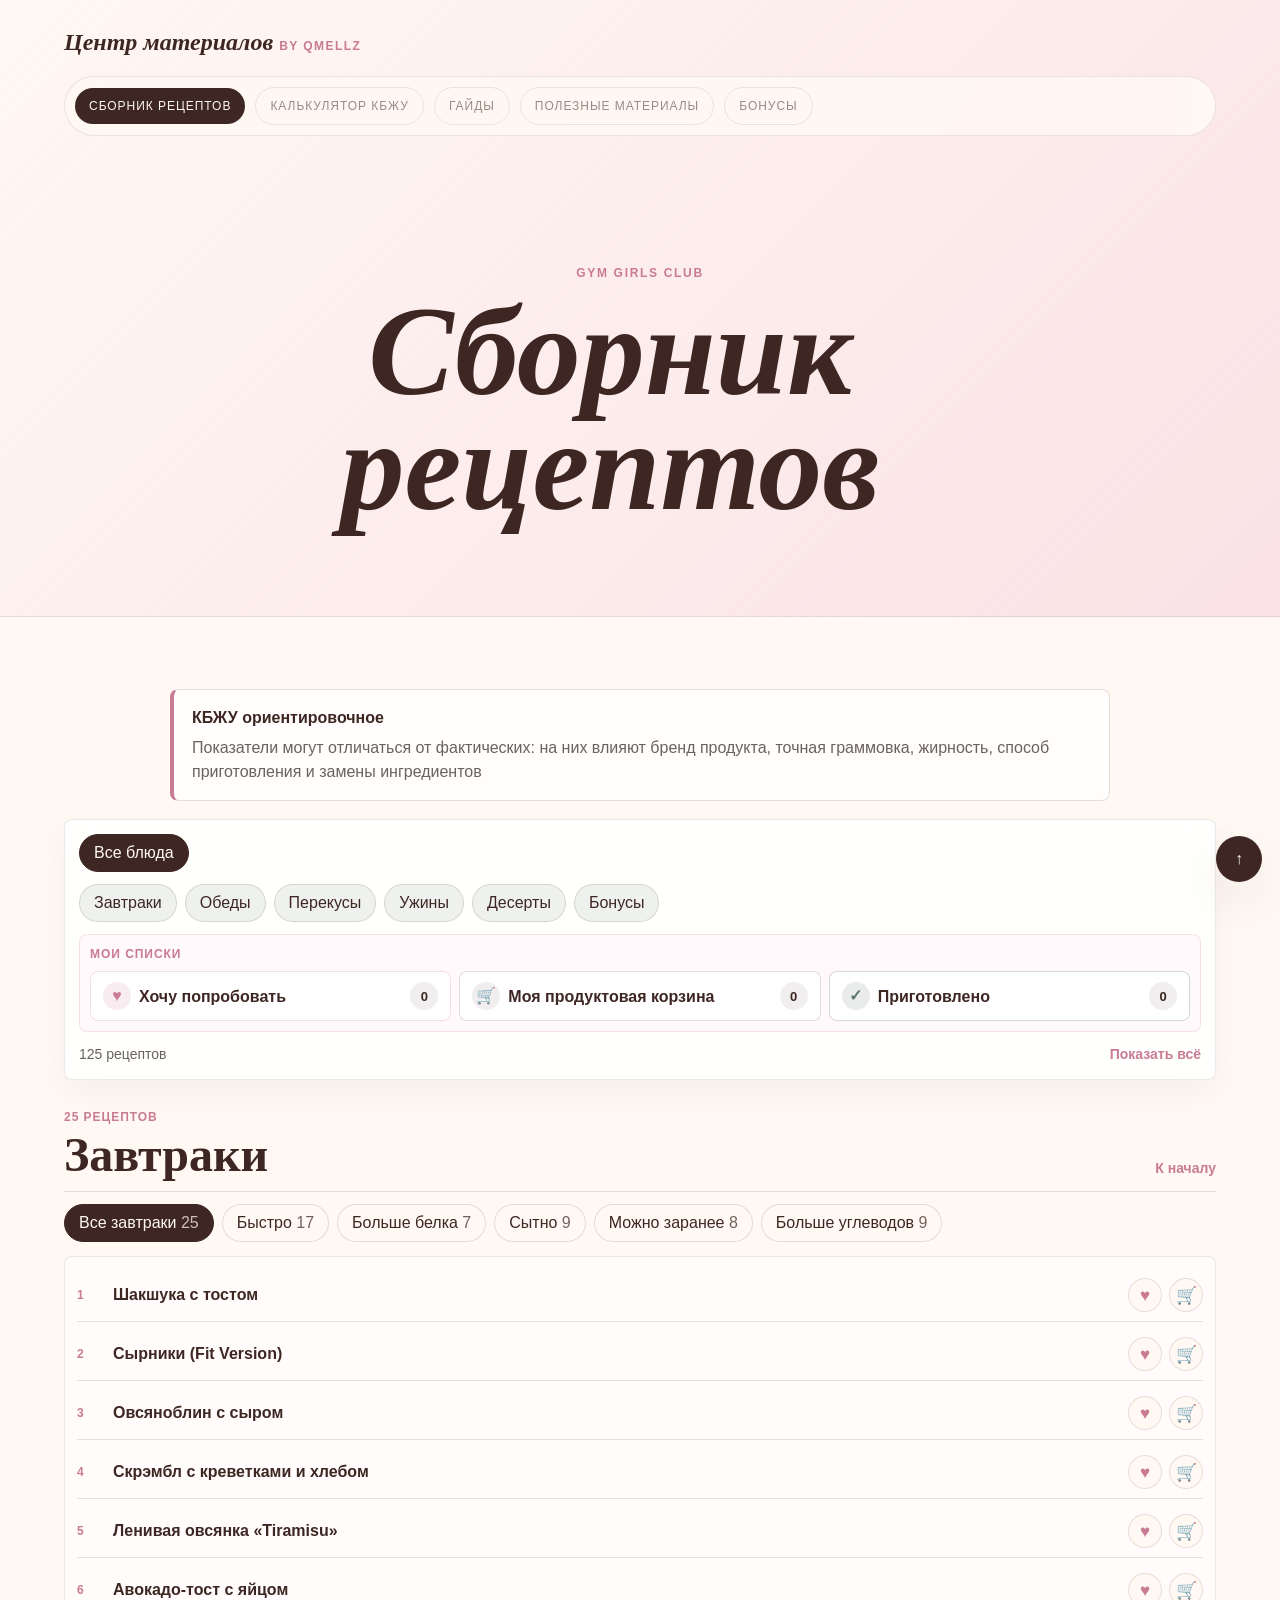
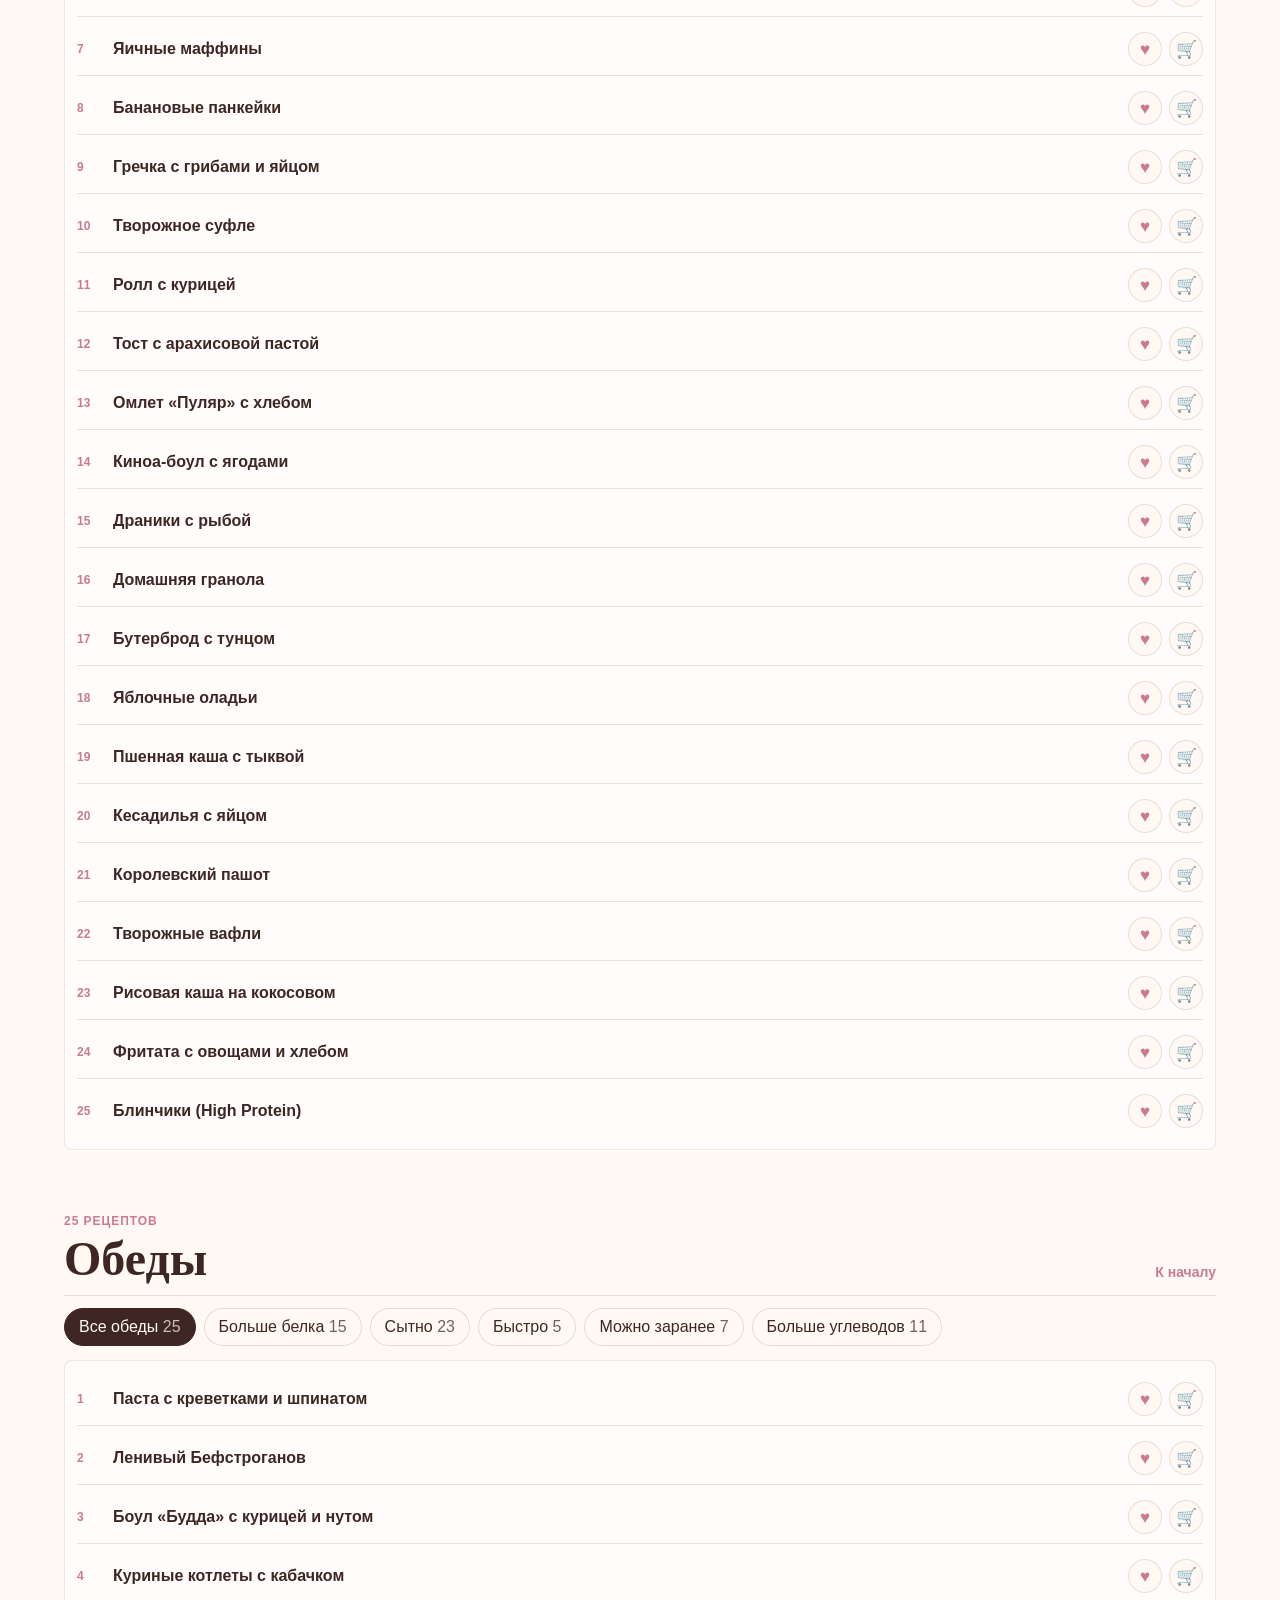
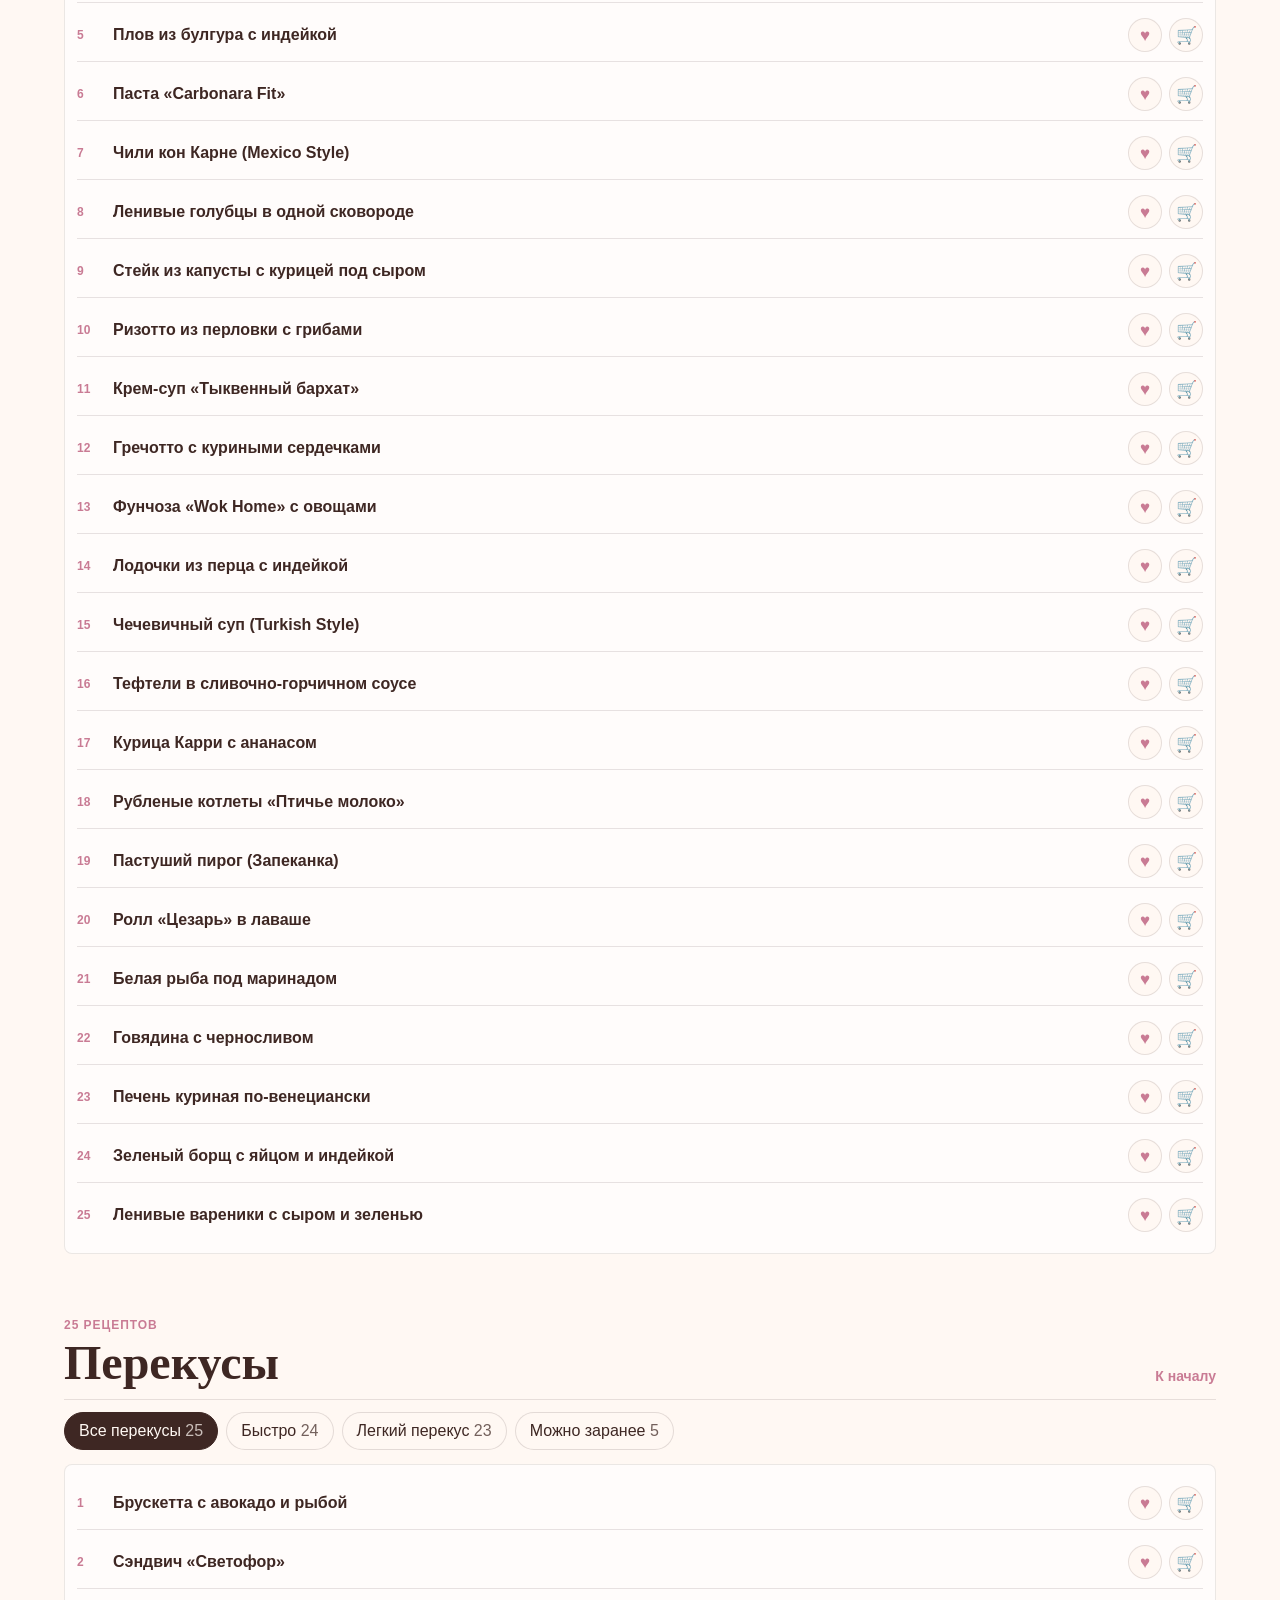
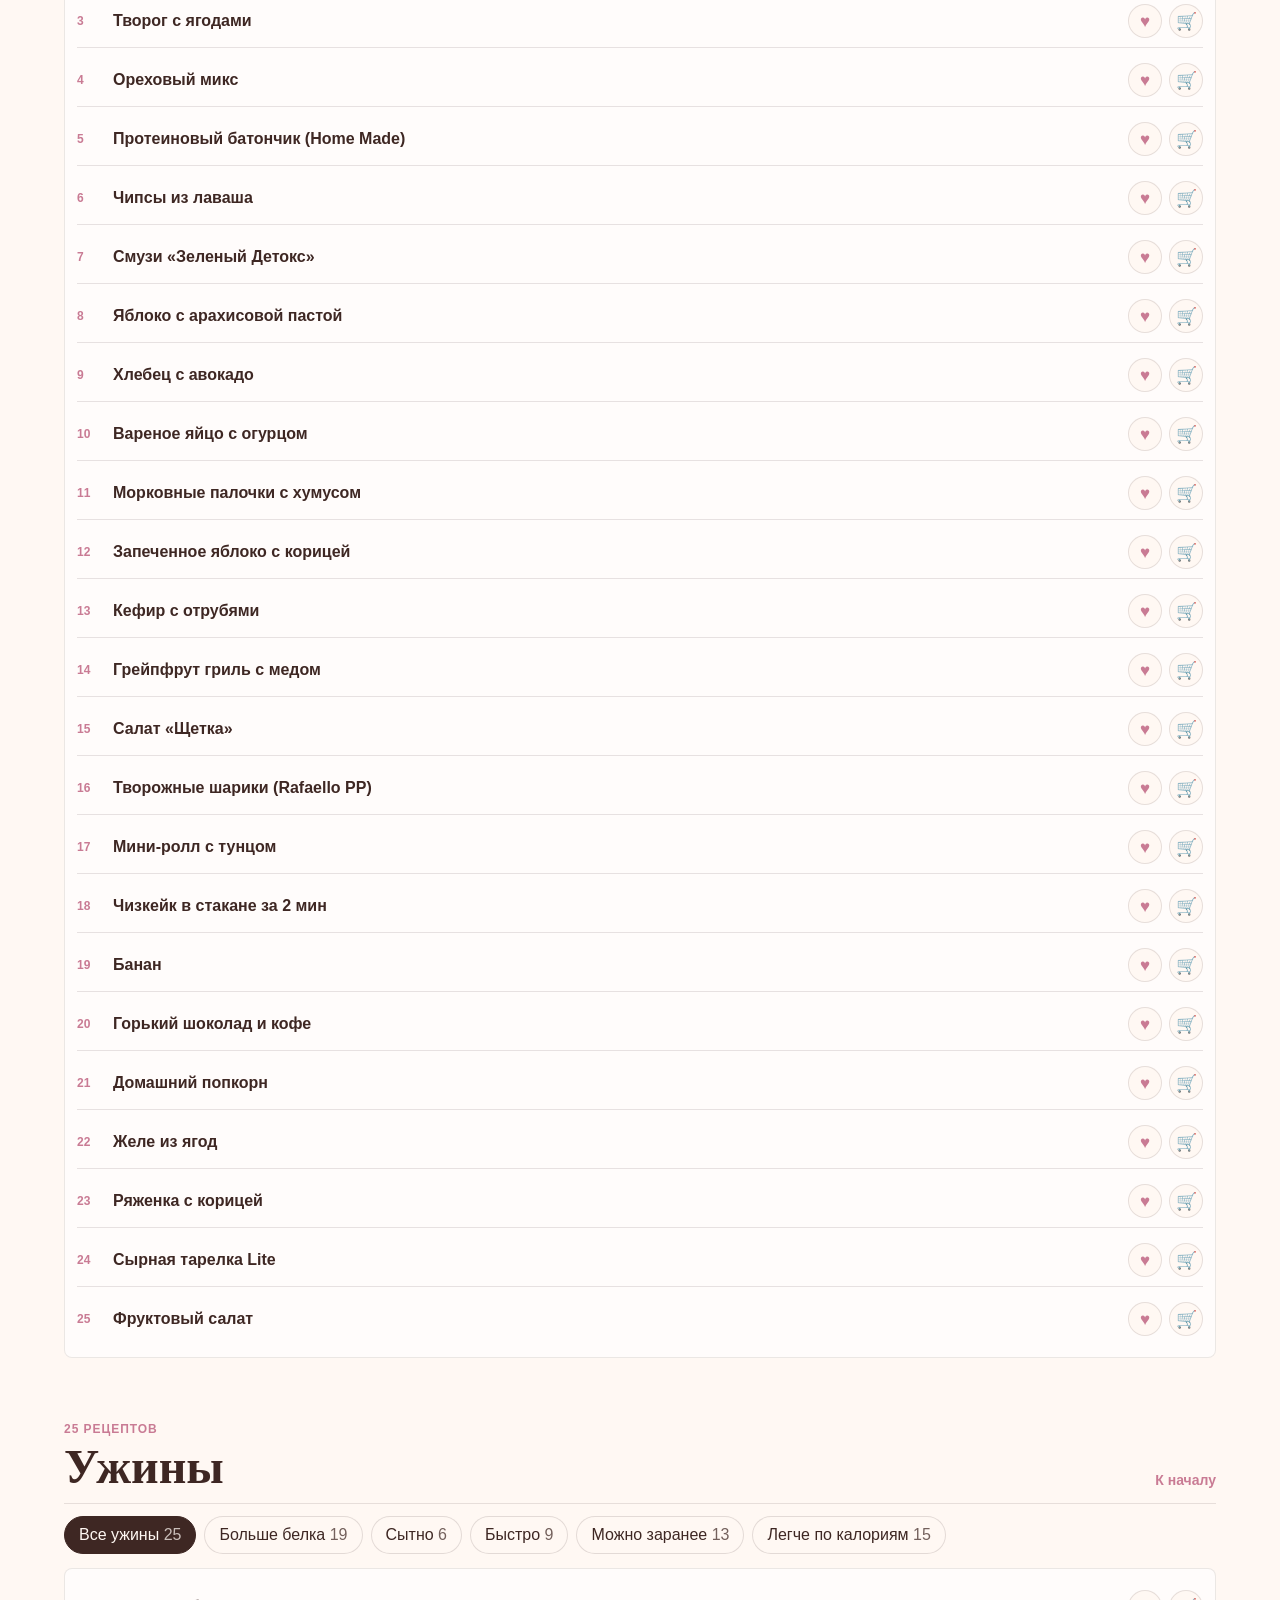
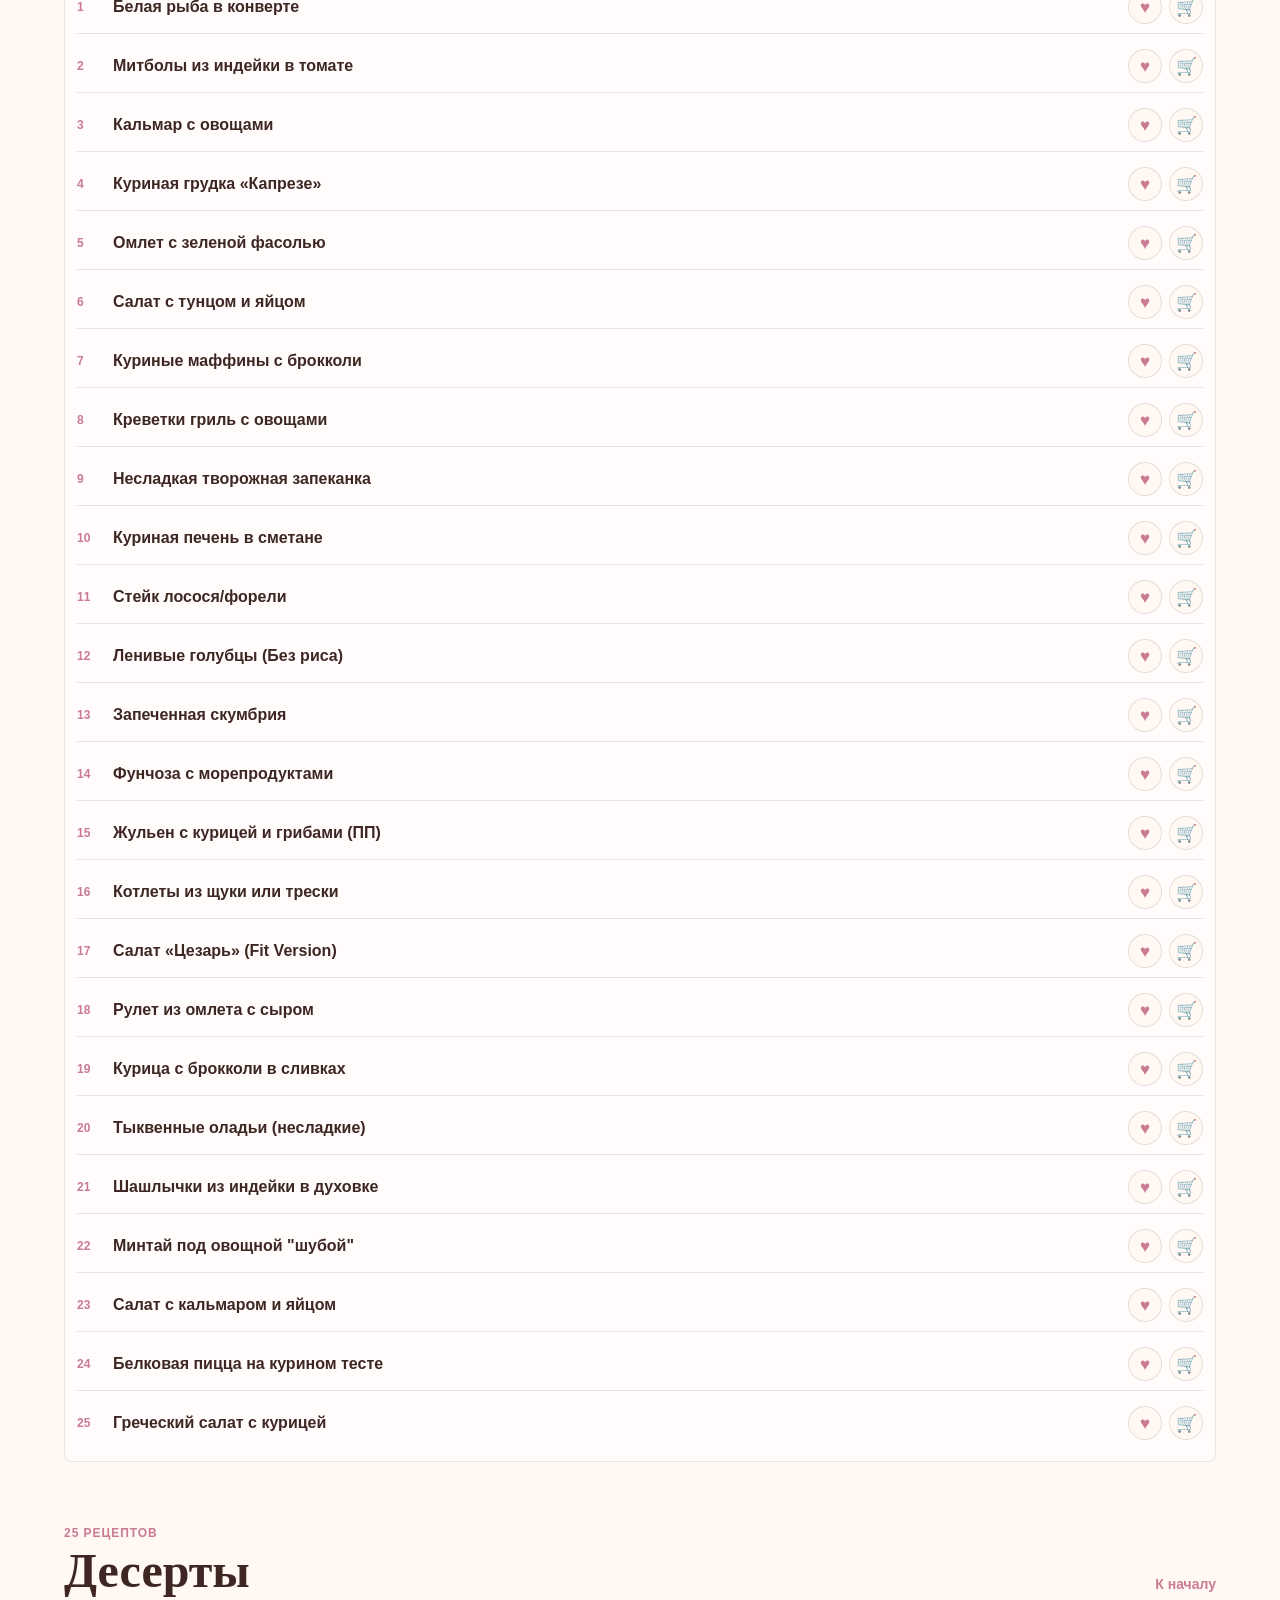
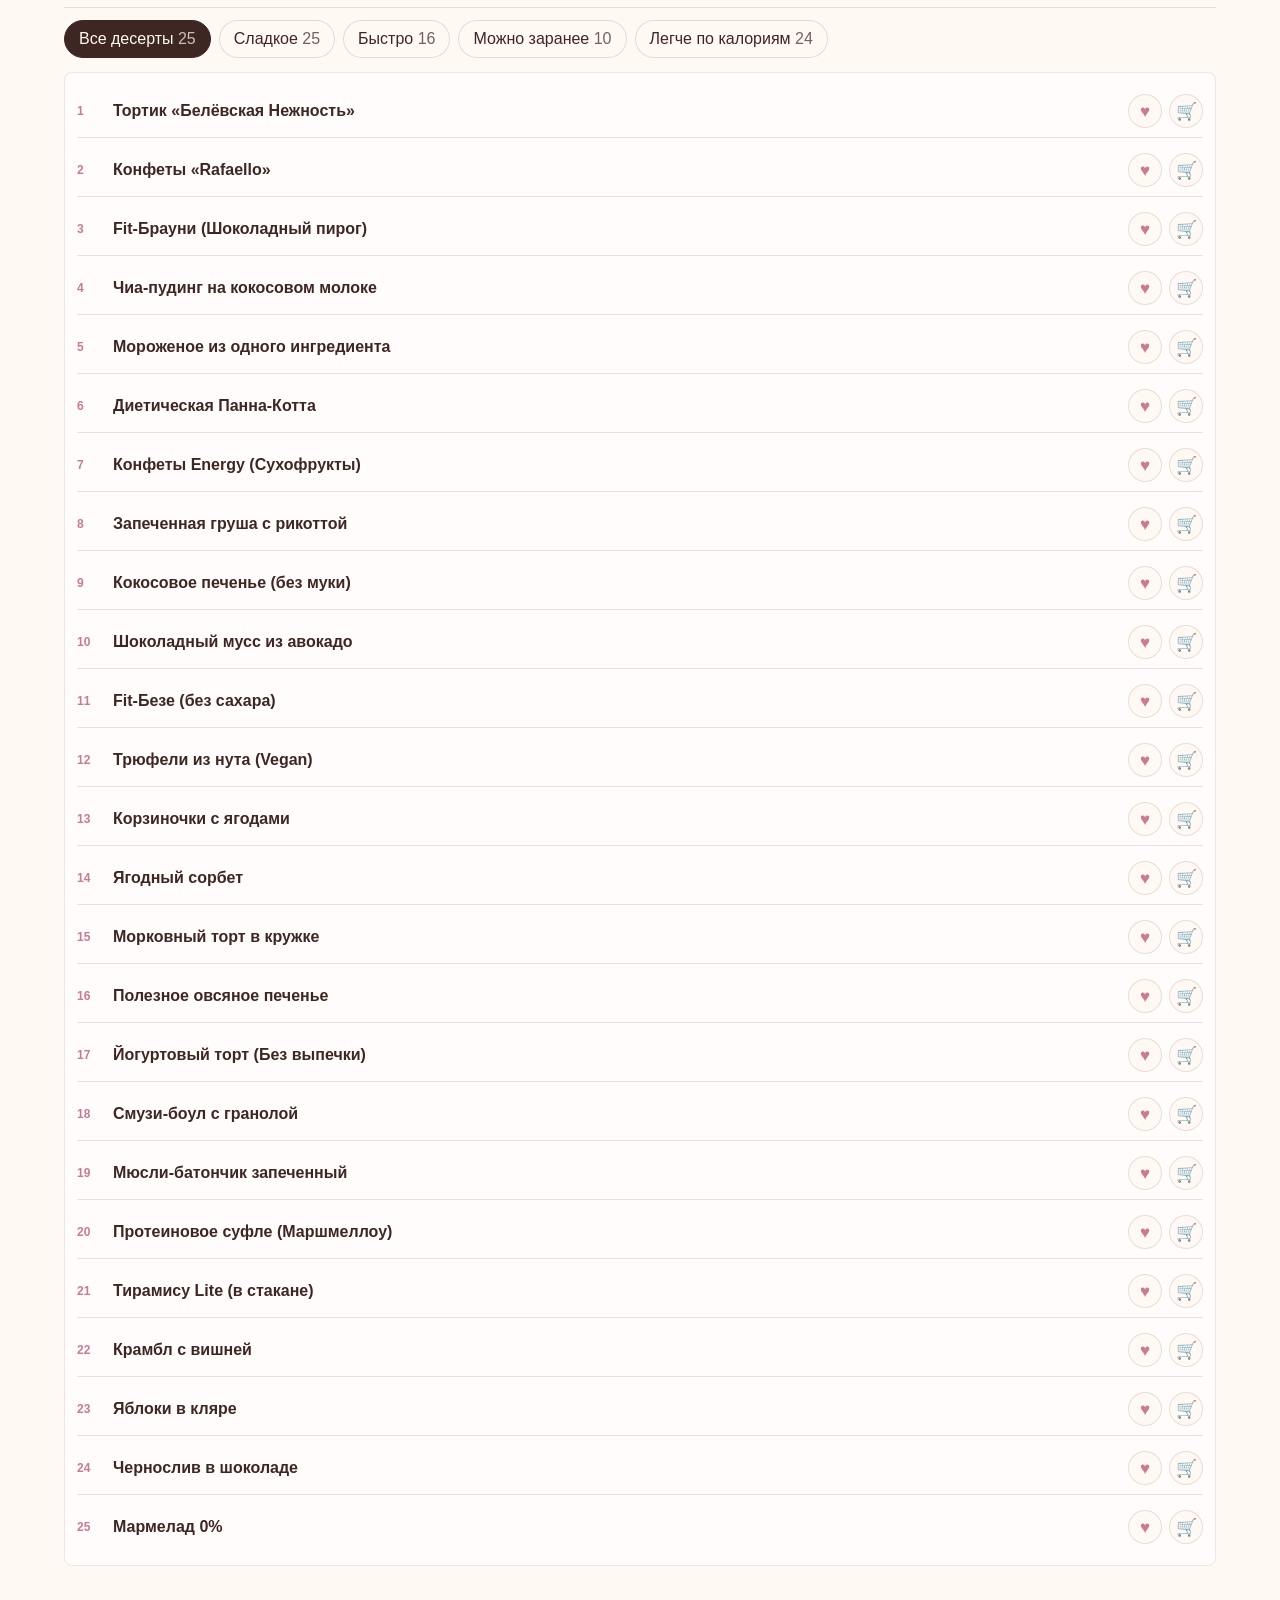
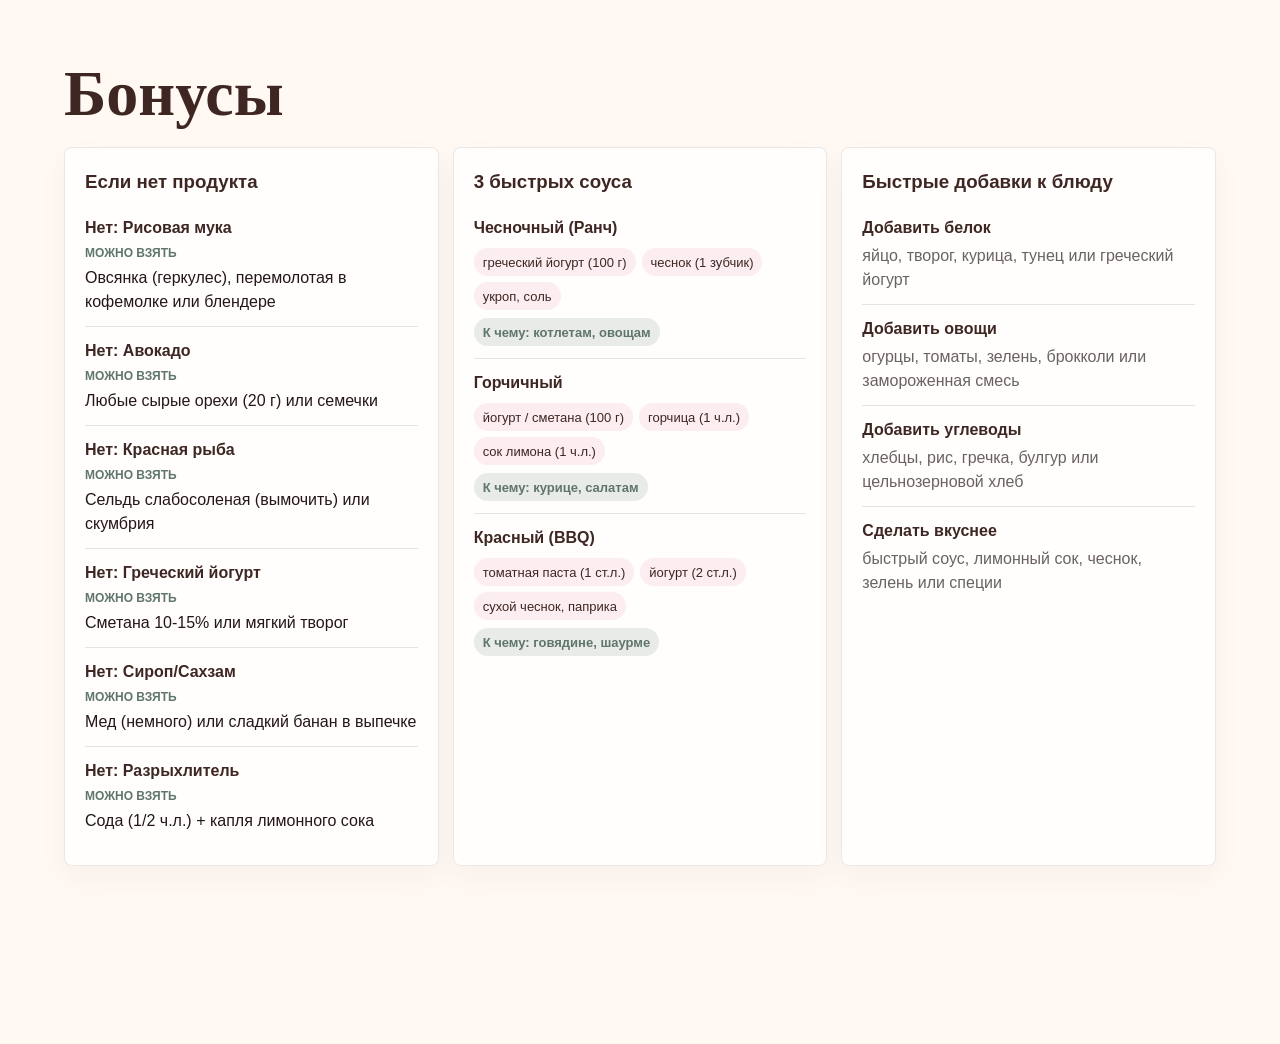
==== materials-hub/index.html @ 3ca55c47 "Refine materials hub lists and shopping UX" ====
<!doctype html>
<html lang="ru">
<head>
  <meta charset="UTF-8">
  <meta name="viewport" content="width=device-width, initial-scale=1.0">
  <meta name="description" content="Центр материалов Gym Girls Club: сборник рецептов, КБЖУ, отметки, бонусы и продуктовая корзина.">
  <title>Gym Girls Club — центр материалов</title>
  <link rel="stylesheet" href="assets/css/materials.css">
</head>
<body>
  <div class="materials-hub">
    <header class="hub-hero" id="top">
      <div class="hub-brand">Центр материалов <span>by QMELLZ</span></div>

      <div class="hub-nav-wrap" aria-label="Навигация по материалам">
        <nav class="hub-nav">
          <a class="hub-nav__item is-active" href="#recipes">Сборник рецептов</a>
          <span class="hub-nav__item is-muted">Калькулятор КБЖУ</span>
          <span class="hub-nav__item is-muted">Гайды</span>
          <span class="hub-nav__item is-muted">Полезные материалы</span>
          <span class="hub-nav__item is-muted">Бонусы</span>
        </nav>
      </div>

      <div class="hub-hero__content">
        <p class="hub-eyebrow">Gym Girls Club</p>
        <h1>Сборник рецептов</h1>
      </div>
    </header>

    <main>
      <section class="section" id="recipes" aria-label="Сборник рецептов">
        <aside class="kbju-disclaimer" aria-label="Пояснение по КБЖУ">
          <strong>КБЖУ ориентировочное</strong>
          <p>Показатели могут отличаться от фактических: на них влияют бренд продукта, точная граммовка, жирность, способ приготовления и замены ингредиентов</p>
        </aside>

        <div class="recipes-toolbar" aria-label="Навигация по рецептам">
          <div class="status-tabs" data-status-tabs aria-label="Все рецепты">
            <button class="chip is-active" type="button" data-status-filter="">Все блюда</button>
          </div>

          <div class="meal-jump" data-category-filters aria-label="Быстрый переход по разделам"></div>

          <div class="my-lists" aria-label="Мои списки">
            <span class="my-lists__title">Мои списки</span>
            <div class="my-lists__actions">
              <button class="my-list-button" type="button" data-status-filter="want">
                <span class="my-list-button__icon" aria-hidden="true">♥</span>
                <span>Хочу попробовать</span>
                <strong data-status-count="want">0</strong>
              </button>
              <button class="my-list-button my-list-button--shopping" type="button" data-open-shopping>
                <span class="my-list-button__icon" aria-hidden="true">🛒</span>
                <span>Моя продуктовая корзина</span>
                <strong data-shopping-count>0</strong>
              </button>
              <button class="my-list-button my-list-button--cooked" type="button" data-status-filter="cooked">
                <span class="my-list-button__icon" aria-hidden="true">✓</span>
                <span>Приготовлено</span>
                <strong data-status-count="cooked">0</strong>
              </button>
            </div>
          </div>

          <div class="toolbar-meta">
            <span data-result-count>0 рецептов</span>
            <span class="status-message" data-status-message aria-live="polite"></span>
            <button class="text-button" type="button" data-reset-filters>Показать всё</button>
          </div>
        </div>

        <div class="recipe-sections" data-recipes-list></div>
      </section>

      <section class="section" id="bonus" aria-labelledby="bonus-title">
        <div class="section-heading">
          <h2 id="bonus-title">Бонусы</h2>
        </div>
        <div class="bonus-grid">
          <article class="bonus-card">
            <h3>Если нет продукта</h3>
            <div data-replacements></div>
          </article>
          <article class="bonus-card">
            <h3>3 быстрых соуса</h3>
            <div data-sauces></div>
          </article>
          <article class="bonus-card">
            <h3>Быстрые добавки к блюду</h3>
            <div data-boosters></div>
          </article>
        </div>
      </section>
    </main>

    <div class="recipe-modal" data-recipe-modal hidden>
      <button class="recipe-modal__backdrop" type="button" data-close-recipe aria-label="Закрыть окно"></button>
      <article class="recipe-modal__panel" role="dialog" aria-modal="true" aria-labelledby="recipe-modal-title">
        <div data-recipe-modal-content></div>
      </article>
    </div>

    <a class="back-top" href="#top" aria-label="Наверх">↑</a>
  </div>

  <script src="assets/data/recipes-data.js"></script>
  <script src="assets/js/materials.js"></script>
</body>
</html>
---- materials-hub/assets/css/materials.css ----
:root {
  --espresso: #3e2723;
  --deep-text: #241716;
  --cream: #fff8f3;
  --peony: #f4c9d6;
  --dusty-rose: #c97b94;
  --sage: #60766a;
  --sage-soft: rgba(96, 118, 106, 0.14);
  --surface: #ffffff;
  --soft-line: rgba(62, 39, 35, 0.12);
  --muted: rgba(36, 23, 22, 0.68);
  --shadow: 0 18px 46px rgba(62, 39, 35, 0.08);
}

*,
*::before,
*::after {
  box-sizing: border-box;
}

html {
  scroll-behavior: smooth;
}

body {
  margin: 0;
  background: var(--cream);
  color: var(--deep-text);
  font-family: Arial, sans-serif;
  line-height: 1.5;
}

button,
input {
  font: inherit;
}

button {
  cursor: pointer;
}

a {
  color: inherit;
}

.materials-hub {
  min-height: 100vh;
  overflow-x: hidden;
}

.hub-hero {
  min-height: 480px;
  padding: 24px clamp(18px, 5vw, 72px) clamp(50px, 8vw, 92px);
  background:
    linear-gradient(135deg, rgba(255, 248, 243, 0.96), rgba(244, 201, 214, 0.48)),
    var(--cream);
  border-bottom: 1px solid var(--soft-line);
}

.hub-brand {
  color: var(--espresso);
  font-family: Georgia, "Times New Roman", serif;
  font-size: clamp(18px, 2vw, 24px);
  font-style: italic;
  font-weight: 700;
}

.hub-brand span {
  color: var(--dusty-rose);
  font-family: Arial, sans-serif;
  font-size: 12px;
  font-style: normal;
  letter-spacing: 0.12em;
  text-transform: uppercase;
}

.hub-nav-wrap {
  position: sticky;
  top: 0;
  z-index: 10;
  margin-top: 16px;
  overflow: hidden;
  border: 1px solid rgba(62, 39, 35, 0.1);
  border-radius: 999px;
  background: rgba(255, 248, 243, 0.86);
  backdrop-filter: blur(16px);
}

.hub-nav-wrap::after {
  content: "";
  position: absolute;
  top: 0;
  right: 0;
  bottom: 0;
  width: 44px;
  pointer-events: none;
  background: linear-gradient(90deg, rgba(255, 248, 243, 0), rgba(255, 248, 243, 0.92));
}

.hub-nav {
  display: flex;
  gap: 10px;
  align-items: center;
  overflow-x: auto;
  padding: 10px;
  scrollbar-width: none;
}

.hub-nav::-webkit-scrollbar {
  display: none;
}

.hub-nav__item {
  display: inline-flex;
  flex: 0 0 auto;
  min-height: 36px;
  align-items: center;
  justify-content: center;
  padding: 9px 14px;
  border-radius: 999px;
  color: var(--espresso);
  font-size: 12px;
  letter-spacing: 0.08em;
  text-decoration: none;
  text-transform: uppercase;
  white-space: nowrap;
}

.hub-nav__item.is-active {
  background: var(--espresso);
  color: var(--cream);
}

.hub-nav__item.is-muted {
  border: 1px solid rgba(62, 39, 35, 0.1);
  color: rgba(62, 39, 35, 0.52);
}

.hub-hero__content {
  max-width: 780px;
  margin: 0 auto;
  padding-top: clamp(70px, 10vw, 132px);
  text-align: center;
}

.hub-eyebrow {
  margin: 0 0 12px;
  color: var(--dusty-rose);
  font-size: 12px;
  font-weight: 700;
  letter-spacing: 0.14em;
  text-transform: uppercase;
}

.hub-hero h1,
.section-heading h2 {
  margin: 0;
  color: var(--espresso);
  font-family: Georgia, "Times New Roman", serif;
  font-weight: 700;
  letter-spacing: 0;
}

.hub-hero h1 {
  max-width: 720px;
  font-size: clamp(70px, 10vw, 132px);
  font-style: italic;
  line-height: 0.9;
}

.hub-lead {
  max-width: 640px;
  margin: 24px auto 0;
  color: var(--muted);
  font-size: clamp(17px, 2vw, 22px);
}

.hero-count {
  display: inline-flex;
  min-height: 38px;
  align-items: center;
  margin-top: 26px;
  padding: 0 14px;
  border-radius: 999px;
  background: rgba(255, 255, 255, 0.7);
  color: var(--espresso);
  font-weight: 700;
}

main {
  padding: clamp(34px, 6vw, 72px) clamp(16px, 5vw, 72px) 96px;
}

.section {
  max-width: 1180px;
  margin: 0 auto 82px;
  scroll-margin-top: 90px;
}

.section-heading {
  max-width: 760px;
  margin-bottom: 22px;
}

.section-heading h2 {
  font-size: clamp(34px, 5vw, 64px);
  line-height: 0.95;
}

.section-heading p,
.recipe-meta,
.recipe-note,
.shopping-panel p {
  color: var(--muted);
}

.section-heading p {
  margin: 14px 0 0;
  font-size: 16px;
}

.kbju-disclaimer {
  max-width: 940px;
  margin: 0 auto 18px;
  padding: 16px 18px;
  border: 1px solid rgba(62, 39, 35, 0.14);
  border-left: 4px solid var(--dusty-rose);
  border-radius: 8px;
  background: rgba(255, 255, 255, 0.78);
  color: var(--muted);
}

.kbju-disclaimer strong {
  display: block;
  margin-bottom: 6px;
  color: var(--espresso);
}

.kbju-disclaimer p {
  margin: 0;
}

.recipes-toolbar {
  position: sticky;
  top: 62px;
  z-index: 5;
  display: grid;
  gap: 12px;
  margin-bottom: 24px;
  padding: 14px;
  border: 1px solid rgba(62, 39, 35, 0.1);
  border-radius: 8px;
  background: rgba(255, 255, 255, 0.88);
  box-shadow: 0 12px 30px rgba(62, 39, 35, 0.045);
  backdrop-filter: blur(16px);
}

.status-tabs,
.meal-jump,
.toolbar-meta,
.section-chips,
.recipe-meta,
.recipe-tags {
  width: 100%;
  min-width: 0;
  display: flex;
  flex-wrap: wrap;
  gap: 8px;
  align-items: center;
}

.toolbar-meta {
  justify-content: space-between;
  color: var(--muted);
  font-size: 14px;
}

.my-lists {
  display: grid;
  gap: 8px;
  padding: 10px;
  border: 1px solid rgba(207, 119, 147, 0.2);
  border-radius: 8px;
  background: rgba(255, 248, 250, 0.82);
}

.my-lists__title {
  color: var(--dusty-rose);
  font-size: 12px;
  font-weight: 800;
  letter-spacing: 0.08em;
  text-transform: uppercase;
}

.my-lists__actions {
  display: grid;
  grid-template-columns: repeat(3, minmax(0, 1fr));
  gap: 8px;
}

.my-list-button {
  min-width: 0;
  min-height: 48px;
  display: grid;
  grid-template-columns: 28px minmax(0, 1fr) 28px;
  align-items: center;
  gap: 8px;
  padding: 10px 12px;
  border: 1px solid rgba(207, 119, 147, 0.24);
  border-radius: 8px;
  background: #fff;
  color: var(--espresso);
  font-weight: 800;
  text-align: left;
  transition: transform 180ms ease, background-color 180ms ease, border-color 180ms ease;
}

.my-list-button:hover {
  transform: translateY(-1px);
}

.my-list-button.is-active {
  border-color: var(--dusty-rose);
  background: rgba(207, 119, 147, 0.13);
}

.my-list-button--cooked {
  border-color: rgba(96, 118, 106, 0.28);
}

.my-list-button--cooked.is-active {
  border-color: var(--sage);
  background: rgba(96, 118, 106, 0.14);
}

.my-list-button__icon,
.my-list-button strong {
  flex: 0 0 auto;
}

.my-list-button span:not(.my-list-button__icon) {
  min-width: 0;
  line-height: 1.2;
  overflow-wrap: anywhere;
}

.my-list-button__icon {
  width: 28px;
  height: 28px;
  display: inline-flex;
  align-items: center;
  justify-content: center;
  border-radius: 999px;
  background: rgba(207, 119, 147, 0.14);
  color: var(--dusty-rose);
}

.my-list-button--cooked .my-list-button__icon {
  background: rgba(96, 118, 106, 0.14);
  color: var(--sage);
}

.my-list-button--shopping {
  border-color: rgba(62, 39, 35, 0.16);
}

.my-list-button--shopping .my-list-button__icon {
  background: rgba(62, 39, 35, 0.08);
  color: var(--espresso);
}

.my-list-button strong {
  min-width: 28px;
  height: 28px;
  display: inline-flex;
  align-items: center;
  justify-content: center;
  border-radius: 999px;
  background: rgba(62, 39, 35, 0.08);
  color: var(--espresso);
  font-size: 13px;
}

.status-message {
  min-height: 21px;
  color: var(--sage);
  font-weight: 700;
}

.button,
.chip,
.text-button {
  border: 0;
  text-decoration: none;
  transition: transform 180ms ease, background-color 180ms ease, border-color 180ms ease;
}

.button:hover,
.chip:hover,
.text-button:hover {
  transform: translateY(-1px);
}

.button {
  display: inline-flex;
  min-height: 46px;
  align-items: center;
  justify-content: center;
  padding: 0 22px;
  border-radius: 999px;
  font-weight: 700;
}

.button--primary {
  background: var(--espresso);
  color: var(--cream);
}

.button--ghost {
  border: 1px solid rgba(62, 39, 35, 0.18);
  background: rgba(255, 255, 255, 0.58);
  color: var(--espresso);
}

.chip {
  min-height: 38px;
  padding: 0 14px;
  border: 1px solid rgba(62, 39, 35, 0.14);
  border-radius: 999px;
  background: rgba(255, 248, 243, 0.84);
  color: var(--espresso);
  white-space: nowrap;
}

a.chip {
  display: inline-flex;
  align-items: center;
}

.chip.is-active {
  border-color: var(--espresso);
  background: var(--espresso);
  color: var(--cream);
}

.chip span {
  opacity: 0.72;
}

.chip--jump {
  background: rgba(96, 118, 106, 0.1);
}

.text-button {
  padding: 0;
  background: transparent;
  color: var(--dusty-rose);
  font-weight: 700;
}

.recipe-sections {
  display: grid;
  gap: 42px;
}

.recipe-section {
  scroll-margin-top: 250px;
}

.recipe-section__head {
  display: flex;
  gap: 16px;
  align-items: flex-end;
  justify-content: space-between;
  margin-bottom: 12px;
  padding-bottom: 12px;
  border-bottom: 1px solid var(--soft-line);
}

.recipe-section__head h3 {
  margin: 3px 0 0;
  color: var(--espresso);
  font-family: Georgia, "Times New Roman", serif;
  font-size: clamp(30px, 4vw, 48px);
  line-height: 1;
}

.recipe-section__count {
  color: var(--dusty-rose);
  font-size: 12px;
  font-weight: 700;
  letter-spacing: 0.08em;
  text-transform: uppercase;
}

.recipe-section__top {
  color: var(--dusty-rose);
  font-size: 14px;
  font-weight: 700;
  text-decoration: none;
}

.section-chips {
  margin-bottom: 14px;
}

.recipe-index {
  display: grid;
  gap: 6px;
  margin: 0 0 16px;
  padding: 12px;
  border: 1px solid rgba(62, 39, 35, 0.1);
  border-radius: 8px;
  background: rgba(255, 255, 255, 0.62);
}

.recipe-index__item {
  width: 100%;
  display: grid;
  grid-template-columns: minmax(0, 1fr) auto;
  gap: 10px;
  align-items: center;
  padding: 9px 0;
  border-bottom: 1px solid var(--soft-line);
  color: var(--espresso);
}

.recipe-index__item.is-want {
  color: var(--dusty-rose);
}

.recipe-index__item.is-cooked {
  color: var(--sage);
}

.recipe-index__item:last-child {
  border-bottom: 0;
}

.recipe-index__open {
  min-width: 0;
  display: grid;
  grid-template-columns: 28px minmax(0, 1fr);
  gap: 8px;
  align-items: center;
  padding: 0;
  border: 0;
  background: transparent;
  color: inherit;
  font-weight: 700;
  text-align: left;
}

.recipe-index__open span {
  color: var(--dusty-rose);
  font-size: 12px;
}

.recipe-index__open strong {
  min-width: 0;
  overflow-wrap: anywhere;
}

.recipe-grid,
.bonus-grid,
.shopping-layout {
  display: grid;
  gap: 14px;
}

.recipe-grid {
  grid-template-columns: repeat(3, minmax(0, 1fr));
  width: 100%;
}

.recipe-card,
.bonus-card,
.shopping-list,
.shopping-panel {
  border: 1px solid rgba(62, 39, 35, 0.1);
  border-radius: 8px;
  background: rgba(255, 255, 255, 0.82);
  box-shadow: 0 12px 30px rgba(62, 39, 35, 0.045);
}

.recipe-card {
  min-width: 0;
  width: 100%;
  max-width: 100%;
  overflow: hidden;
  scroll-margin-top: 250px;
}

.recipe-card:hover {
  transform: translateY(-2px);
}

.recipe-card.is-want {
  border-color: rgba(201, 123, 148, 0.42);
}

.recipe-card.is-cooked {
  border-color: rgba(96, 118, 106, 0.45);
  background: linear-gradient(135deg, rgba(96, 118, 106, 0.13), rgba(255, 255, 255, 0.9));
}

.recipe-summary {
  width: 100%;
  min-width: 0;
  display: grid;
  grid-template-columns: minmax(0, 1fr) auto;
  gap: 12px;
  align-items: start;
  padding: 18px;
}

.recipe-main-toggle {
  display: block;
  width: 100%;
  min-width: 0;
  padding: 0;
  border: 0;
  background: transparent;
  color: inherit;
  text-align: left;
}

.recipe-category {
  color: var(--dusty-rose);
  font-size: 12px;
  font-weight: 700;
  letter-spacing: 0.08em;
  text-transform: uppercase;
}

.recipe-title {
  margin: 6px 0 10px;
  color: var(--espresso);
  font-size: 19px;
  line-height: 1.2;
  overflow-wrap: anywhere;
}

.recipe-pill,
.tag {
  display: inline-flex;
  min-width: 0;
  max-width: 100%;
  align-items: center;
  min-height: 28px;
  padding: 0 9px;
  border-radius: 999px;
  background: rgba(244, 201, 214, 0.42);
  color: var(--espresso);
  font-size: 12px;
  font-weight: 700;
  overflow-wrap: anywhere;
  white-space: normal;
}

.recipe-pill--cooked {
  background: var(--sage-soft);
  color: var(--sage);
}

.recipe-pill--want {
  background: rgba(201, 123, 148, 0.18);
  color: var(--dusty-rose);
}

.recipe-card-actions {
  display: flex;
  gap: 7px;
  align-items: center;
  justify-content: flex-end;
  flex-wrap: wrap;
}

.recipe-open,
.status-icon {
  width: 34px;
  height: 34px;
  border: 0;
  border-radius: 999px;
  display: grid;
  flex: 0 0 34px;
  place-items: center;
  background: var(--peony);
  color: var(--espresso);
  font-weight: 700;
}

.status-icon {
  border: 1px solid rgba(62, 39, 35, 0.12);
  background: var(--cream);
  color: var(--dusty-rose);
  font-size: 17px;
}

.status-icon--shopping {
  color: var(--espresso);
}

.status-icon.is-active {
  border-color: transparent;
  background: var(--dusty-rose);
  color: #ffffff;
}

.status-icon--shopping.is-active {
  background: var(--espresso);
}

.mark-cooked-button {
  min-height: 34px;
  padding: 0 12px;
  border: 1px solid rgba(96, 118, 106, 0.24);
  border-radius: 999px;
  background: rgba(96, 118, 106, 0.1);
  color: var(--sage);
  font-size: 13px;
  font-weight: 800;
}

.recipe-block {
  margin-top: 16px;
}

.recipe-block h4 {
  margin: 0 0 8px;
  color: var(--espresso);
}

.recipe-block p,
.recipe-block ol {
  margin: 0;
}

.recipe-block ol {
  padding-left: 22px;
}

.recipe-block li + li {
  margin-top: 8px;
}

.recipe-note {
  margin-top: 14px;
  padding: 12px;
  border-left: 4px solid var(--sage);
  border-radius: 8px;
  background: var(--sage-soft);
}

.recipe-modal[hidden] {
  display: none;
}

.recipe-modal {
  position: fixed;
  inset: 0;
  z-index: 40;
  display: grid;
  place-items: center;
  padding: 24px;
}

.recipe-modal__backdrop {
  position: absolute;
  inset: 0;
  border: 0;
  background: rgba(36, 23, 22, 0.36);
}

.recipe-modal__panel {
  position: relative;
  z-index: 1;
  width: min(720px, 100%);
  height: min(760px, calc(100vh - 48px));
  max-height: min(760px, calc(100vh - 48px));
  overflow: hidden;
  display: flex;
  flex-direction: column;
  border: 1px solid rgba(62, 39, 35, 0.14);
  border-radius: 12px;
  background: var(--surface);
  box-shadow: 0 28px 80px rgba(62, 39, 35, 0.22);
}

[data-recipe-modal-content] {
  min-height: 0;
  height: 100%;
  display: flex;
  flex-direction: column;
}

.recipe-modal__head {
  display: grid;
  grid-template-columns: minmax(0, 1fr) auto;
  gap: 16px;
  align-items: start;
  padding: 22px 22px 14px;
  border-bottom: 1px solid var(--soft-line);
}

.recipe-modal__head h3 {
  margin: 6px 0 0;
  color: var(--espresso);
  font-family: Georgia, "Times New Roman", serif;
  font-size: clamp(28px, 4vw, 46px);
  line-height: 1;
  overflow-wrap: anywhere;
}

.recipe-modal__close {
  width: 38px;
  height: 38px;
  border: 0;
  border-radius: 999px;
  display: grid;
  place-items: center;
  background: var(--espresso);
  color: var(--cream);
  font-size: 25px;
  line-height: 1;
}

.recipe-modal__body {
  min-height: 0;
  flex: 1 1 auto;
  overflow-y: auto;
  overscroll-behavior: contain;
  -webkit-overflow-scrolling: touch;
  padding: 18px 22px;
}

.recipe-modal__meta {
  margin-top: 12px;
}

.recipe-modal__footer {
  flex: 0 0 auto;
  padding: 14px 22px 20px;
  border-top: 1px solid var(--soft-line);
  background: var(--surface);
}

.recipe-modal__footer .button {
  width: 100%;
}

body.is-modal-open {
  overflow: hidden;
}

.bonus-grid {
  grid-template-columns: repeat(3, minmax(0, 1fr));
}

.bonus-card,
.shopping-list,
.shopping-panel {
  padding: 20px;
}

.bonus-card h3,
.shopping-panel h3 {
  margin: 0 0 8px;
  color: var(--espresso);
}

.replace-row,
.sauce-row,
.booster-row,
.shopping-item {
  padding: 12px 0;
  border-bottom: 1px solid var(--soft-line);
}

.replace-row {
  display: block;
}

.replace-row:last-child,
.sauce-row:last-child,
.booster-row:last-child,
.shopping-item:last-child {
  border-bottom: 0;
}

.replace-row strong,
.sauce-row strong,
.booster-row strong {
  display: block;
  color: var(--espresso);
}

.replace-arrow {
  display: block;
  margin: 4px 0;
  color: var(--sage);
  font-size: 12px;
  font-weight: 700;
  text-transform: uppercase;
}

.booster-row span {
  display: block;
  margin-top: 4px;
  color: var(--muted);
}

.sauce-row ul {
  display: flex;
  flex-wrap: wrap;
  gap: 6px;
  margin: 8px 0;
  padding: 0;
  list-style: none;
}

.sauce-row li,
.sauce-pair {
  display: inline-flex;
  min-height: 28px;
  align-items: center;
  padding: 0 9px;
  border-radius: 999px;
  background: rgba(244, 201, 214, 0.34);
  color: var(--espresso);
  font-size: 13px;
}

.sauce-pair {
  background: var(--sage-soft);
  color: var(--sage);
  font-weight: 700;
}

.shopping-layout {
  grid-template-columns: minmax(0, 1fr) 280px;
  gap: 16px;
}

.shopping-list {
  display: grid;
  gap: 14px;
}

.shopping-recipe {
  padding: 14px;
  border: 1px solid rgba(62, 39, 35, 0.1);
  border-radius: 8px;
  background: rgba(255, 255, 255, 0.7);
}

.shopping-recipe h3 {
  margin: 0 0 8px;
  color: var(--espresso);
  font-size: 18px;
  line-height: 1.2;
}

.shopping-item label {
  display: flex;
  gap: 10px;
  align-items: flex-start;
}

.shopping-item input {
  margin-top: 4px;
  accent-color: var(--dusty-rose);
}

.shopping-item.is-checked span {
  color: var(--espresso);
  font-weight: 700;
}

.shopping-panel {
  position: sticky;
  top: 120px;
  align-self: start;
}

.shopping-panel .button {
  width: 100%;
  margin-top: 10px;
}

.shopping-hint {
  margin: 0 0 12px;
  color: var(--muted);
}

.back-top {
  position: fixed;
  right: 18px;
  bottom: 18px;
  z-index: 20;
  width: 46px;
  height: 46px;
  display: grid;
  place-items: center;
  border-radius: 50%;
  background: var(--espresso);
  color: var(--cream);
  text-decoration: none;
  box-shadow: var(--shadow);
}

.empty-state {
  grid-column: 1 / -1;
  padding: 24px;
  border: 1px dashed rgba(62, 39, 35, 0.24);
  border-radius: 8px;
  color: var(--muted);
  text-align: center;
}

@media (max-width: 980px) {
  .recipe-grid,
  .bonus-grid,
  .shopping-layout {
    grid-template-columns: 1fr;
  }

  .shopping-panel {
    position: static;
  }
}

@media (max-width: 640px) {
  .hub-hero {
    min-height: auto;
    padding: 14px 16px 54px;
  }

  .hub-nav-wrap {
    margin-left: -6px;
    margin-right: -16px;
    border-right: 0;
    border-radius: 999px 0 0 999px;
  }

  .hub-hero__content {
    padding-top: 48px;
    text-align: left;
  }

  .hub-hero h1 {
    font-size: clamp(44px, 14vw, 66px);
  }

  main {
    padding-left: 16px;
    padding-right: 16px;
  }

  .recipes-toolbar {
    top: 0;
    margin-left: -16px;
    margin-right: -16px;
    padding-left: 16px;
    padding-right: 16px;
    border-left: 0;
    border-right: 0;
    border-radius: 0;
  }

  .status-tabs,
  .meal-jump,
  .section-chips {
    flex-wrap: nowrap;
    overflow-x: auto;
    padding-bottom: 2px;
    scrollbar-width: none;
  }

  .status-tabs::-webkit-scrollbar,
  .meal-jump::-webkit-scrollbar,
  .section-chips::-webkit-scrollbar {
    display: none;
  }

  .toolbar-meta {
    align-items: flex-start;
    flex-direction: column;
  }

  .my-lists__actions {
    grid-template-columns: minmax(0, 1fr);
  }

  .my-list-button {
    min-height: 44px;
  }

  .recipe-section,
  .recipe-card {
    scroll-margin-top: 270px;
    overflow: hidden;
  }

  .recipe-grid {
    grid-template-columns: minmax(0, 1fr);
  }

  .recipe-index {
    margin-left: 0;
    margin-right: 0;
  }

  .recipe-index__item {
    grid-template-columns: minmax(0, 1fr) auto;
  }

  .recipe-index__item .recipe-card-actions {
    margin-top: 0;
  }

  .recipe-section__head {
    align-items: flex-start;
    flex-direction: column;
    gap: 8px;
  }

  .recipe-summary {
    display: block;
  }

  .recipe-main-toggle {
    width: 100%;
    max-width: 100%;
  }

  .recipe-meta {
    max-width: 100%;
    display: flex;
    flex-wrap: wrap;
    overflow: hidden;
  }

  .recipe-pill {
    width: auto;
    flex: 0 1 auto;
    justify-content: flex-start;
    text-align: left;
  }

  .recipe-card-actions {
    margin-top: 12px;
    justify-content: flex-start;
  }

  .recipe-open {
    display: none;
  }

  .recipe-modal {
    align-items: end;
    padding: 10px;
  }

  .recipe-modal__panel {
    width: 100%;
    max-height: 92vh;
    height: 92vh;
    border-radius: 14px 14px 8px 8px;
  }

  .recipe-modal__head {
    padding: 18px 16px 12px;
  }

  .recipe-modal__body {
    padding: 16px;
  }

  .recipe-modal__footer {
    padding: 12px 16px 16px;
  }

  .replace-row {
    grid-template-columns: 1fr;
  }
}
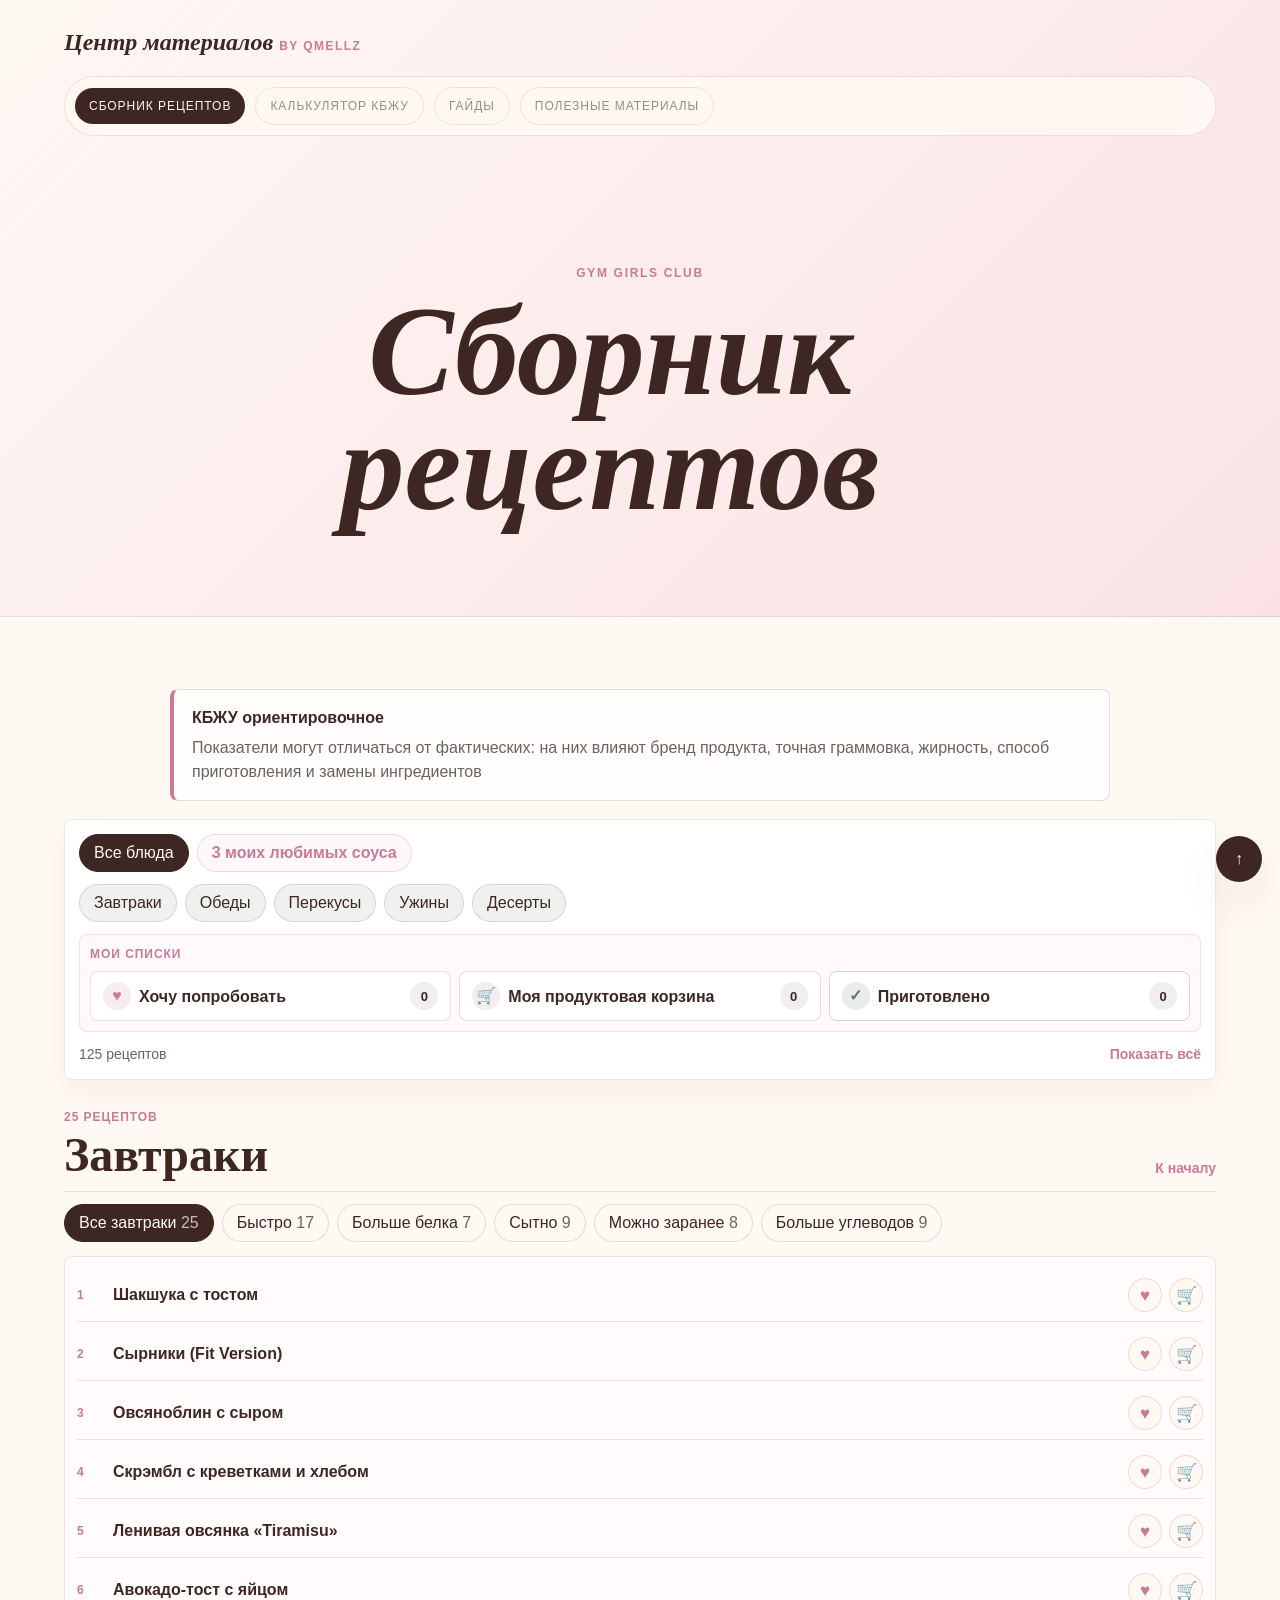
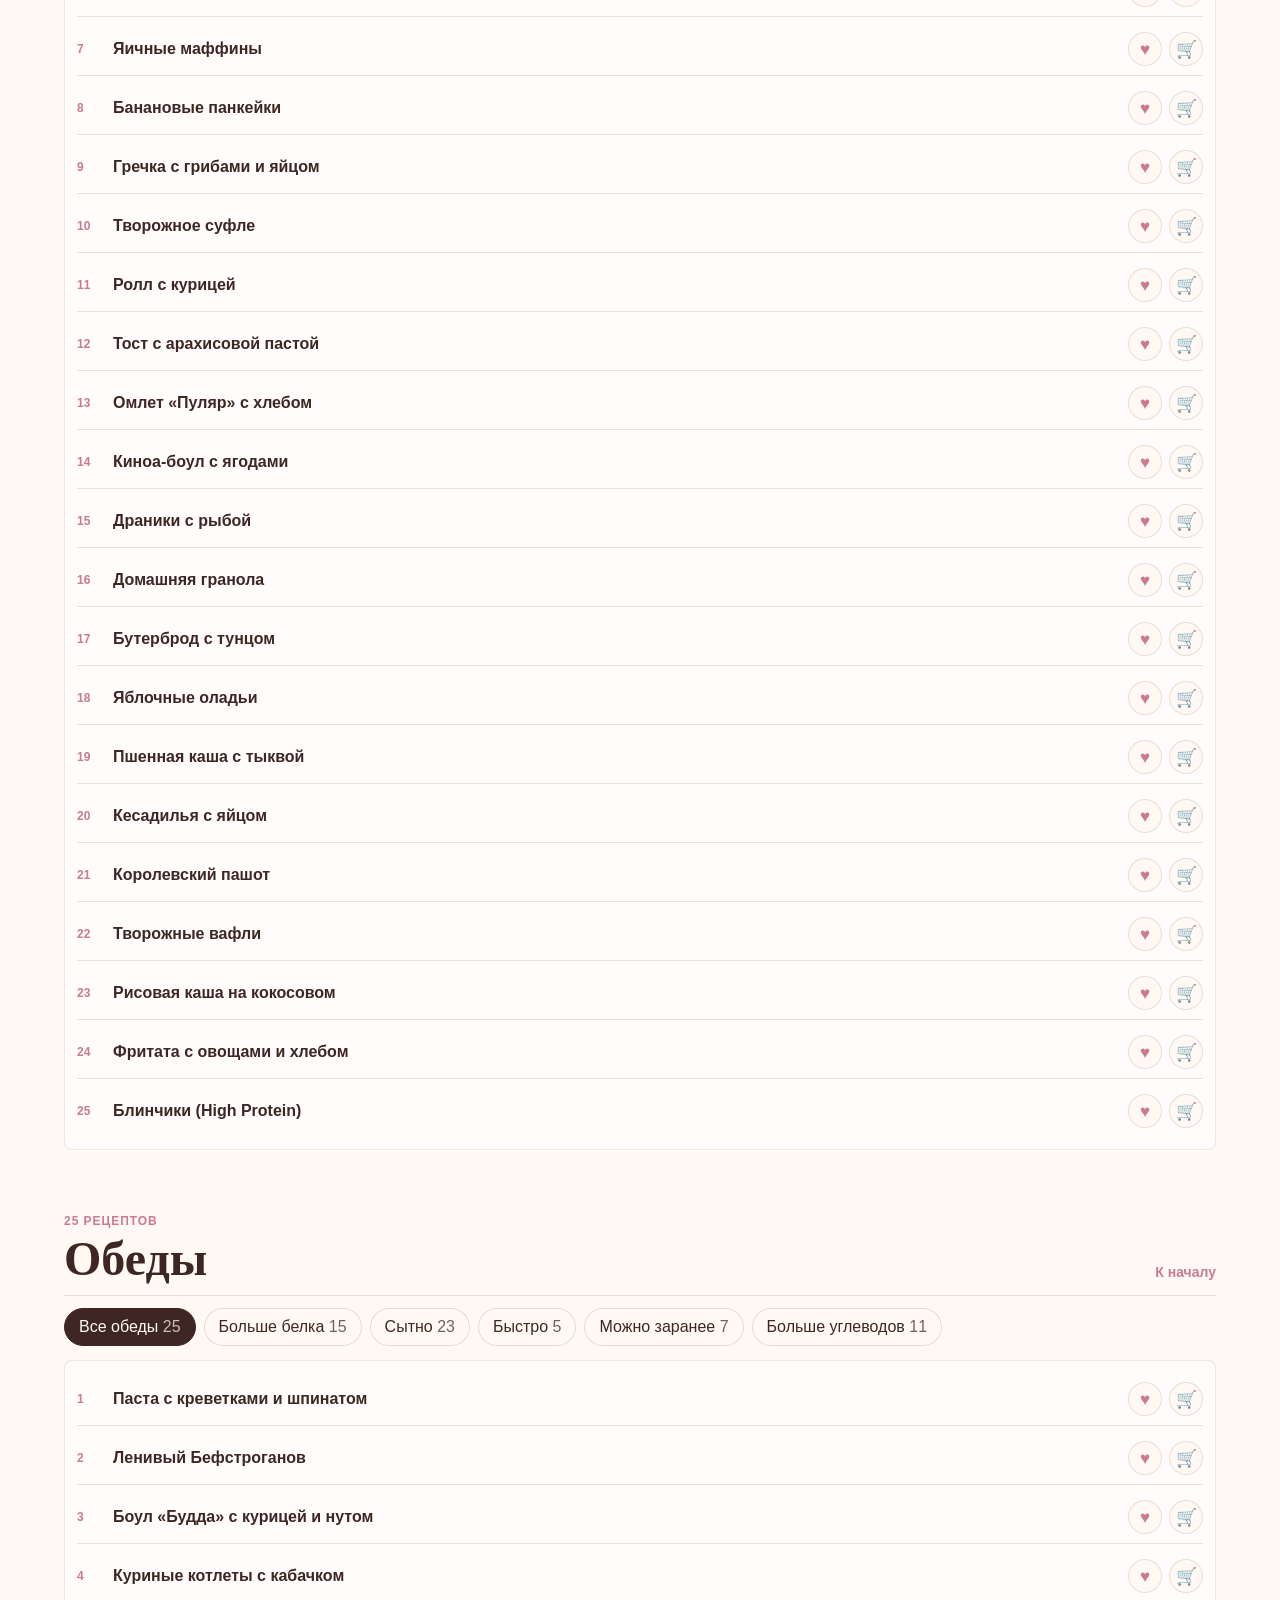
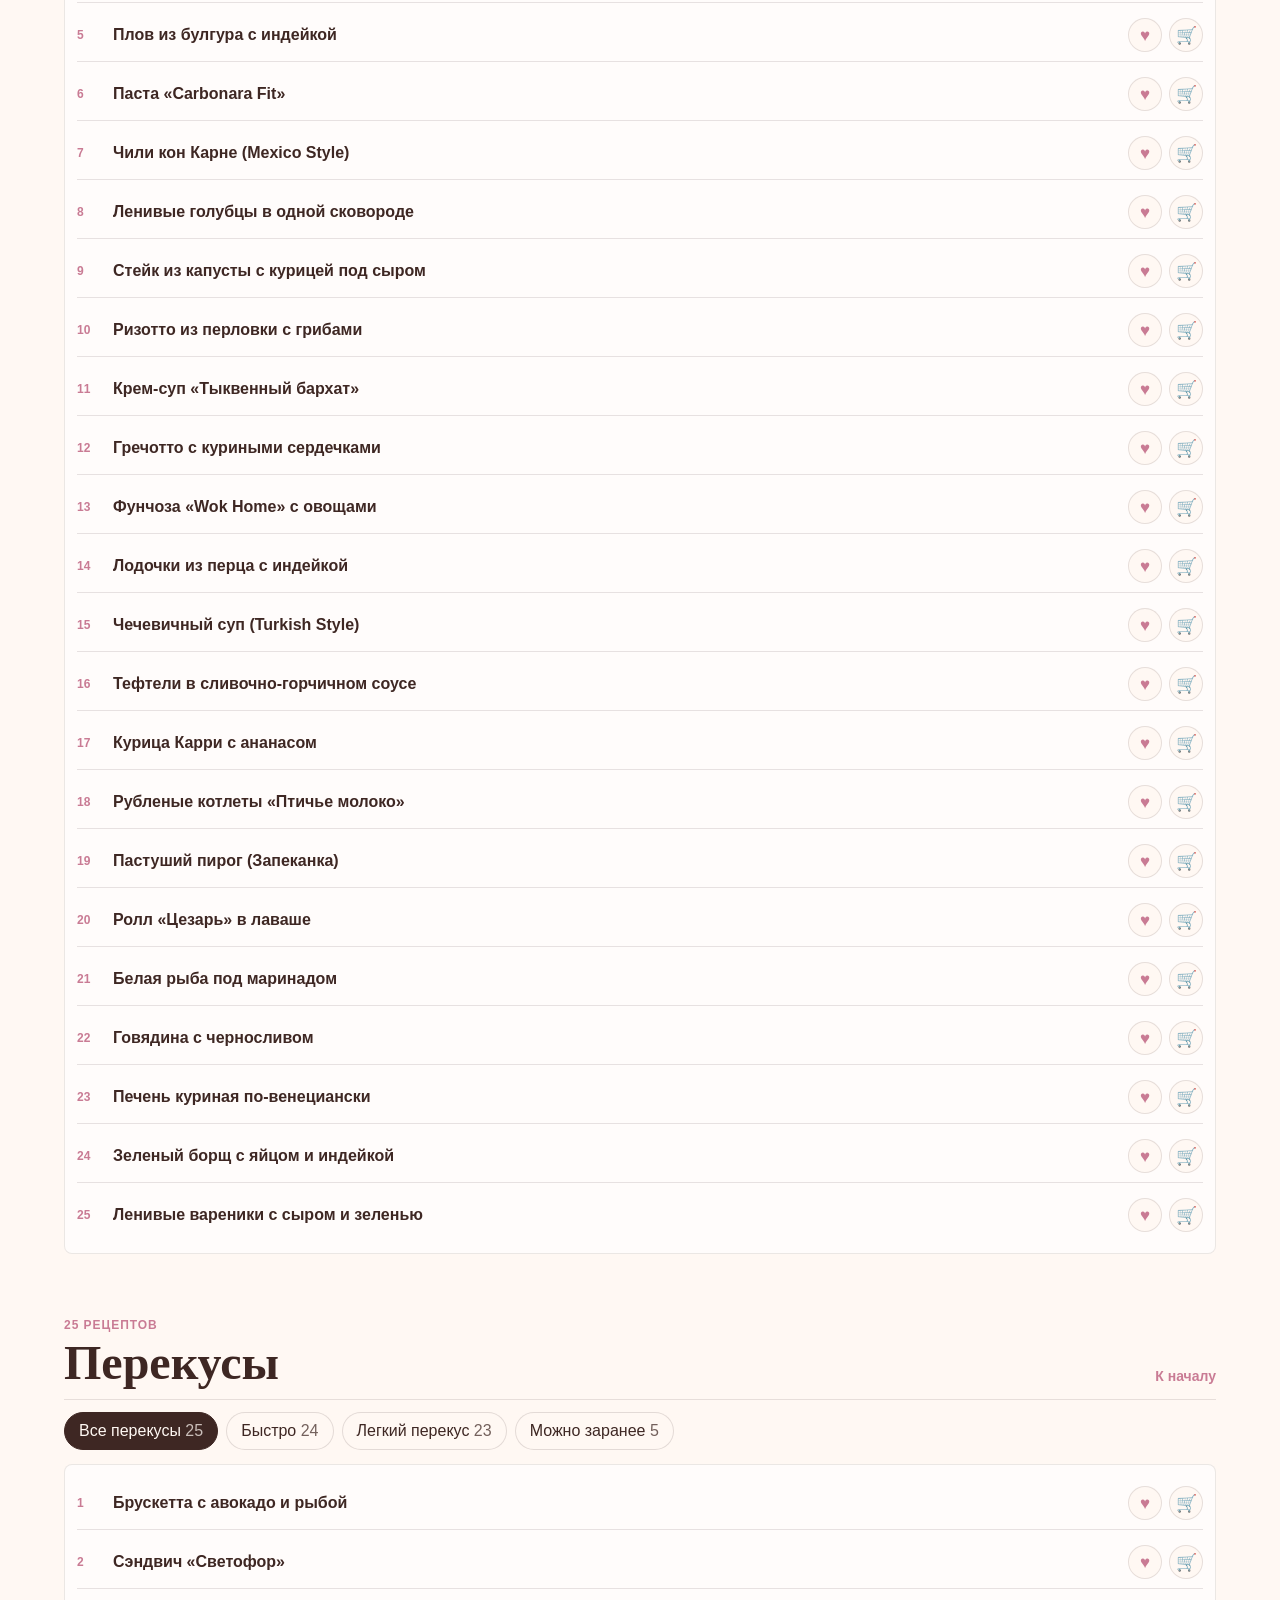
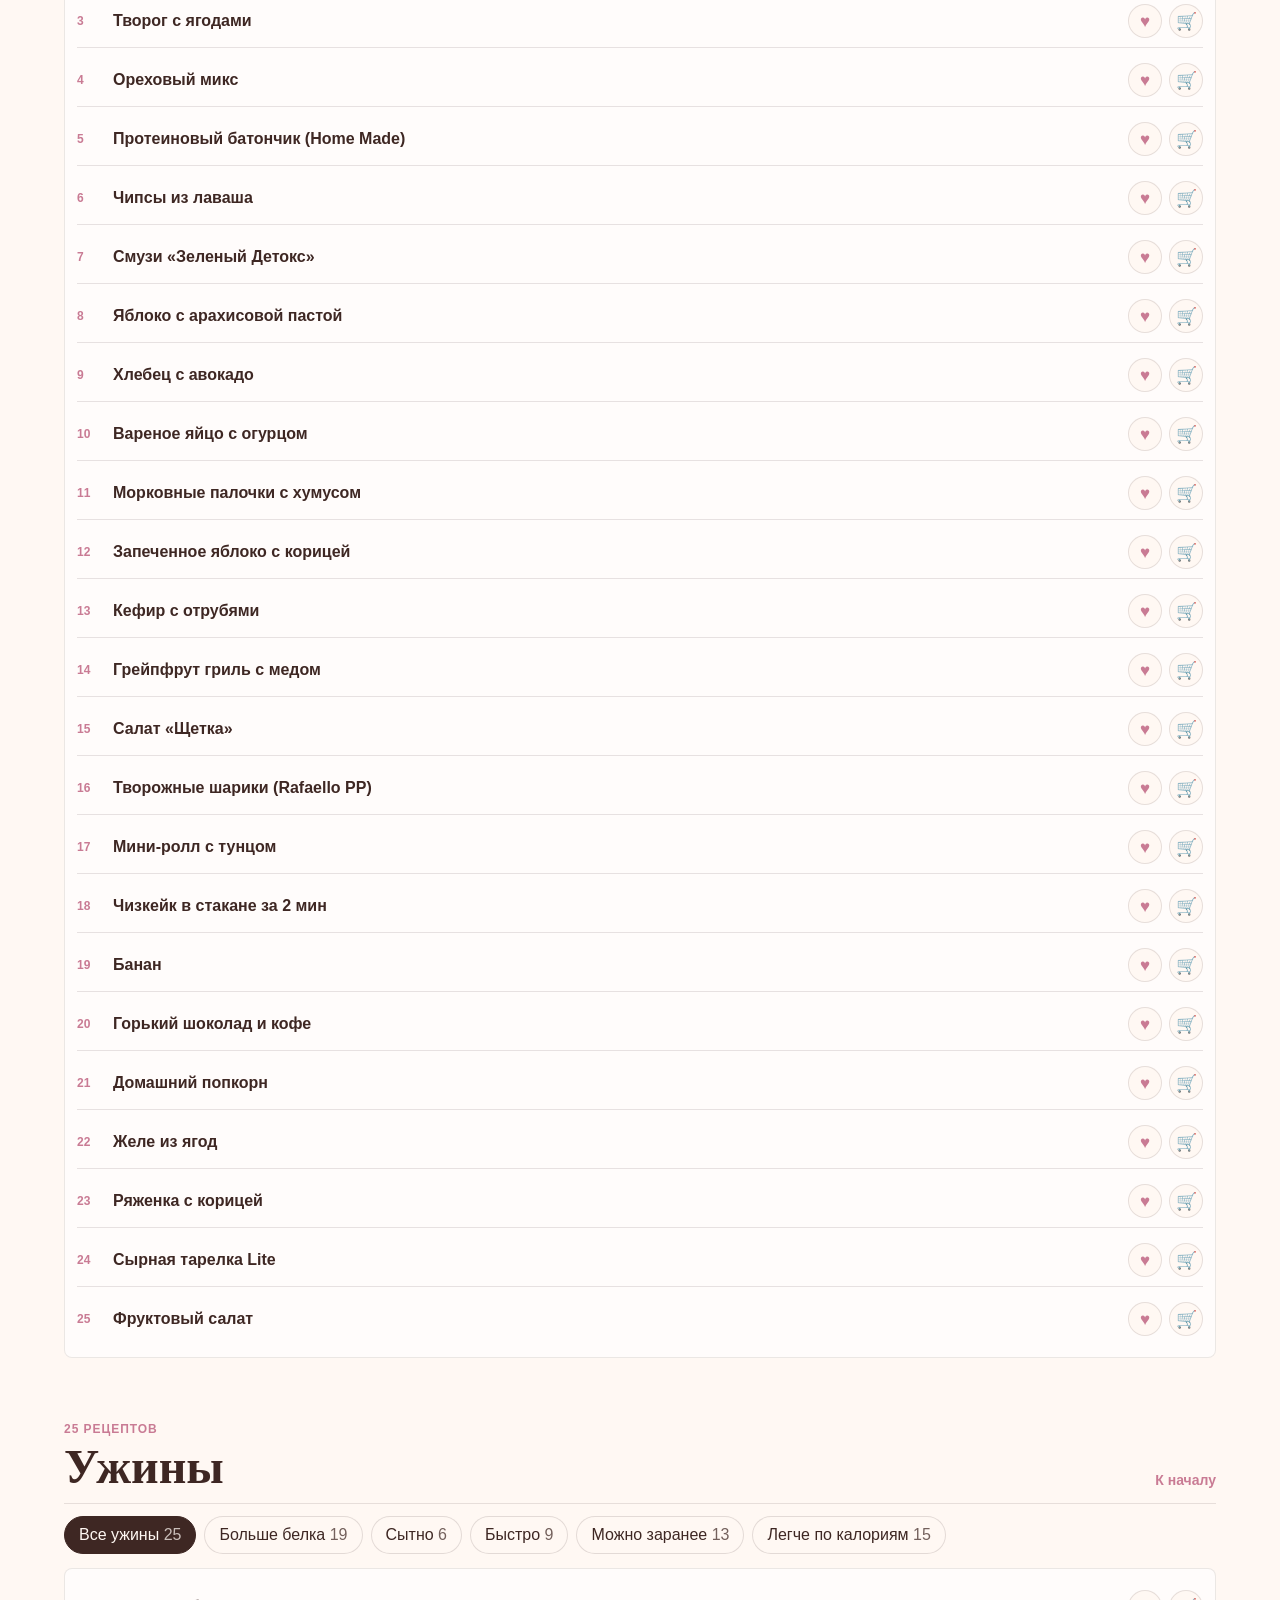
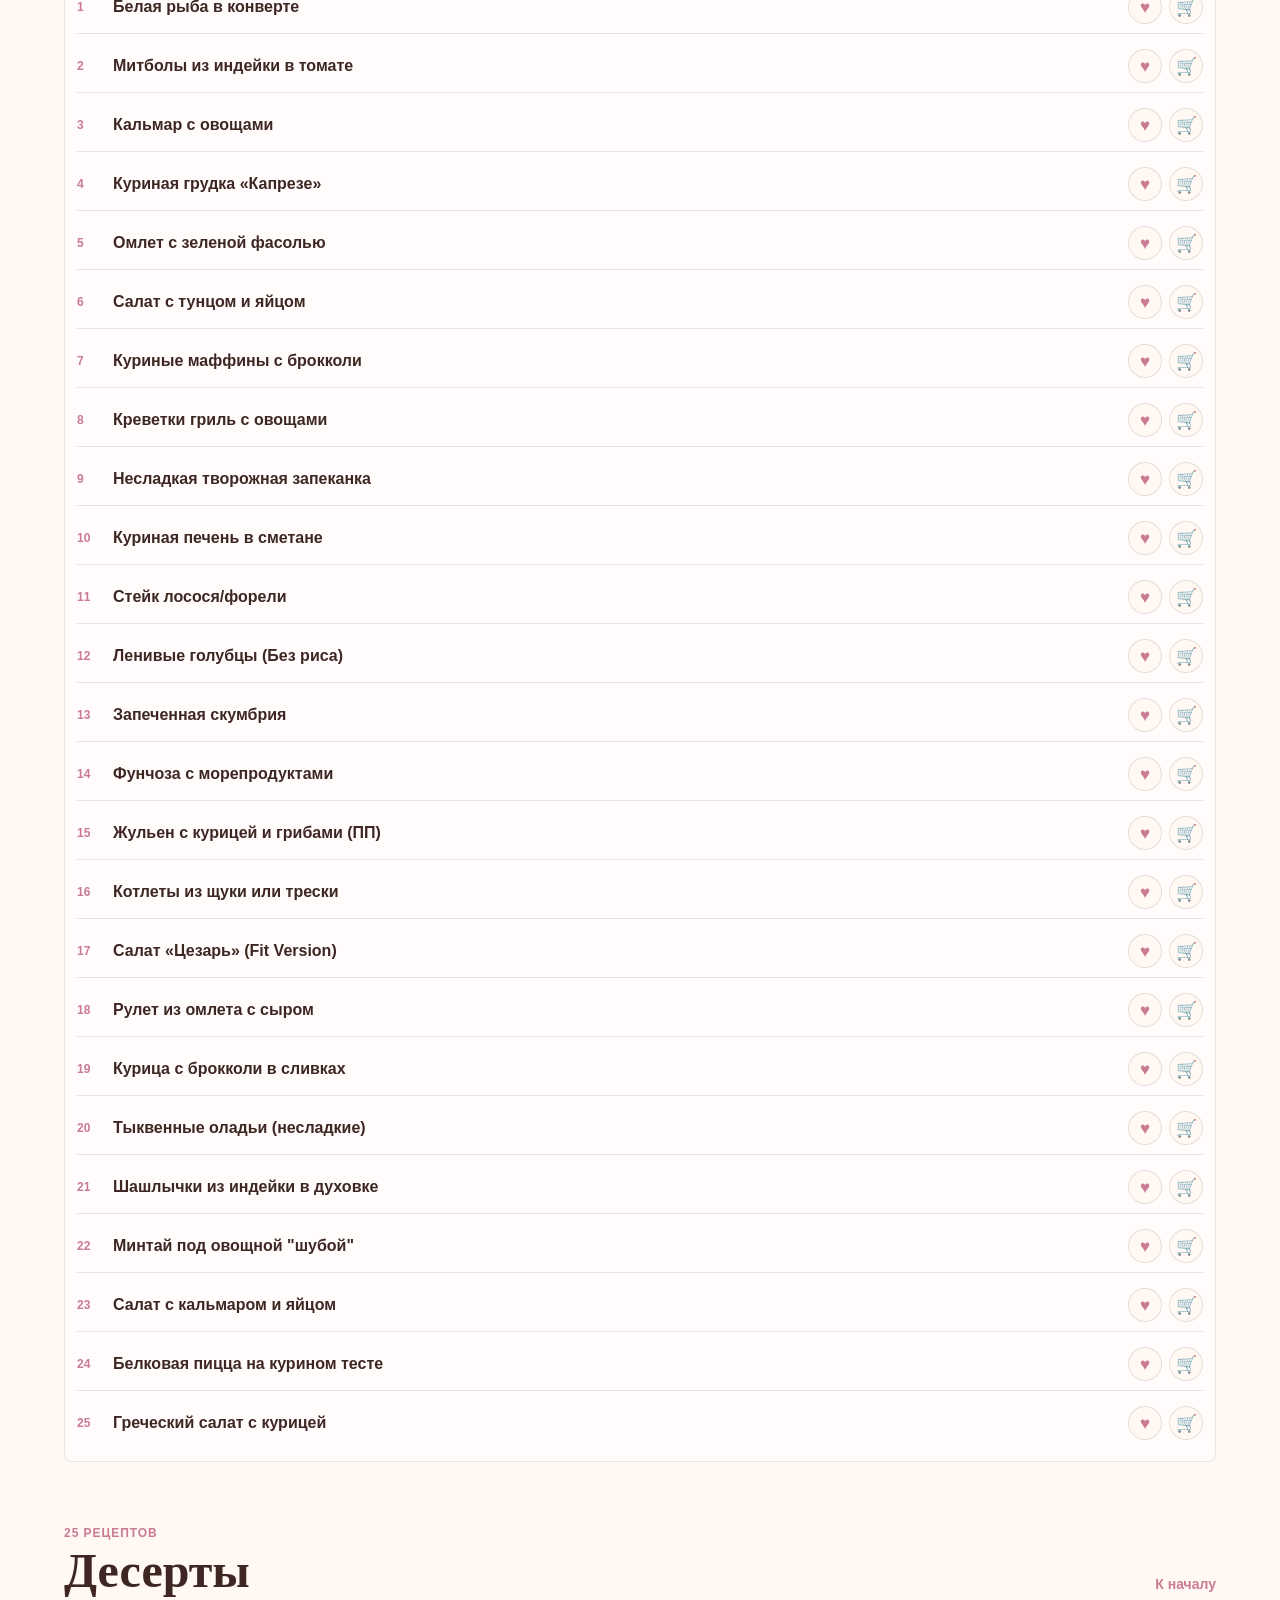
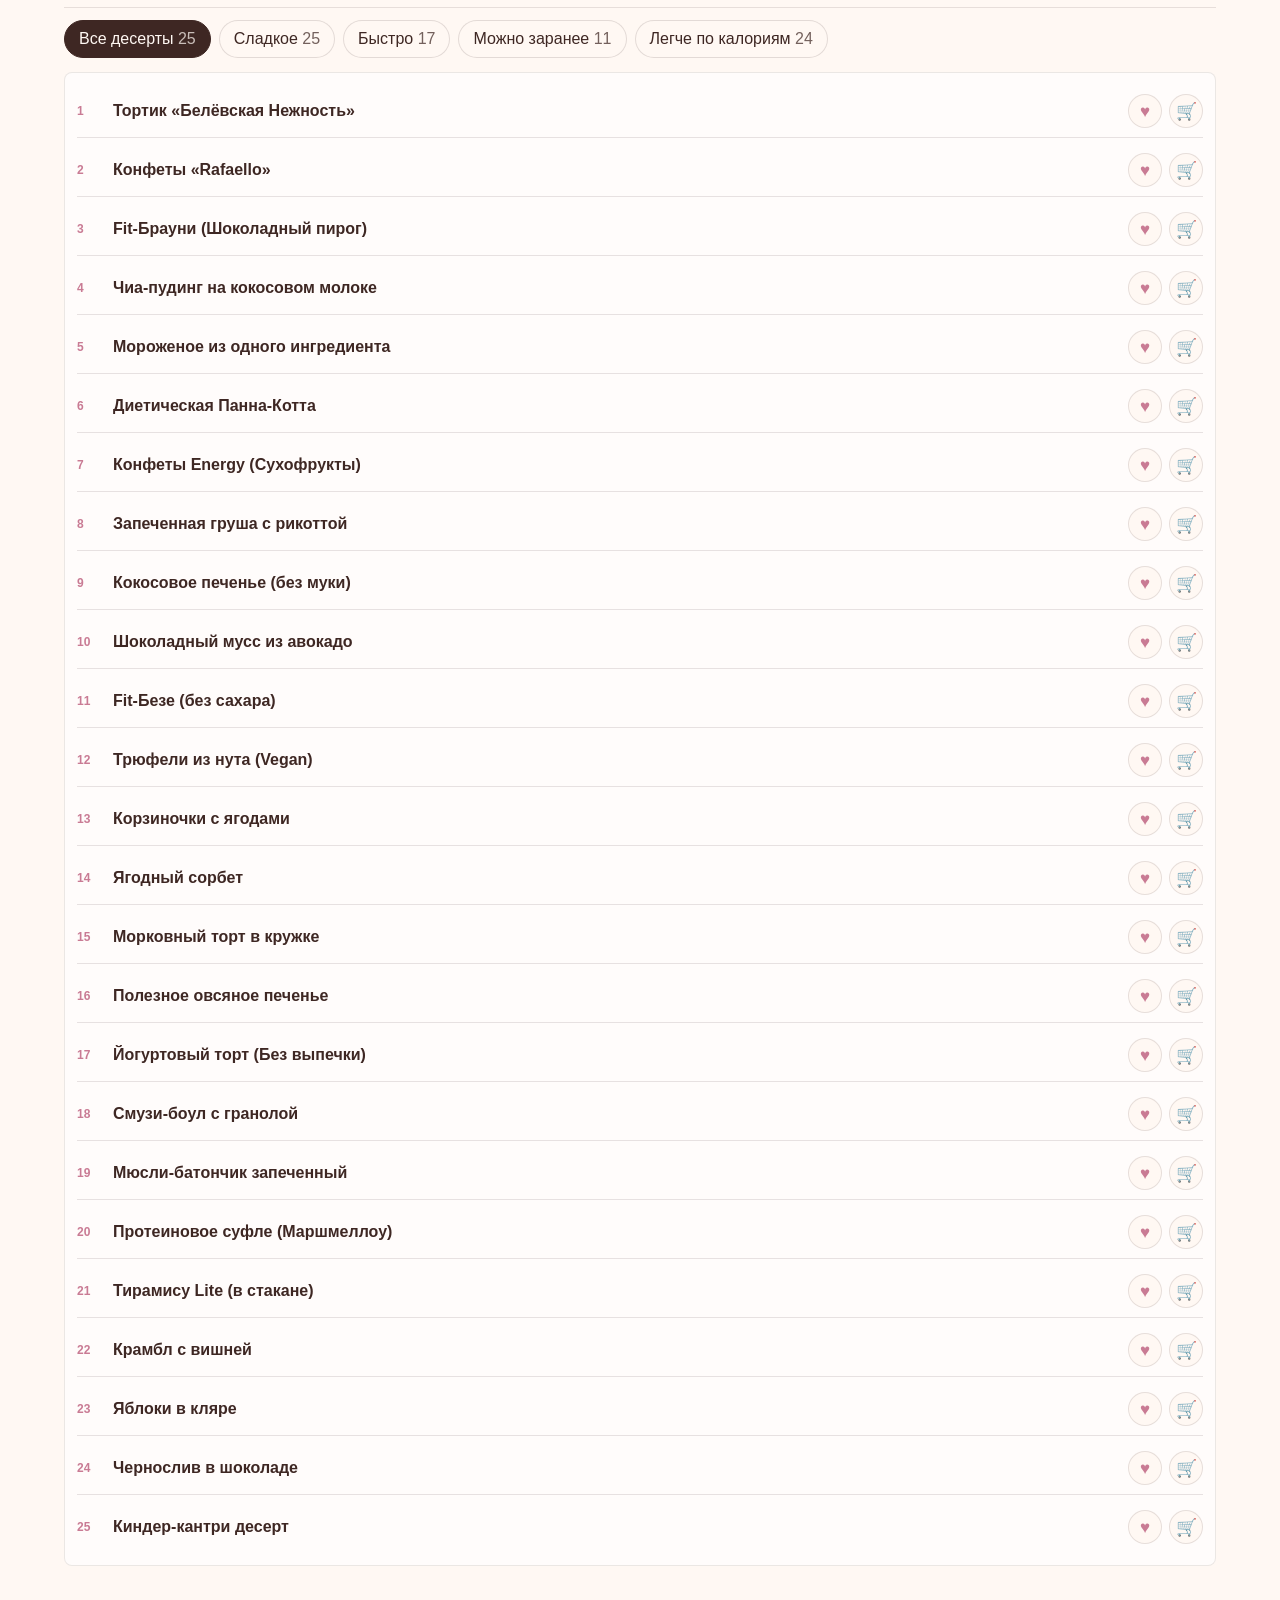
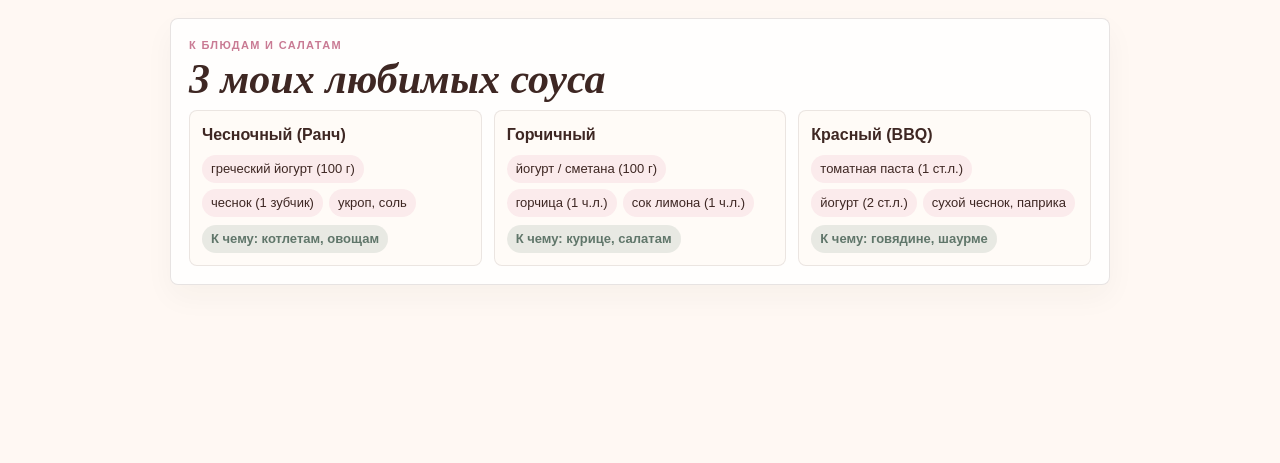
==== commit a4391a5a: "Update materials hub sauces and dessert" ====
--- a/materials-hub/index.html
+++ b/materials-hub/index.html
@@ -3,7 +3,7 @@
 <head>
   <meta charset="UTF-8">
   <meta name="viewport" content="width=device-width, initial-scale=1.0">
-  <meta name="description" content="Центр материалов Gym Girls Club: сборник рецептов, КБЖУ, отметки, бонусы и продуктовая корзина.">
+  <meta name="description" content="Центр материалов Gym Girls Club: сборник рецептов, КБЖУ, отметки и продуктовая корзина.">
   <title>Gym Girls Club — центр материалов</title>
   <link rel="stylesheet" href="assets/css/materials.css">
 </head>
@@ -18,7 +18,6 @@
           <span class="hub-nav__item is-muted">Калькулятор КБЖУ</span>
           <span class="hub-nav__item is-muted">Гайды</span>
           <span class="hub-nav__item is-muted">Полезные материалы</span>
-          <span class="hub-nav__item is-muted">Бонусы</span>
         </nav>
       </div>
 
@@ -38,6 +37,7 @@
         <div class="recipes-toolbar" aria-label="Навигация по рецептам">
           <div class="status-tabs" data-status-tabs aria-label="Все рецепты">
             <button class="chip is-active" type="button" data-status-filter="">Все блюда</button>
+            <a class="chip chip--sauces" href="#favorite-sauces">3 моих любимых соуса</a>
           </div>
 
           <div class="meal-jump" data-category-filters aria-label="Быстрый переход по разделам"></div>
@@ -71,26 +71,14 @@
         </div>
 
         <div class="recipe-sections" data-recipes-list></div>
-      </section>
 
-      <section class="section" id="bonus" aria-labelledby="bonus-title">
-        <div class="section-heading">
-          <h2 id="bonus-title">Бонусы</h2>
-        </div>
-        <div class="bonus-grid">
-          <article class="bonus-card">
-            <h3>Если нет продукта</h3>
-            <div data-replacements></div>
-          </article>
-          <article class="bonus-card">
-            <h3>3 быстрых соуса</h3>
-            <div data-sauces></div>
-          </article>
-          <article class="bonus-card">
-            <h3>Быстрые добавки к блюду</h3>
-            <div data-boosters></div>
-          </article>
-        </div>
+        <section class="favorite-sauces" id="favorite-sauces" aria-labelledby="favorite-sauces-title">
+          <div class="favorite-sauces__head">
+            <span>К блюдам и салатам</span>
+            <h2 id="favorite-sauces-title">3 моих любимых соуса</h2>
+          </div>
+          <div class="favorite-sauces__list" data-sauces></div>
+        </section>
       </section>
     </main>
 
--- a/materials-hub/assets/css/materials.css
+++ b/materials-hub/assets/css/materials.css
@@ -240,6 +240,46 @@
   margin: 0;
 }
 
+.favorite-sauces {
+  max-width: 940px;
+  margin: 36px auto 0;
+  padding: 18px;
+  border: 1px solid rgba(62, 39, 35, 0.12);
+  border-radius: 8px;
+  background: rgba(255, 255, 255, 0.82);
+  box-shadow: 0 12px 30px rgba(62, 39, 35, 0.04);
+  scroll-margin-top: 220px;
+}
+
+.favorite-sauces__head {
+  margin-bottom: 10px;
+}
+
+.favorite-sauces__head span {
+  display: block;
+  margin-bottom: 4px;
+  color: var(--dusty-rose);
+  font-size: 11px;
+  font-weight: 700;
+  letter-spacing: 0.12em;
+  text-transform: uppercase;
+}
+
+.favorite-sauces__head h2 {
+  margin: 0;
+  color: var(--espresso);
+  font-family: Georgia, "Times New Roman", serif;
+  font-size: clamp(28px, 4vw, 42px);
+  font-style: italic;
+  line-height: 1;
+}
+
+.favorite-sauces__list {
+  display: grid;
+  grid-template-columns: repeat(3, minmax(0, 1fr));
+  gap: 12px;
+}
+
 .recipes-toolbar {
   position: sticky;
   top: 62px;
@@ -449,6 +489,13 @@
 
 .chip--jump {
   background: rgba(96, 118, 106, 0.1);
+}
+
+.chip--sauces {
+  border-color: rgba(207, 119, 147, 0.24);
+  background: rgba(255, 248, 250, 0.9);
+  color: var(--dusty-rose);
+  font-weight: 800;
 }
 
 .text-button {
@@ -869,7 +916,6 @@
   color: var(--espresso);
 }
 
-.replace-row,
 .sauce-row,
 .booster-row,
 .shopping-item {
@@ -877,31 +923,27 @@
   border-bottom: 1px solid var(--soft-line);
 }
 
-.replace-row {
-  display: block;
-}
-
-.replace-row:last-child,
 .sauce-row:last-child,
 .booster-row:last-child,
 .shopping-item:last-child {
   border-bottom: 0;
 }
 
-.replace-row strong,
+.favorite-sauces .sauce-row {
+  padding: 12px;
+  border: 1px solid rgba(62, 39, 35, 0.1);
+  border-radius: 8px;
+  background: rgba(255, 248, 243, 0.54);
+}
+
+.favorite-sauces .sauce-row:last-child {
+  border-bottom: 1px solid rgba(62, 39, 35, 0.1);
+}
+
 .sauce-row strong,
 .booster-row strong {
   display: block;
   color: var(--espresso);
-}
-
-.replace-arrow {
-  display: block;
-  margin: 4px 0;
-  color: var(--sage);
-  font-size: 12px;
-  font-weight: 700;
-  text-transform: uppercase;
 }
 
 .booster-row span {
@@ -1020,6 +1062,7 @@
 
 @media (max-width: 980px) {
   .recipe-grid,
+  .favorite-sauces__list,
   .bonus-grid,
   .shopping-layout {
     grid-template-columns: 1fr;
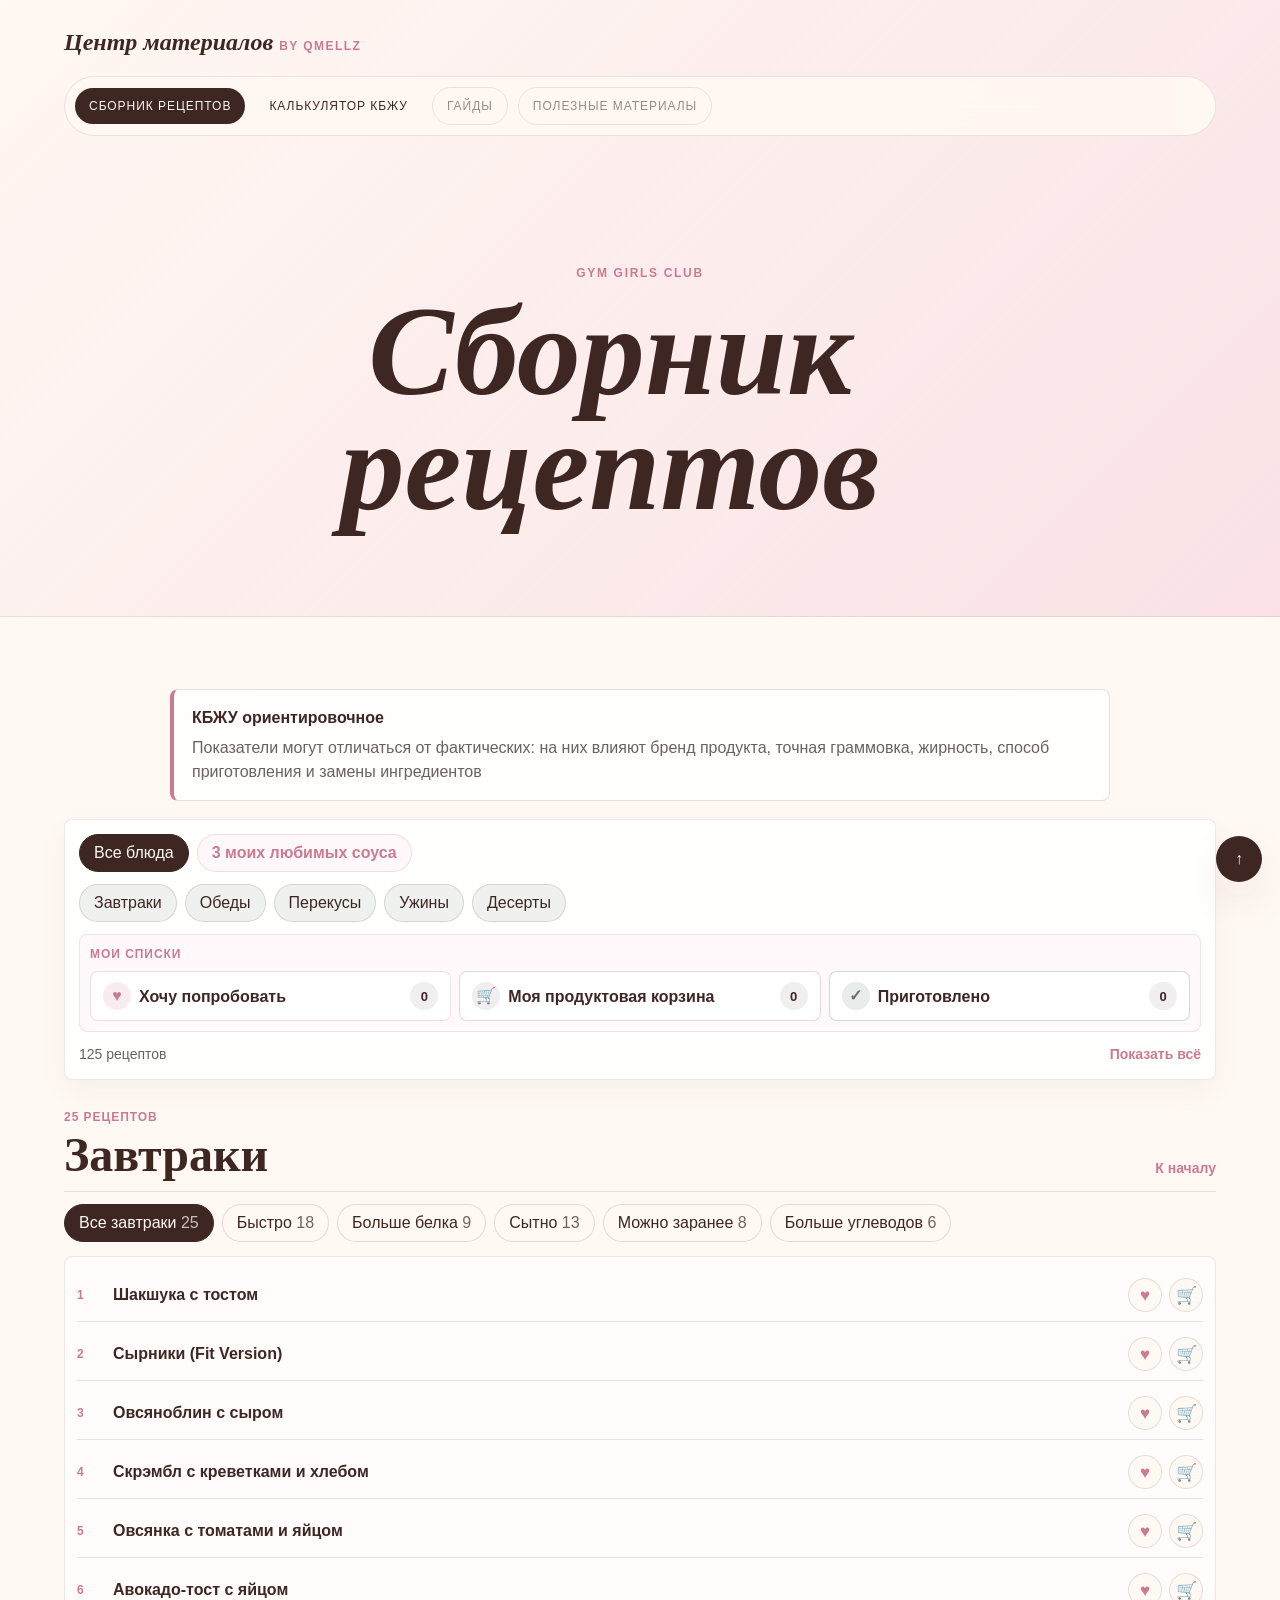
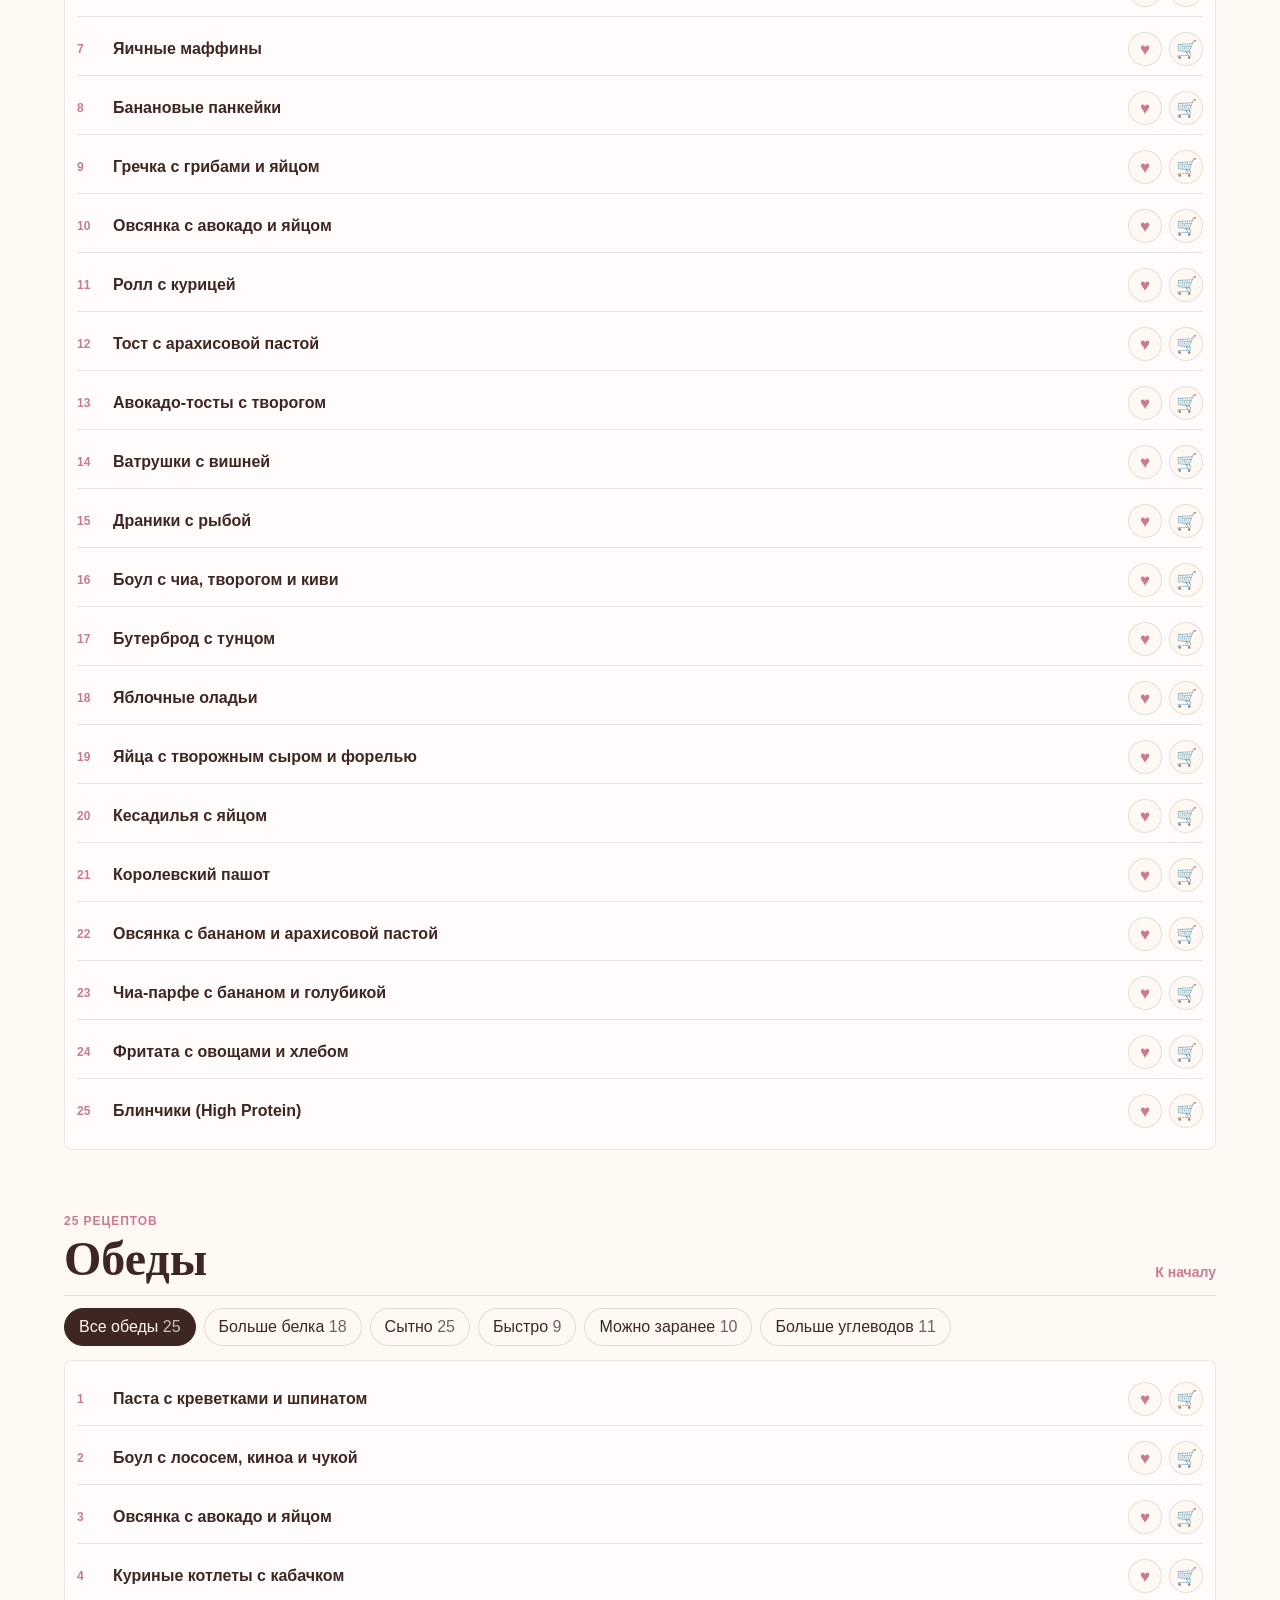
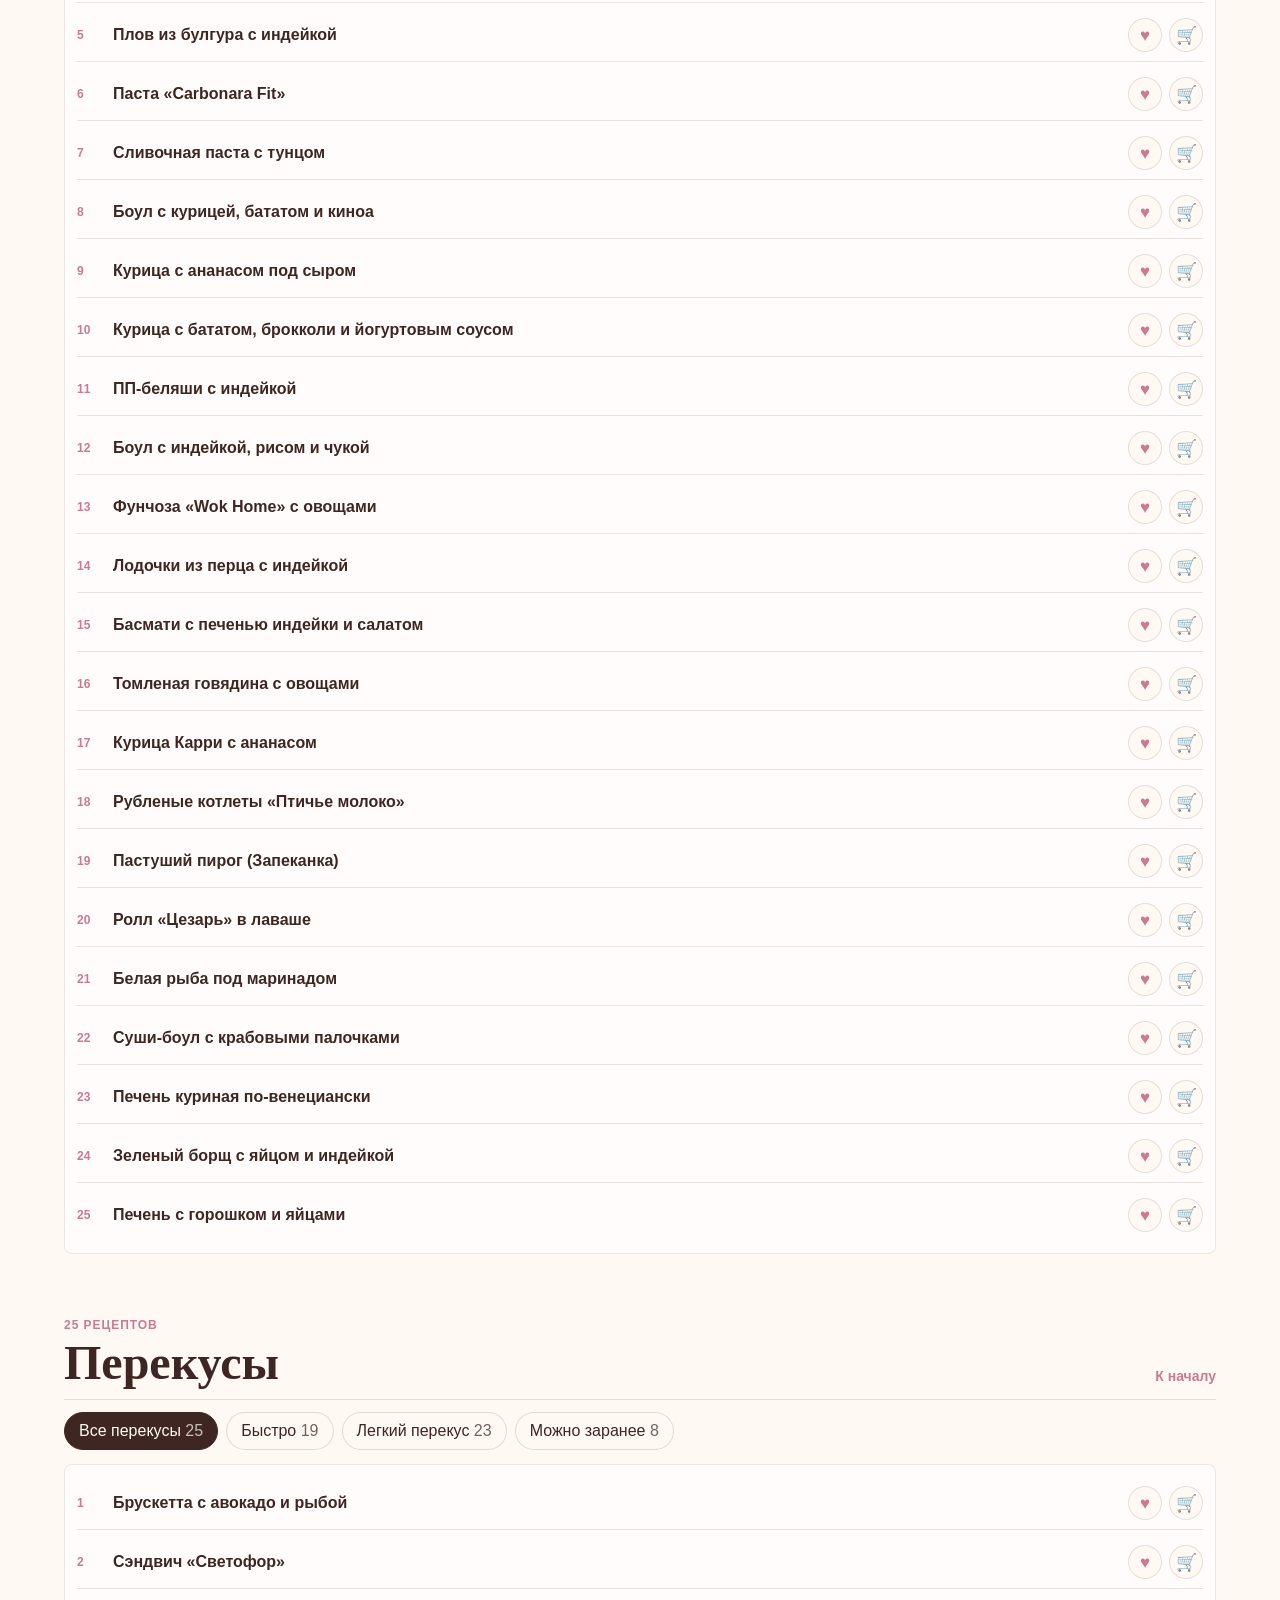
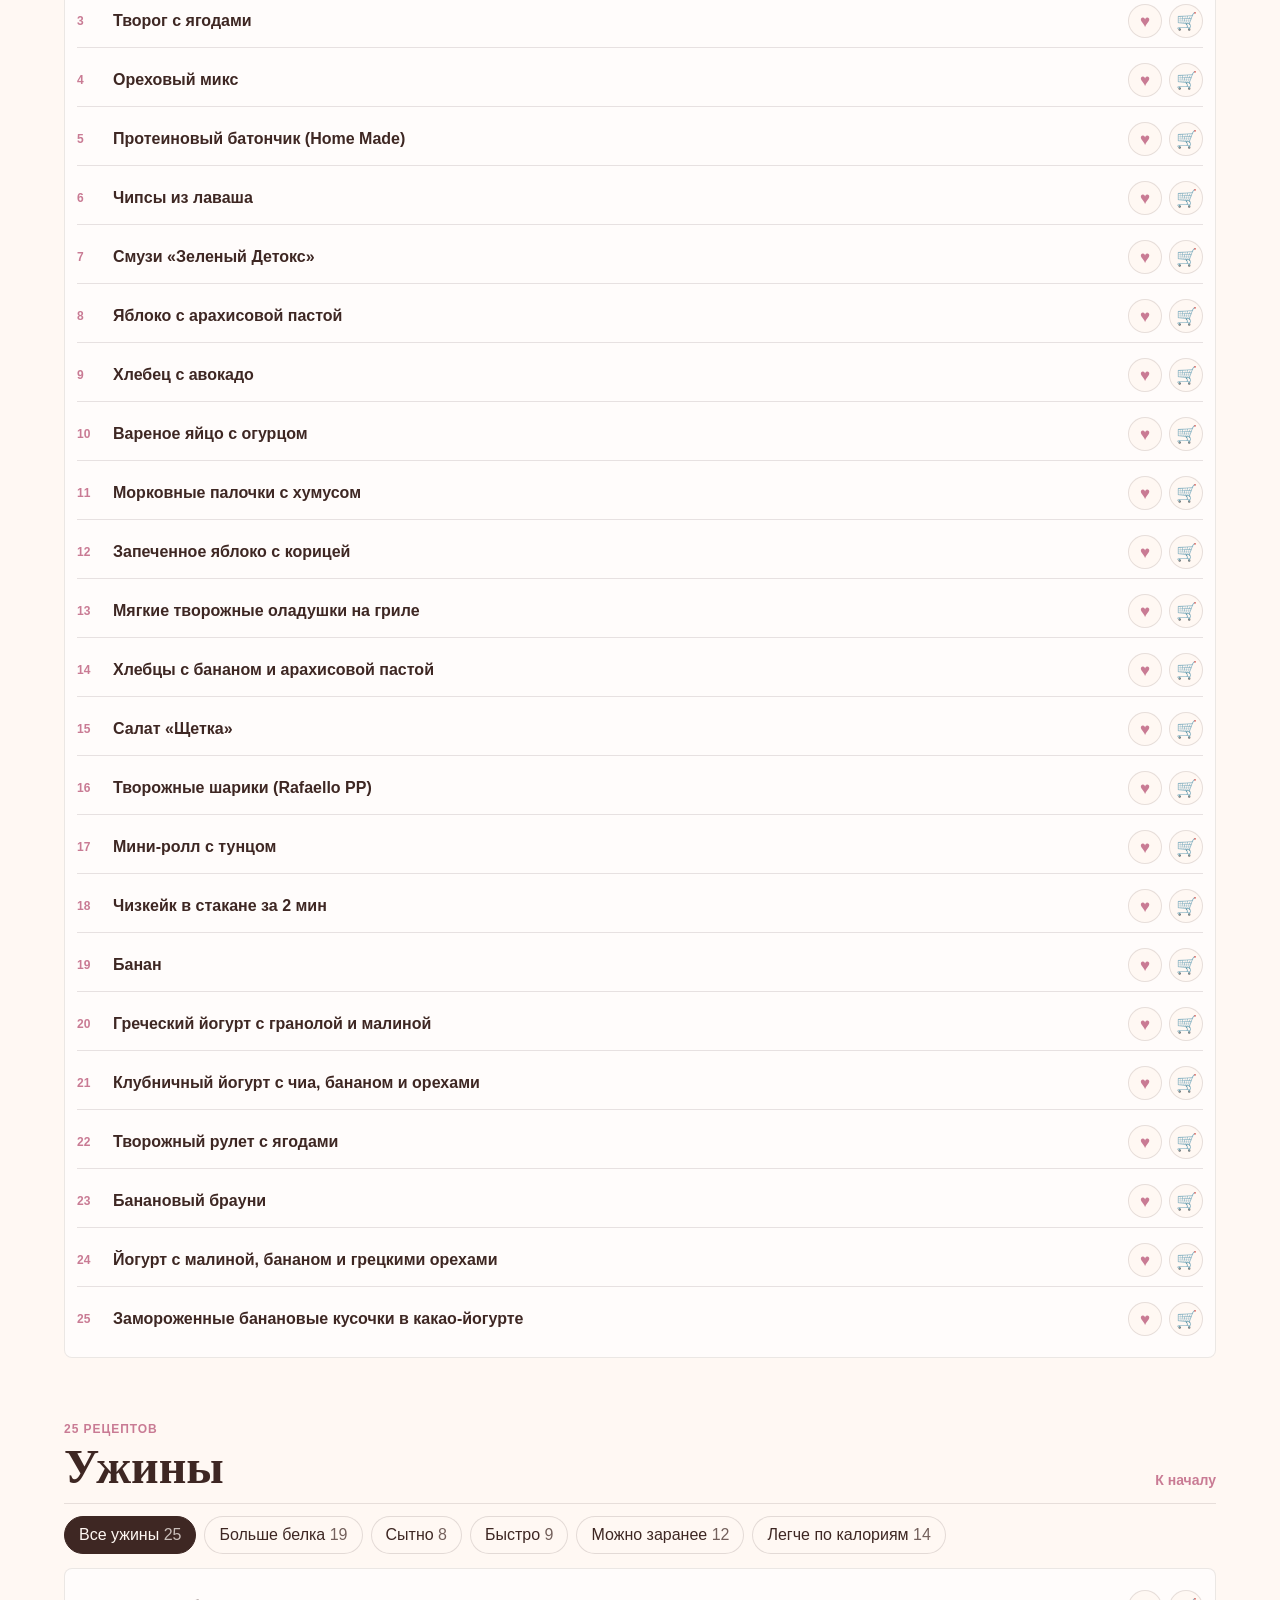
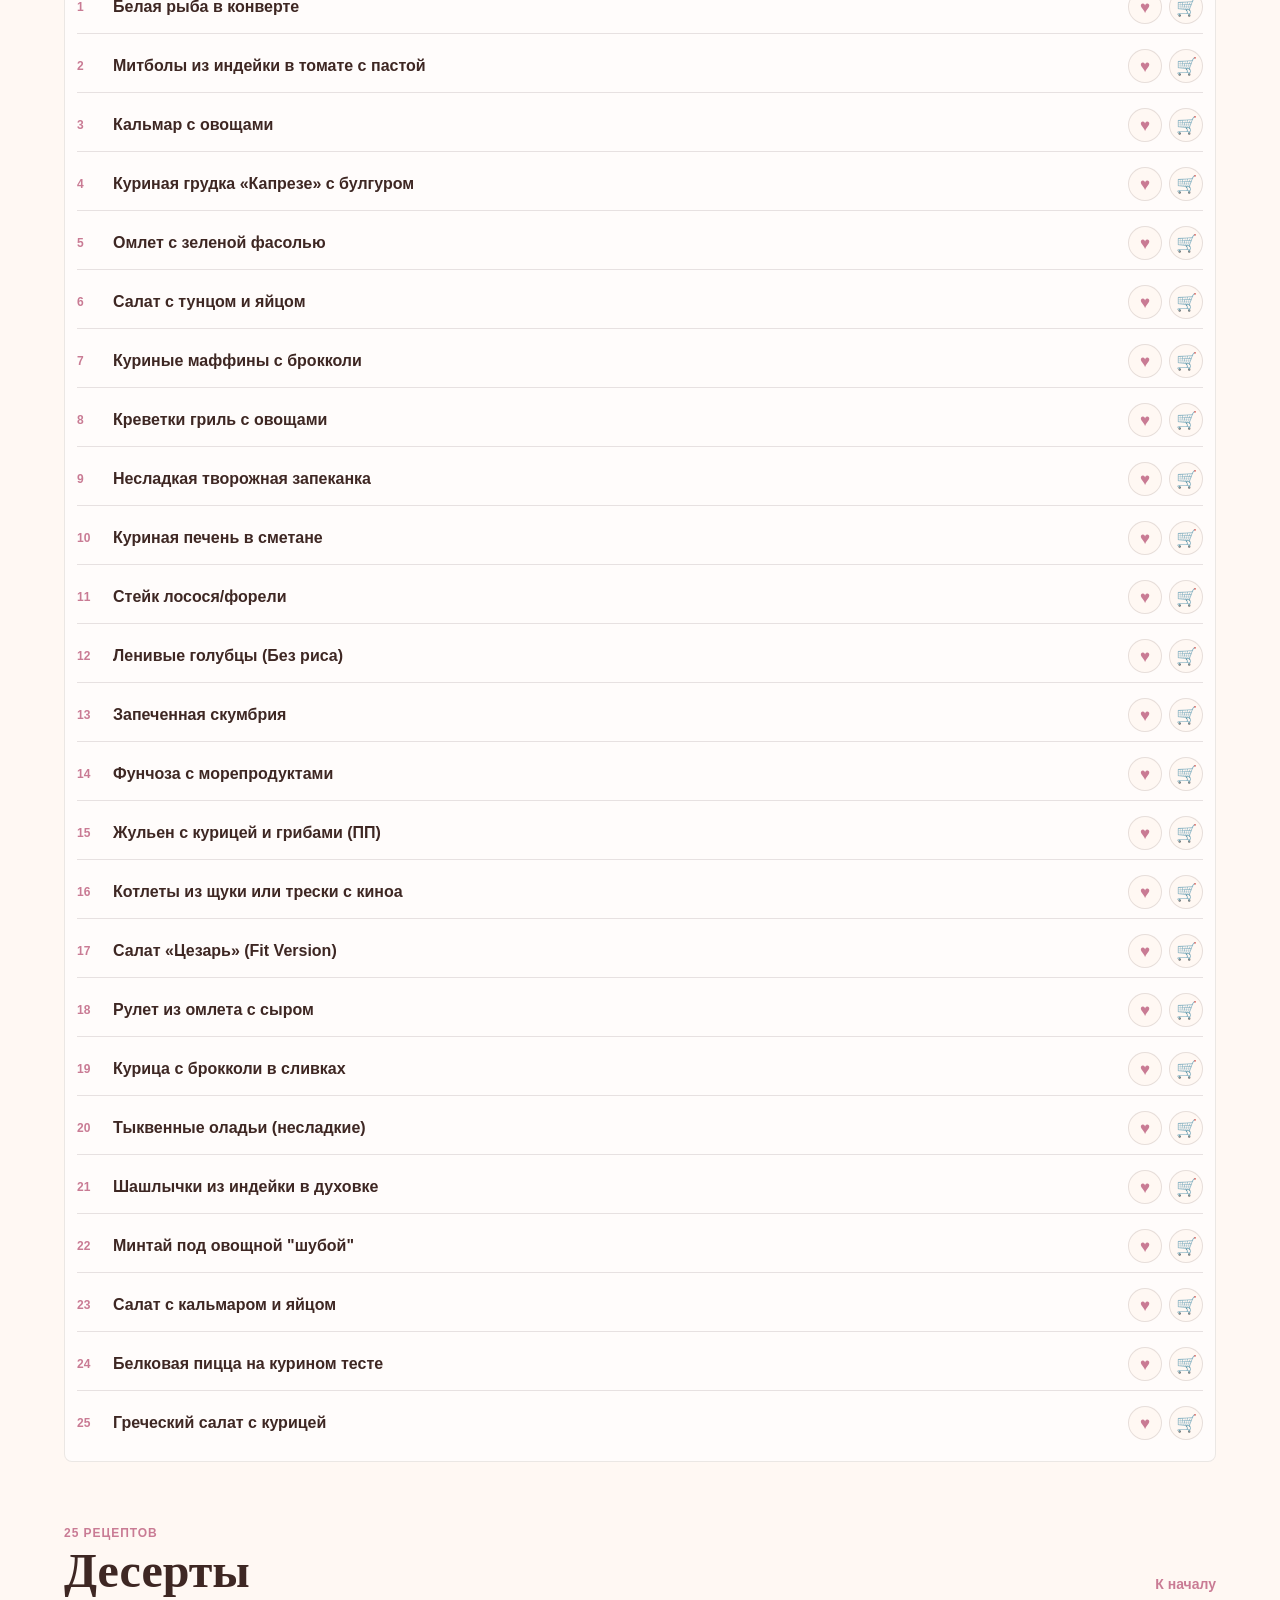
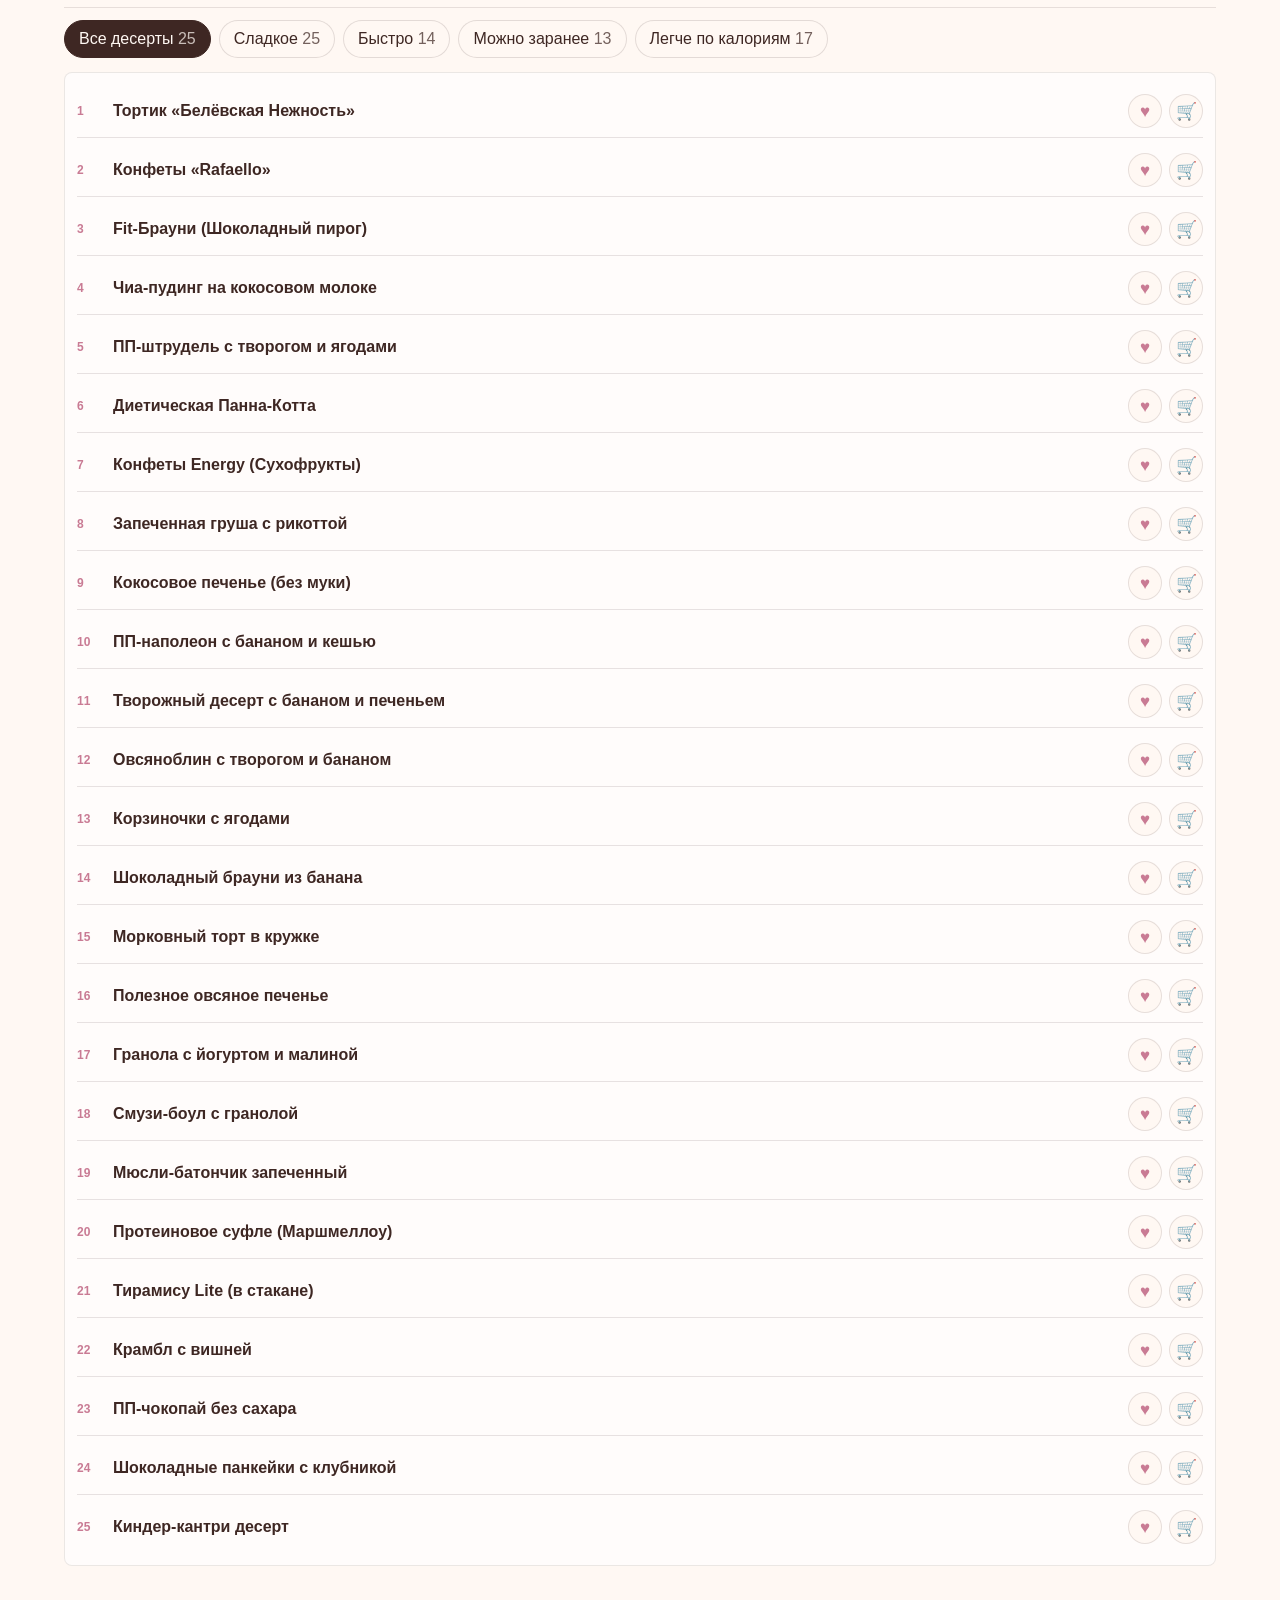
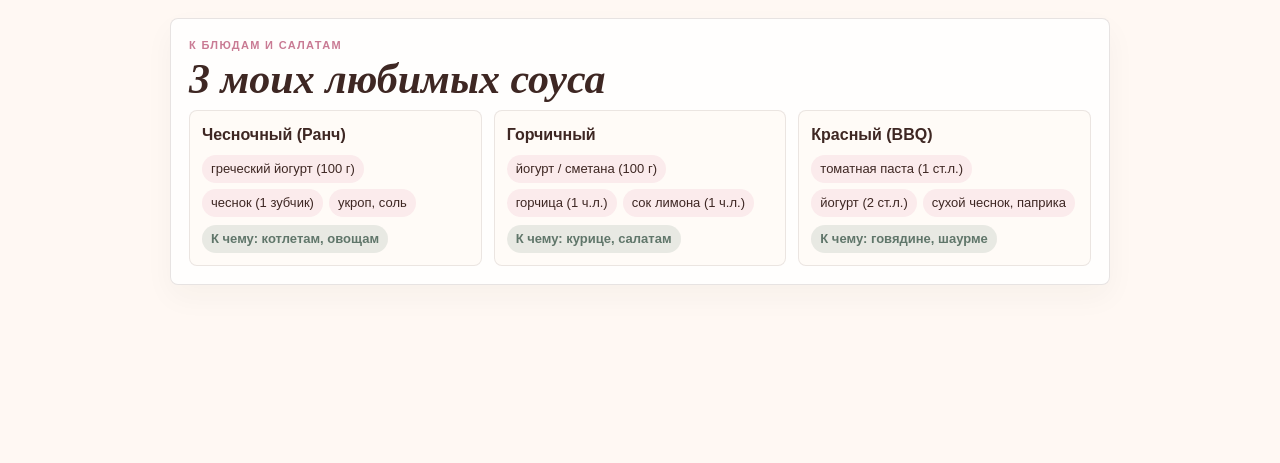
==== commit 6bcf31dd: "Add main materials KBJU calculator" ====
--- a/materials-hub/index.html
+++ b/materials-hub/index.html
@@ -15,7 +15,7 @@
       <div class="hub-nav-wrap" aria-label="Навигация по материалам">
         <nav class="hub-nav">
           <a class="hub-nav__item is-active" href="#recipes">Сборник рецептов</a>
-          <span class="hub-nav__item is-muted">Калькулятор КБЖУ</span>
+          <a class="hub-nav__item" href="calculator.html">Калькулятор КБЖУ</a>
           <span class="hub-nav__item is-muted">Гайды</span>
           <span class="hub-nav__item is-muted">Полезные материалы</span>
         </nav>
--- a/materials-hub/assets/css/materials.css
+++ b/materials-hub/assets/css/materials.css
@@ -32,6 +32,10 @@
 
 button,
 input {
+  font: inherit;
+}
+
+select {
   font: inherit;
 }
 
@@ -1060,15 +1064,385 @@
   text-align: center;
 }
 
+.calculator-hero {
+  min-height: 320px;
+}
+
+.calculator-hero .hub-hero__content {
+  max-width: 900px;
+  padding-top: clamp(46px, 6vw, 74px);
+  text-align: center;
+}
+
+.calculator-hero h1 {
+  max-width: 760px;
+  margin-left: auto;
+  margin-right: auto;
+  font-size: clamp(42px, 6.4vw, 82px);
+  line-height: 0.95;
+}
+
+.calculator-section {
+  max-width: 1040px;
+}
+
+.calculator-section .kbju-disclaimer {
+  text-align: center;
+}
+
+.calculator-layout {
+  display: grid;
+  grid-template-columns: minmax(0, 1.05fr) minmax(320px, 0.95fr);
+  gap: 18px;
+  align-items: start;
+  justify-content: center;
+}
+
+.calculator-layout:not(.is-calculated) {
+  max-width: 620px;
+  grid-template-columns: minmax(0, 1fr);
+  margin-left: auto;
+  margin-right: auto;
+}
+
+.calculator-card,
+.calculator-result {
+  border: 1px solid rgba(62, 39, 35, 0.12);
+  border-radius: 8px;
+  background: rgba(255, 255, 255, 0.84);
+  box-shadow: 0 12px 30px rgba(62, 39, 35, 0.045);
+}
+
+.calculator-card {
+  display: grid;
+  gap: 16px;
+  padding: 18px;
+  text-align: center;
+}
+
+.calculator-heading {
+  max-width: 100%;
+  margin-bottom: 0;
+  text-align: center;
+}
+
+.calculator-kicker {
+  display: block;
+  margin-bottom: 6px;
+  color: var(--dusty-rose);
+  font-size: 12px;
+  font-weight: 800;
+  letter-spacing: 0.12em;
+  text-transform: uppercase;
+}
+
+.calculator-fields {
+  display: grid;
+  grid-template-columns: repeat(3, minmax(0, 1fr));
+  gap: 10px;
+}
+
+.calculator-field {
+  display: grid;
+  gap: 7px;
+  color: var(--espresso);
+  font-weight: 800;
+  text-align: left;
+}
+
+.calculator-field span,
+.calculator-goals legend {
+  color: var(--dusty-rose);
+  font-size: 12px;
+  font-weight: 800;
+  letter-spacing: 0.08em;
+  text-transform: uppercase;
+}
+
+.calculator-field input,
+.calculator-field select {
+  width: 100%;
+  min-height: 48px;
+  padding: 0 13px;
+  border: 1px solid rgba(62, 39, 35, 0.16);
+  border-radius: 8px;
+  background: rgba(255, 248, 243, 0.62);
+  color: var(--deep-text);
+  font-size: 16px;
+  font-weight: 700;
+  outline: 0;
+  text-align: center;
+  text-overflow: ellipsis;
+}
+
+.calculator-field select {
+  text-align: left;
+}
+
+.calculator-field input::placeholder {
+  color: rgba(36, 23, 22, 0.52);
+}
+
+.calculator-field input:focus,
+.calculator-field select:focus {
+  border-color: var(--dusty-rose);
+  box-shadow: 0 0 0 3px rgba(201, 123, 148, 0.14);
+}
+
+.calculator-goals {
+  display: grid;
+  gap: 8px;
+  margin: 0;
+  padding: 0;
+  border: 0;
+  text-align: left;
+}
+
+.calculator-goals legend {
+  margin-bottom: 2px;
+  text-align: center;
+}
+
+.goal-option {
+  min-width: 0;
+  display: grid;
+  grid-template-columns: minmax(0, 1fr);
+  gap: 6px;
+  align-items: center;
+  padding: 14px;
+  border: 1px solid rgba(62, 39, 35, 0.12);
+  border-radius: 8px;
+  background: rgba(255, 248, 243, 0.6);
+  color: var(--espresso);
+  text-align: center;
+  cursor: pointer;
+}
+
+.goal-option.is-selected {
+  border-color: rgba(201, 123, 148, 0.5);
+  background: rgba(244, 201, 214, 0.24);
+  box-shadow: inset 0 0 0 1px rgba(201, 123, 148, 0.2);
+}
+
+.goal-option input {
+  position: absolute;
+  width: 1px;
+  height: 1px;
+  overflow: hidden;
+  clip: rect(0 0 0 0);
+  clip-path: inset(50%);
+  white-space: nowrap;
+  accent-color: var(--dusty-rose);
+}
+
+.goal-option strong,
+.goal-option small {
+  display: block;
+}
+
+.goal-option strong {
+  line-height: 1.2;
+}
+
+.goal-option small {
+  margin-top: 4px;
+  color: var(--muted);
+  font-weight: 400;
+  line-height: 1.35;
+}
+
+.calculator-error {
+  min-height: 21px;
+  margin: 0;
+  color: var(--dusty-rose);
+  font-weight: 800;
+}
+
+.calculator-submit {
+  width: 100%;
+}
+
+.calculator-result {
+  position: sticky;
+  top: 92px;
+  display: grid;
+  gap: 16px;
+  padding: 18px;
+  text-align: center;
+}
+
+.calculator-result[hidden] {
+  display: none;
+}
+
+.calculator-result__head {
+  padding: 18px;
+  border-radius: 8px;
+  background: var(--espresso);
+  color: var(--cream);
+}
+
+.calculator-result__head span {
+  display: block;
+  color: var(--peony);
+  font-size: 12px;
+  font-weight: 800;
+  letter-spacing: 0.12em;
+  text-transform: uppercase;
+}
+
+.calculator-result__head strong {
+  display: block;
+  margin-top: 8px;
+  font-family: Georgia, "Times New Roman", serif;
+  font-size: clamp(40px, 7vw, 64px);
+  line-height: 0.95;
+}
+
+.calculator-result__head p {
+  margin: 12px 0 0;
+  color: rgba(255, 248, 243, 0.82);
+}
+
+.calculator-warning {
+  padding: 12px 14px;
+  border: 1px solid rgba(201, 123, 148, 0.28);
+  border-left: 4px solid var(--dusty-rose);
+  border-radius: 8px;
+  background: rgba(244, 201, 214, 0.18);
+  color: var(--espresso);
+  font-weight: 700;
+}
+
+.macro-meter {
+  display: flex;
+  width: 100%;
+  height: 12px;
+  overflow: hidden;
+  border-radius: 999px;
+  background: rgba(62, 39, 35, 0.08);
+}
+
+.macro-meter span {
+  min-width: 4px;
+  transition: width 220ms ease;
+}
+
+.macro-meter__protein {
+  background: var(--dusty-rose);
+}
+
+.macro-meter__fat {
+  background: var(--sage);
+}
+
+.macro-meter__carbs {
+  background: var(--espresso);
+}
+
+.macro-legend {
+  display: flex;
+  flex-wrap: wrap;
+  justify-content: center;
+  gap: 10px;
+  color: var(--muted);
+  font-size: 12px;
+  font-weight: 800;
+  text-transform: uppercase;
+}
+
+.macro-legend span,
+.macro-result span {
+  display: inline-flex;
+  align-items: center;
+  justify-content: center;
+  gap: 6px;
+}
+
+.macro-dot {
+  width: 9px;
+  height: 9px;
+  flex: 0 0 auto;
+  border-radius: 50%;
+}
+
+.macro-dot--protein {
+  background: var(--dusty-rose);
+}
+
+.macro-dot--fat {
+  background: var(--sage);
+}
+
+.macro-dot--carbs {
+  background: var(--espresso);
+}
+
+.macro-results {
+  display: grid;
+  grid-template-columns: repeat(3, minmax(0, 1fr));
+  gap: 8px;
+}
+
+.macro-result {
+  padding: 12px;
+  border: 1px solid rgba(62, 39, 35, 0.1);
+  border-radius: 8px;
+  background: rgba(255, 248, 243, 0.72);
+}
+
+.macro-result span {
+  color: var(--muted);
+  font-size: 12px;
+  font-weight: 800;
+  text-transform: uppercase;
+}
+
+.macro-result strong {
+  display: block;
+  margin-top: 6px;
+  color: var(--espresso);
+  font-size: 22px;
+}
+
+.calculator-details {
+  display: grid;
+  gap: 8px;
+  color: var(--muted);
+}
+
+.calculator-details span {
+  display: grid;
+  grid-template-columns: minmax(0, 1fr) auto;
+  gap: 12px;
+  padding-bottom: 8px;
+  border-bottom: 1px solid var(--soft-line);
+  text-align: left;
+}
+
+.calculator-details span:last-child {
+  padding-bottom: 0;
+  border-bottom: 0;
+}
+
+.calculator-details strong {
+  color: var(--espresso);
+}
+
 @media (max-width: 980px) {
   .recipe-grid,
   .favorite-sauces__list,
   .bonus-grid,
-  .shopping-layout {
+  .shopping-layout,
+  .calculator-layout {
     grid-template-columns: 1fr;
   }
 
   .shopping-panel {
+    position: static;
+  }
+
+  .calculator-result {
     position: static;
   }
 }
@@ -1093,6 +1467,14 @@
 
   .hub-hero h1 {
     font-size: clamp(44px, 14vw, 66px);
+  }
+
+  .calculator-hero h1 {
+    max-width: 100%;
+    font-size: clamp(34px, 10vw, 42px);
+    line-height: 0.98;
+    overflow-wrap: normal;
+    word-break: normal;
   }
 
   main {
@@ -1135,6 +1517,17 @@
     grid-template-columns: minmax(0, 1fr);
   }
 
+  .calculator-fields,
+  .macro-results {
+    grid-template-columns: minmax(0, 1fr);
+  }
+
+  .calculator-card,
+  .calculator-result {
+    margin-left: -4px;
+    margin-right: -4px;
+  }
+
   .my-list-button {
     min-height: 44px;
   }
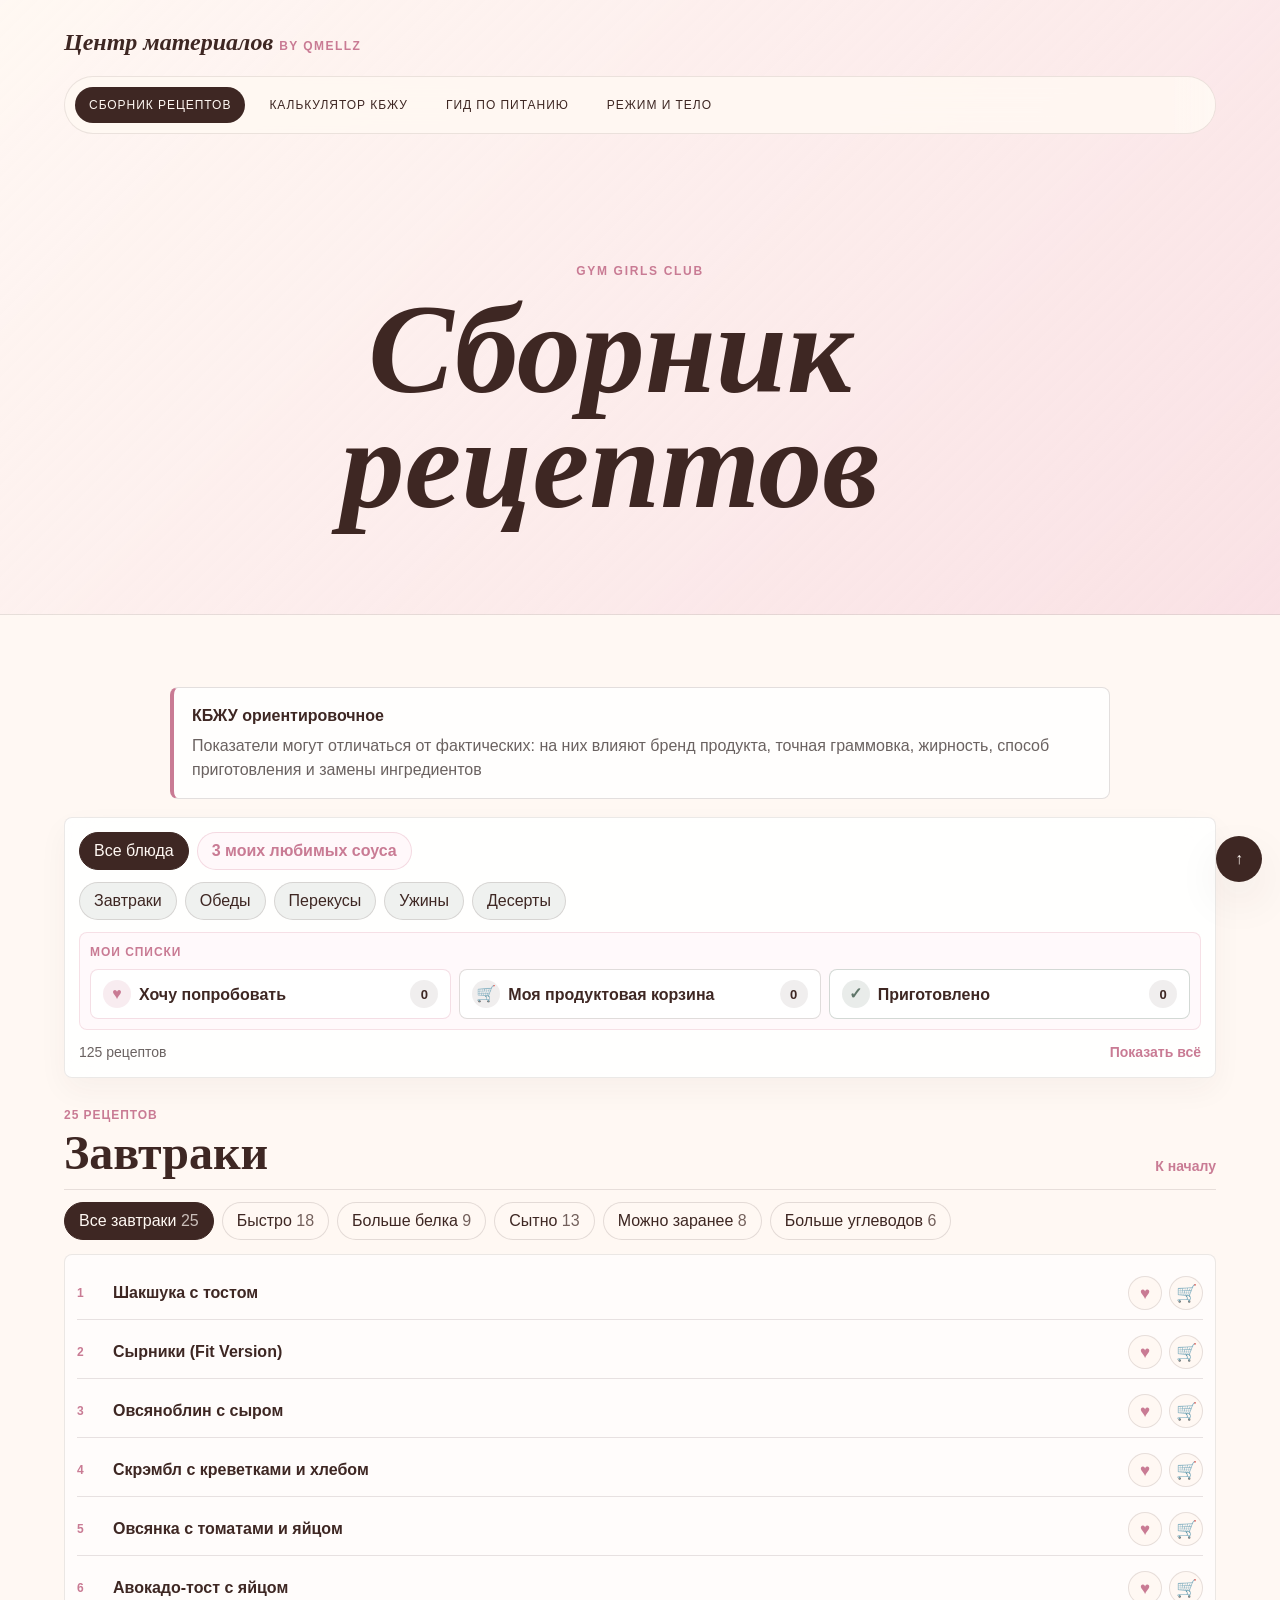
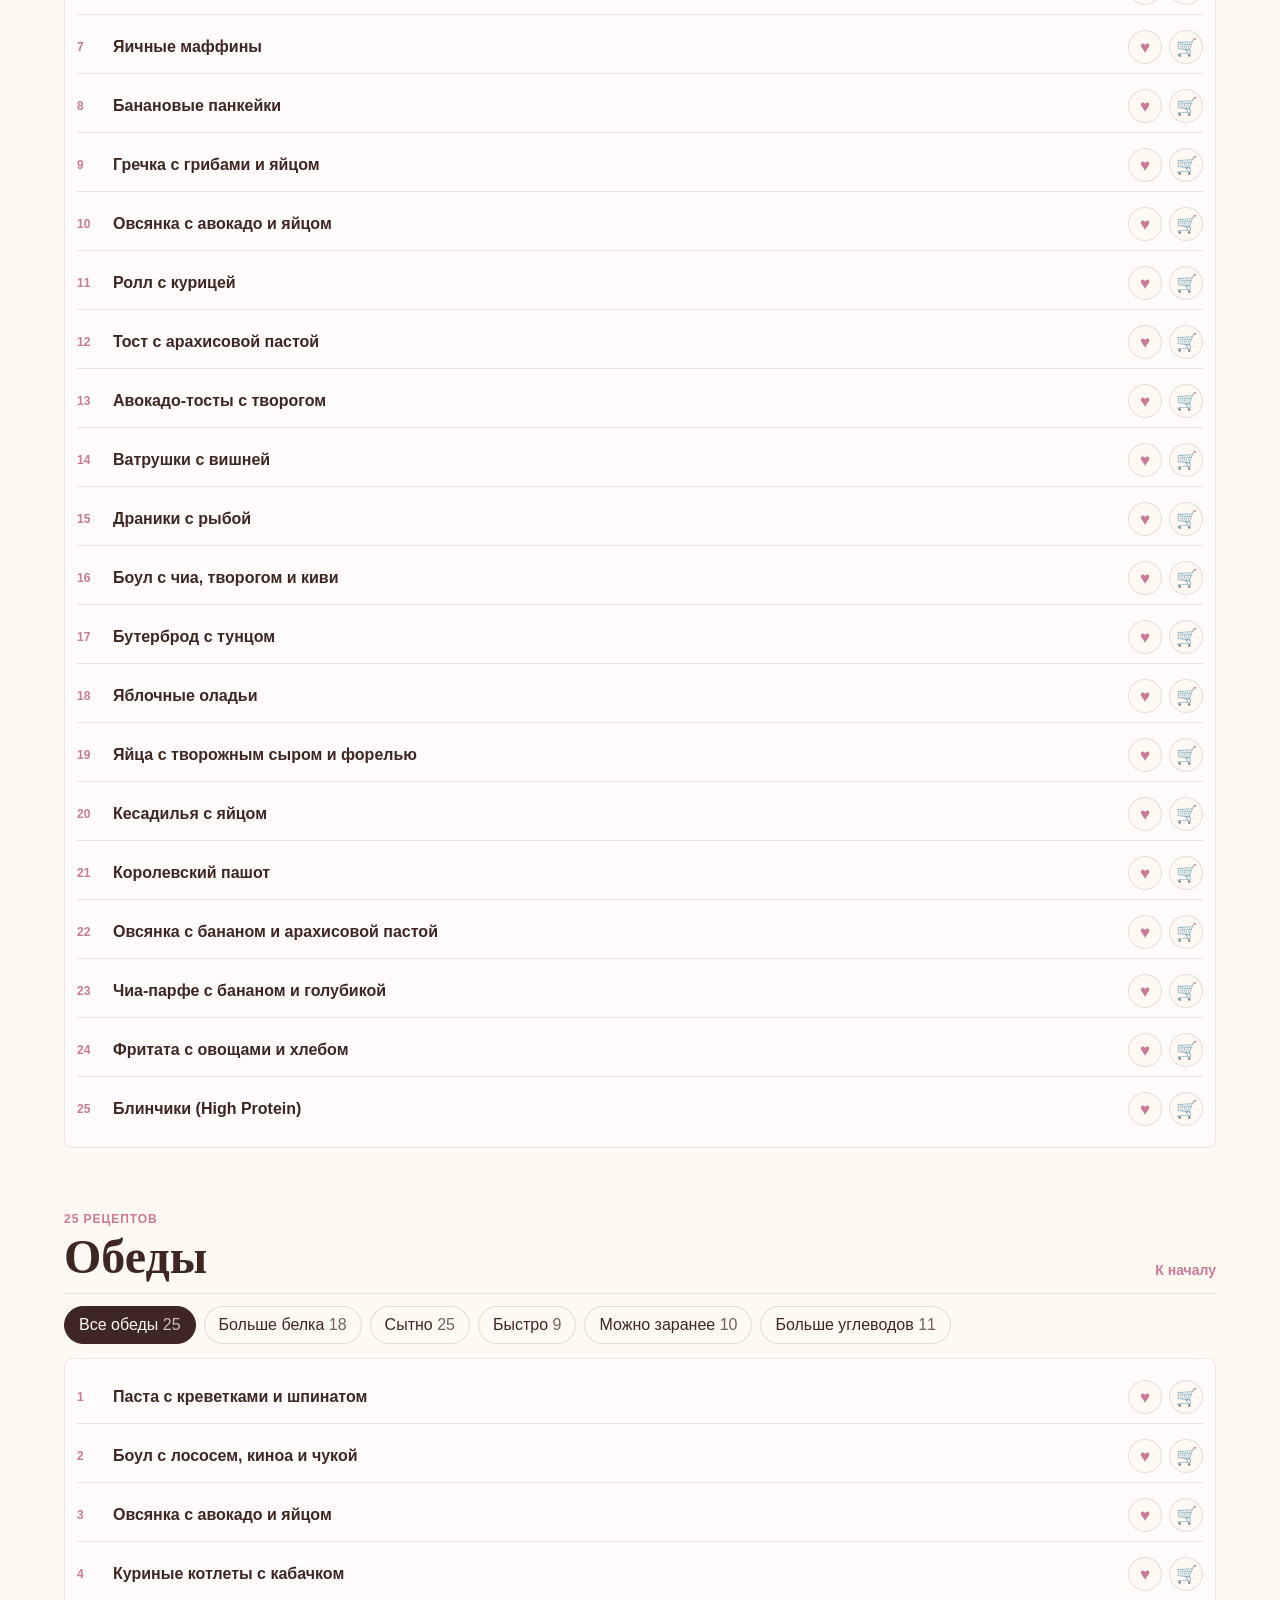
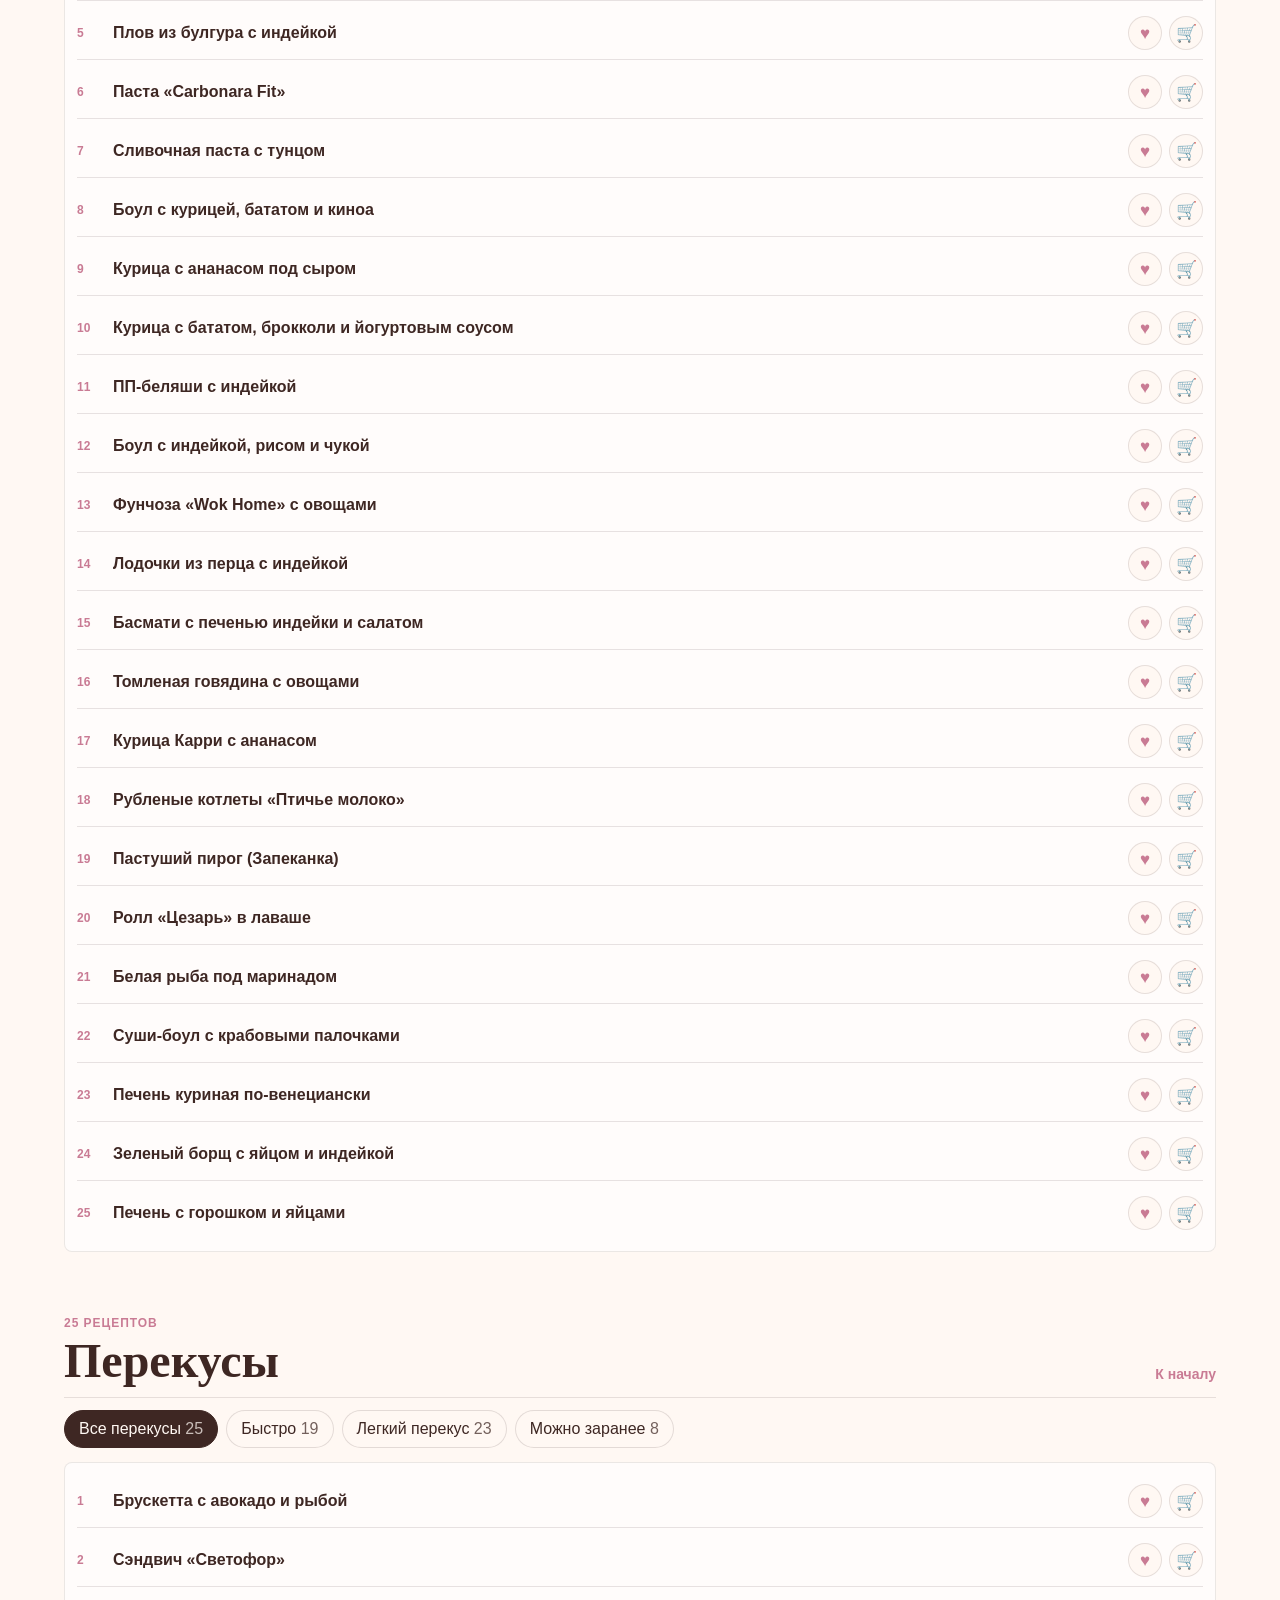
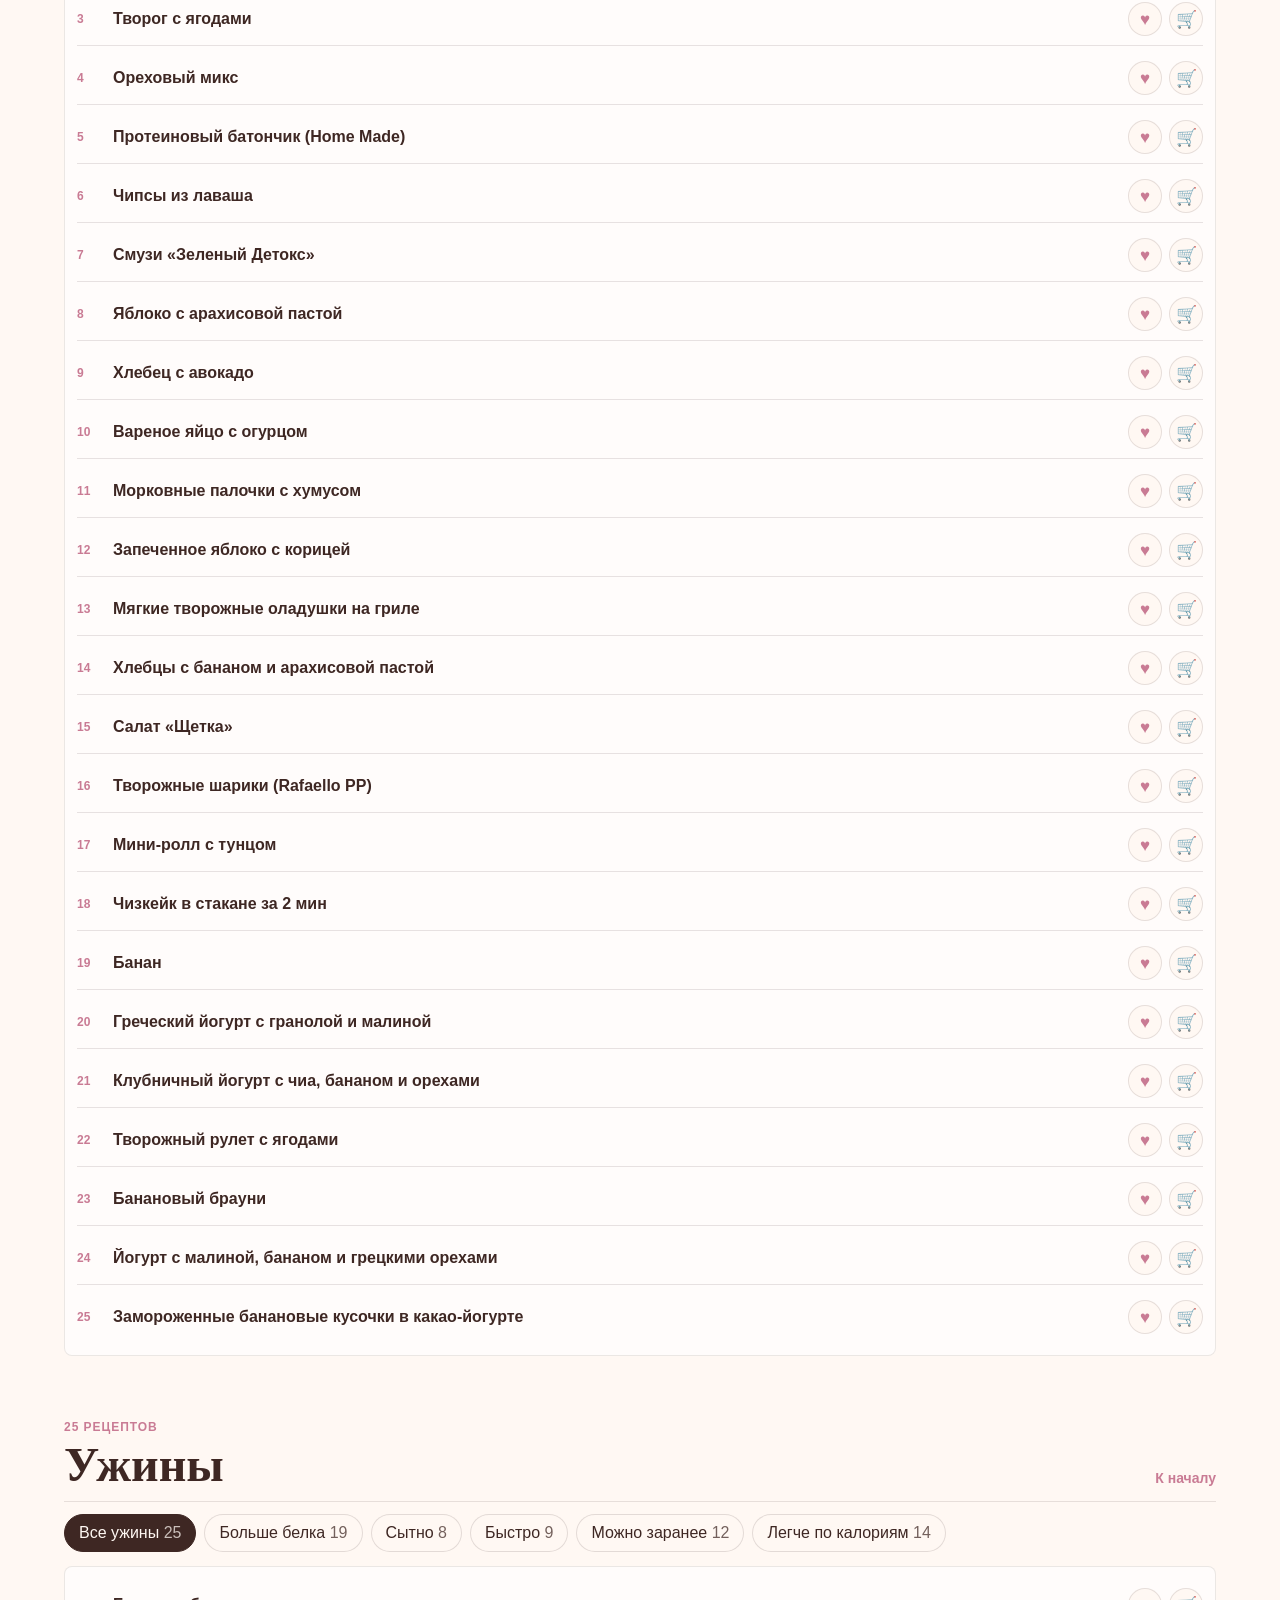
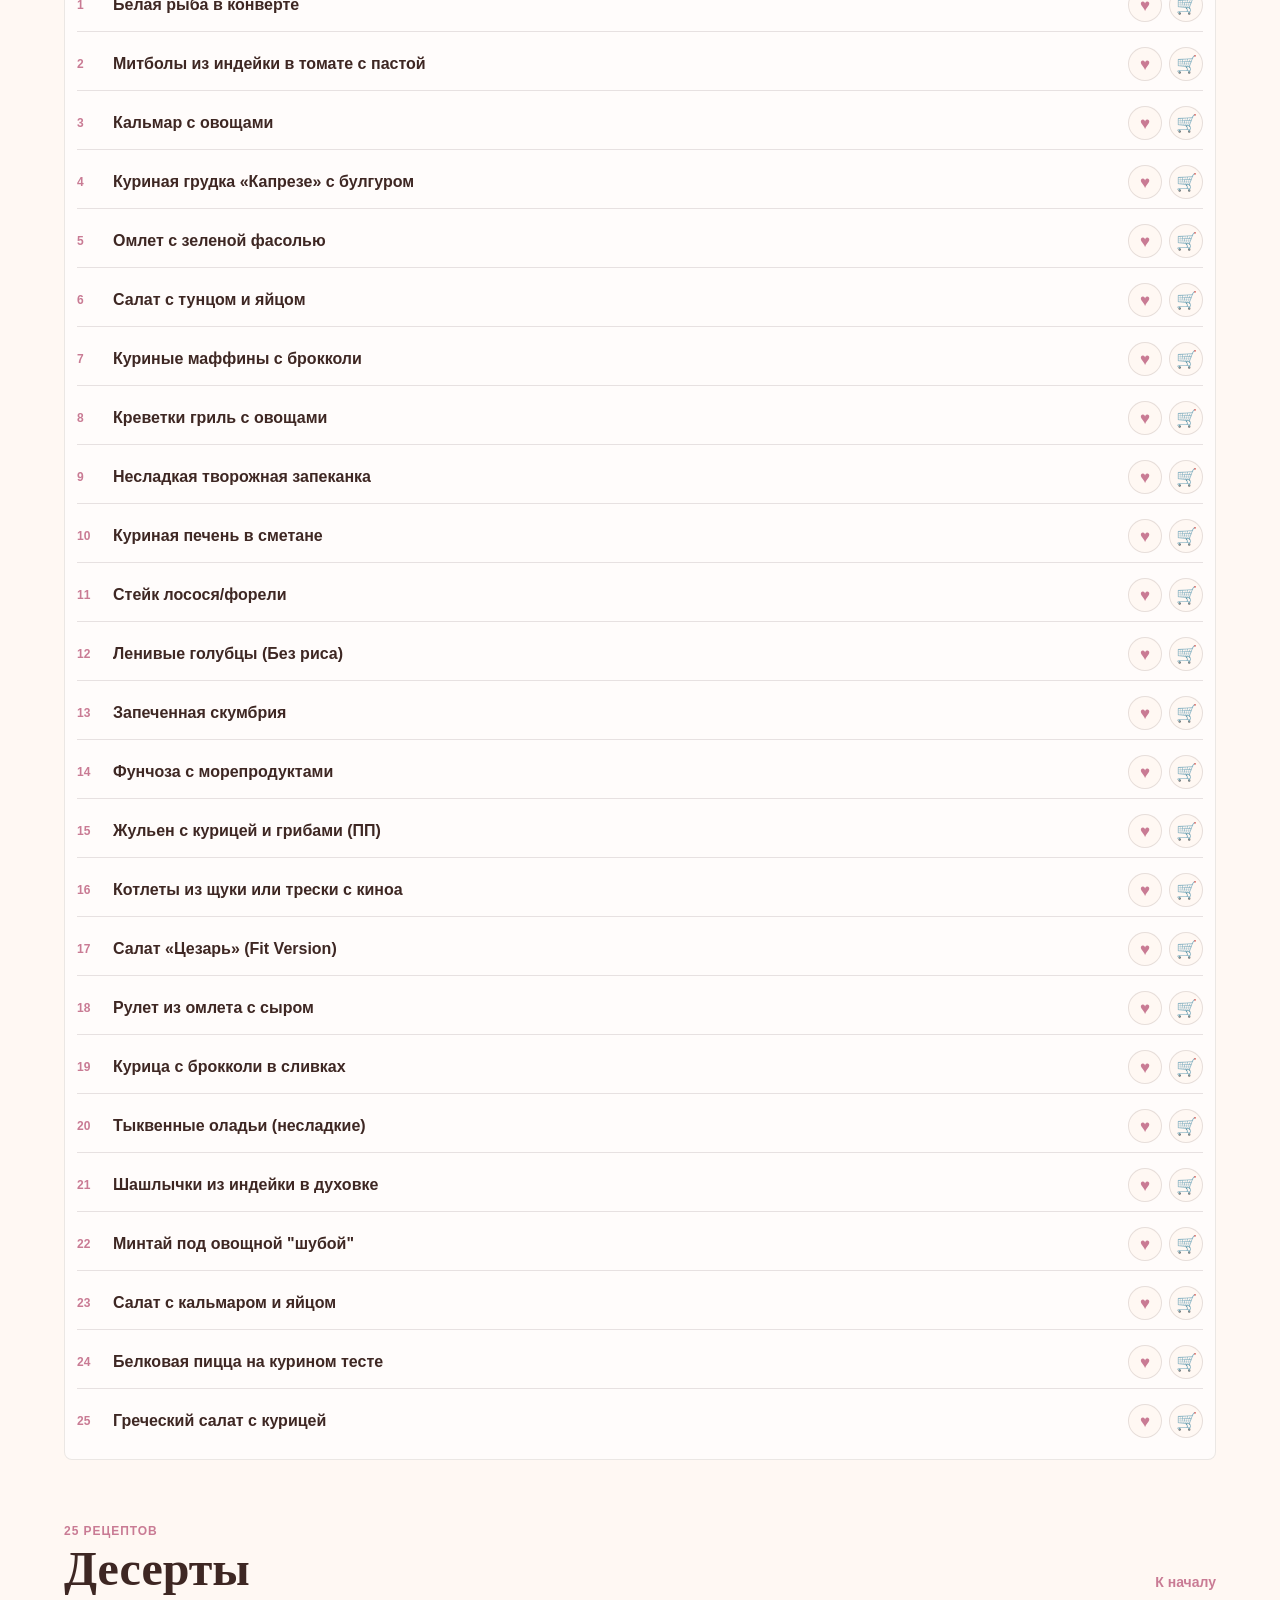
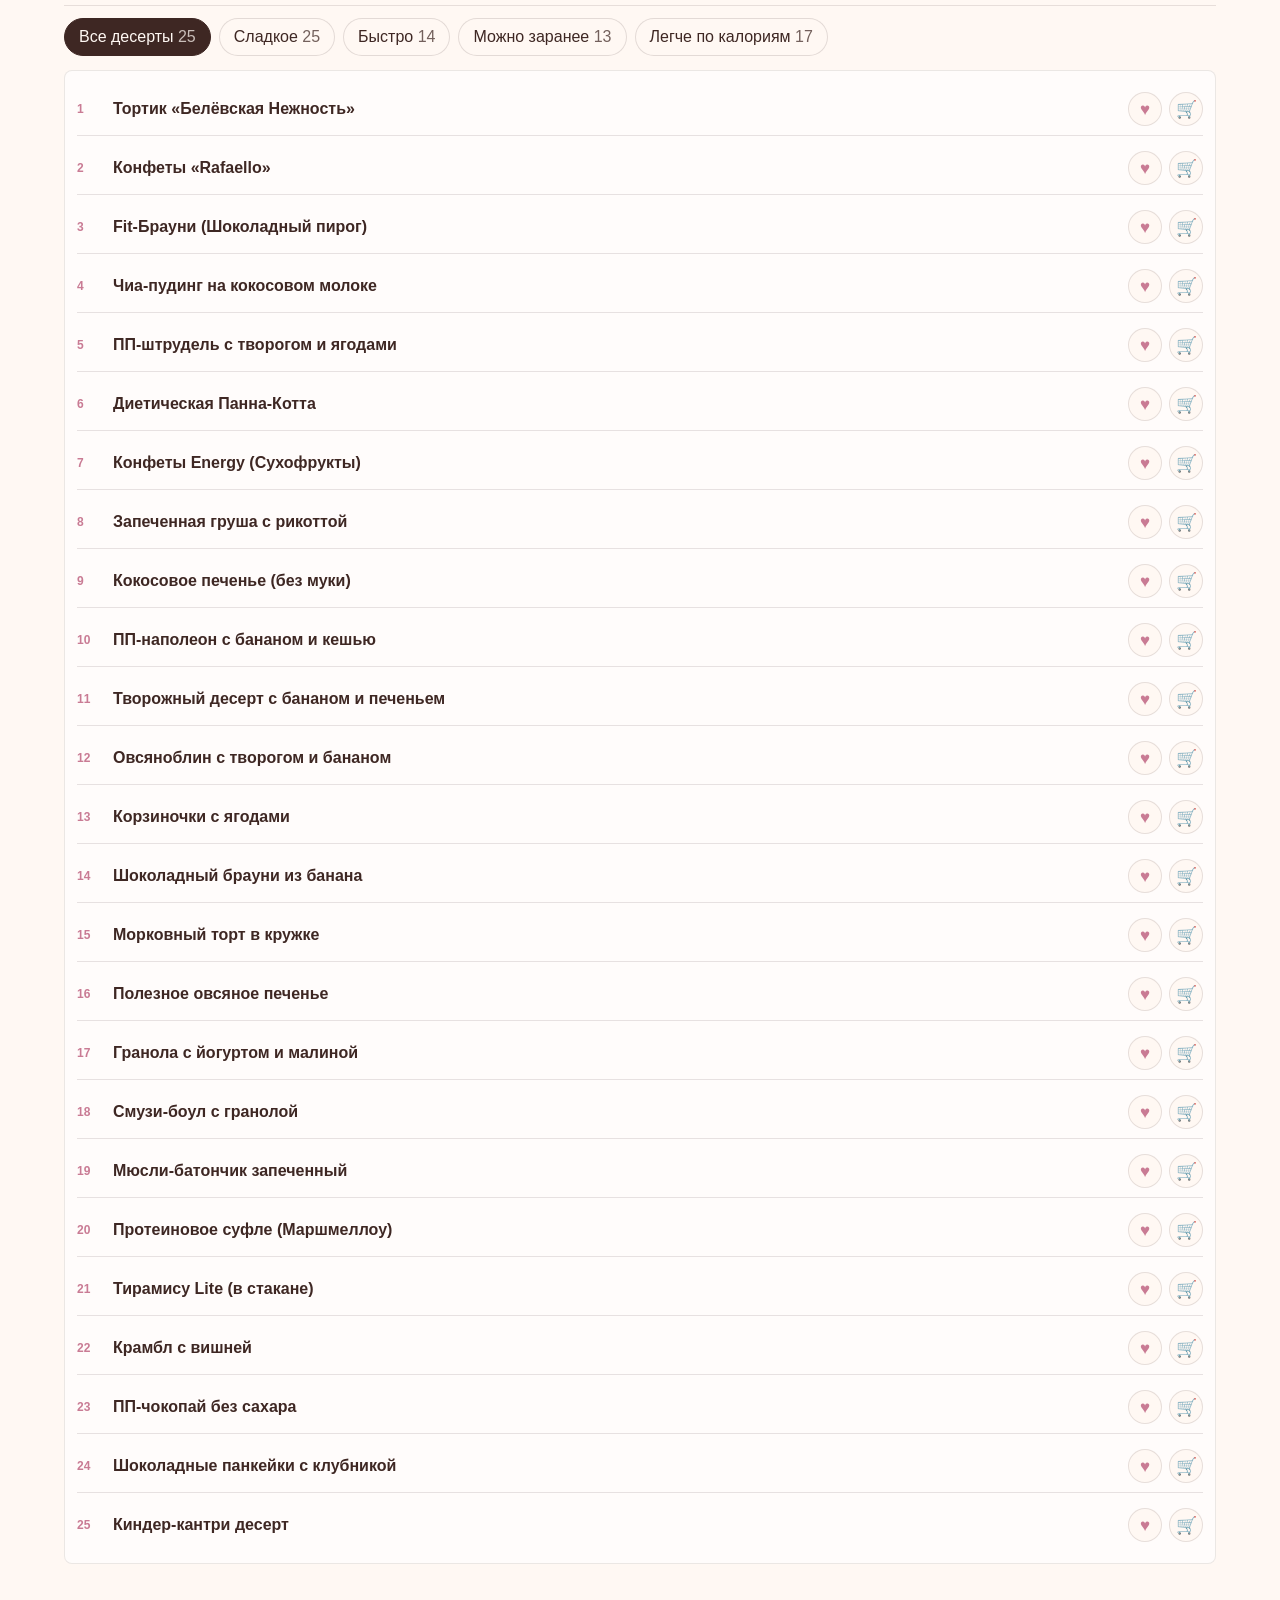
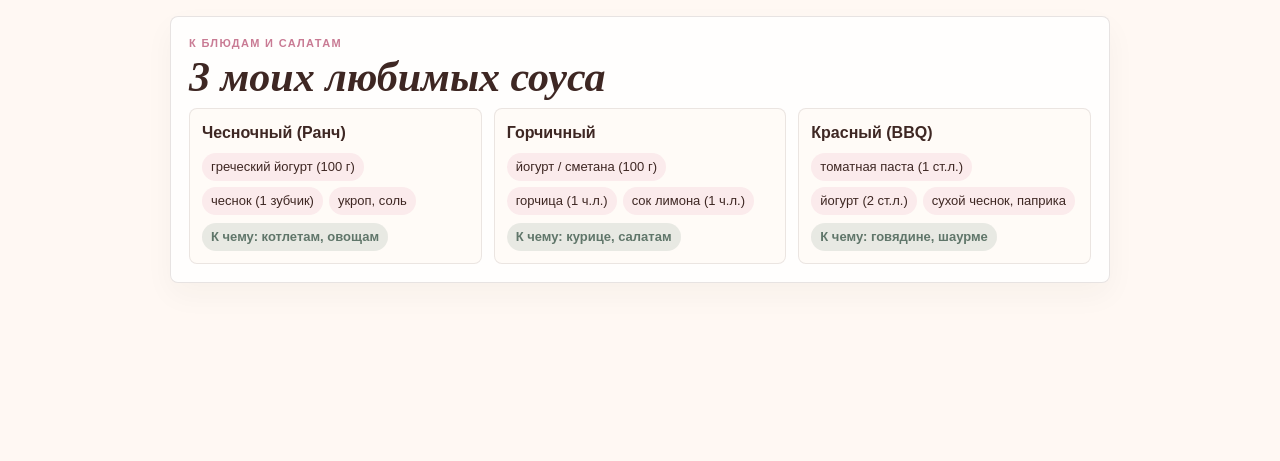
==== commit 3409d09e: "Add nutrition and body guide pages" ====
--- a/materials-hub/index.html
+++ b/materials-hub/index.html
@@ -5,7 +5,7 @@
   <meta name="viewport" content="width=device-width, initial-scale=1.0">
   <meta name="description" content="Центр материалов Gym Girls Club: сборник рецептов, КБЖУ, отметки и продуктовая корзина.">
   <title>Gym Girls Club — центр материалов</title>
-  <link rel="stylesheet" href="assets/css/materials.css">
+  <link rel="stylesheet" href="assets/css/materials.css?v=hub-4">
 </head>
 <body>
   <div class="materials-hub">
@@ -14,10 +14,10 @@
 
       <div class="hub-nav-wrap" aria-label="Навигация по материалам">
         <nav class="hub-nav">
-          <a class="hub-nav__item is-active" href="#recipes">Сборник рецептов</a>
+          <a class="hub-nav__item is-active" href="index.html#recipes">Сборник рецептов</a>
           <a class="hub-nav__item" href="calculator.html">Калькулятор КБЖУ</a>
-          <span class="hub-nav__item is-muted">Гайды</span>
-          <span class="hub-nav__item is-muted">Полезные материалы</span>
+          <a class="hub-nav__item" href="nutrition-guide.html">Гид по питанию</a>
+          <a class="hub-nav__item" href="body-guide.html">Режим и тело</a>
         </nav>
       </div>
 
@@ -93,6 +93,6 @@
   </div>
 
   <script src="assets/data/recipes-data.js"></script>
-  <script src="assets/js/materials.js"></script>
+  <script src="assets/js/materials.js?v=hub-4"></script>
 </body>
 </html>
--- a/materials-hub/assets/css/materials.css
+++ b/materials-hub/assets/css/materials.css
@@ -750,6 +750,12 @@
 
 .status-icon--shopping {
   color: var(--espresso);
+}
+
+.status-icon--remove-cooked {
+  color: var(--muted);
+  font-size: 22px;
+  line-height: 1;
 }
 
 .status-icon.is-active {
@@ -863,6 +869,12 @@
   overflow-wrap: anywhere;
 }
 
+.recipe-modal__actions {
+  display: flex;
+  gap: 8px;
+  align-items: center;
+}
+
 .recipe-modal__close {
   width: 38px;
   height: 38px;
@@ -1140,6 +1152,10 @@
   display: grid;
   grid-template-columns: repeat(3, minmax(0, 1fr));
   gap: 10px;
+}
+
+.calculator-fields--activity {
+  grid-template-columns: repeat(2, minmax(0, 1fr));
 }
 
 .calculator-field {
@@ -1340,18 +1356,6 @@
   background: var(--espresso);
 }
 
-.macro-legend {
-  display: flex;
-  flex-wrap: wrap;
-  justify-content: center;
-  gap: 10px;
-  color: var(--muted);
-  font-size: 12px;
-  font-weight: 800;
-  text-transform: uppercase;
-}
-
-.macro-legend span,
 .macro-result span {
   display: inline-flex;
   align-items: center;
@@ -1429,12 +1433,245 @@
   color: var(--espresso);
 }
 
+.guide-hero {
+  min-height: 520px;
+}
+
+.guide-hero h1 {
+  font-size: clamp(56px, 9vw, 112px);
+}
+
+.guide-shell {
+  display: grid;
+  gap: 46px;
+}
+
+.guide-grid {
+  display: grid;
+  grid-template-columns: repeat(2, minmax(0, 1fr));
+  gap: 16px;
+}
+
+.guide-grid--intro {
+  align-items: stretch;
+}
+
+.guide-panel,
+.guide-zone,
+.guide-mini-card,
+.cycle-card,
+.guide-cta {
+  border: 1px solid rgba(62, 39, 35, 0.12);
+  border-radius: 8px;
+  background: rgba(255, 255, 255, 0.78);
+  box-shadow: var(--shadow);
+}
+
+.guide-panel {
+  display: grid;
+  align-content: start;
+  gap: 14px;
+  padding: clamp(18px, 3vw, 28px);
+}
+
+.guide-panel--dark {
+  background: var(--espresso);
+  color: var(--cream);
+}
+
+.guide-panel--dark h2,
+.guide-panel--dark .guide-kicker {
+  color: var(--cream);
+}
+
+.guide-panel h2,
+.guide-panel h3,
+.guide-zone h3,
+.guide-mini-card h3,
+.cycle-card h3,
+.guide-cta h3 {
+  margin: 0;
+  color: var(--espresso);
+  font-family: Georgia, "Times New Roman", serif;
+  font-size: clamp(24px, 3vw, 38px);
+  line-height: 1;
+}
+
+.guide-panel--dark p,
+.guide-panel--dark .guide-result {
+  color: rgba(255, 248, 243, 0.86);
+}
+
+.guide-panel p,
+.guide-zone p,
+.guide-mini-card p,
+.cycle-card p {
+  margin: 0;
+  color: var(--muted);
+}
+
+.guide-kicker,
+.guide-zone span,
+.guide-mini-card span,
+.cycle-card span {
+  color: var(--dusty-rose);
+  font-size: 12px;
+  font-weight: 800;
+  letter-spacing: 0.1em;
+  text-transform: uppercase;
+}
+
+.guide-search {
+  display: grid;
+  gap: 8px;
+  font-weight: 800;
+}
+
+.guide-search span {
+  color: inherit;
+  font-size: 12px;
+  letter-spacing: 0.08em;
+  text-transform: uppercase;
+}
+
+.guide-search input {
+  width: 100%;
+  min-height: 50px;
+  padding: 0 14px;
+  border: 1px solid rgba(62, 39, 35, 0.16);
+  border-radius: 8px;
+  background: rgba(255, 248, 243, 0.92);
+  color: var(--deep-text);
+  font-size: 16px;
+  font-weight: 700;
+  outline: 0;
+}
+
+.guide-search input:focus {
+  border-color: var(--dusty-rose);
+  box-shadow: 0 0 0 3px rgba(201, 123, 148, 0.14);
+}
+
+.guide-result {
+  display: grid;
+  gap: 5px;
+  min-height: 74px;
+  padding: 14px;
+  border-radius: 8px;
+  background: rgba(255, 248, 243, 0.1);
+  color: var(--muted);
+  font-weight: 700;
+}
+
+.guide-result strong {
+  color: inherit;
+}
+
+.guide-result--green {
+  background: rgba(96, 118, 106, 0.14);
+  color: var(--sage);
+}
+
+.guide-result--amber {
+  background: rgba(200, 148, 60, 0.16);
+  color: #8a5b14;
+}
+
+.guide-result--rose {
+  background: rgba(201, 123, 148, 0.16);
+  color: var(--dusty-rose);
+}
+
+.guide-section {
+  display: grid;
+  gap: 18px;
+}
+
+.guide-zone-grid,
+.cycle-grid,
+.guide-card-list {
+  display: grid;
+  grid-template-columns: repeat(3, minmax(0, 1fr));
+  gap: 14px;
+}
+
+.guide-card-list {
+  grid-template-columns: repeat(4, minmax(0, 1fr));
+}
+
+.guide-zone,
+.guide-mini-card,
+.cycle-card {
+  display: grid;
+  gap: 10px;
+  padding: 18px;
+}
+
+.guide-zone {
+  border-top: 5px solid var(--sage);
+}
+
+.guide-zone--amber {
+  border-top-color: #c8943c;
+}
+
+.guide-zone--rose {
+  border-top-color: var(--dusty-rose);
+}
+
+.guide-filter-row {
+  display: flex;
+  flex-wrap: wrap;
+  gap: 8px;
+}
+
+.guide-cta {
+  display: flex;
+  gap: 18px;
+  align-items: center;
+  justify-content: space-between;
+  padding: 18px;
+  background: rgba(244, 201, 214, 0.22);
+}
+
+.guide-link {
+  width: fit-content;
+}
+
+.guide-checks {
+  display: grid;
+  gap: 10px;
+}
+
+.guide-checks label {
+  display: grid;
+  grid-template-columns: auto minmax(0, 1fr);
+  gap: 10px;
+  align-items: start;
+  padding: 12px;
+  border: 1px solid rgba(62, 39, 35, 0.1);
+  border-radius: 8px;
+  background: rgba(255, 248, 243, 0.62);
+  color: var(--deep-text);
+  font-weight: 700;
+}
+
+.guide-checks input {
+  width: 18px;
+  height: 18px;
+  accent-color: var(--dusty-rose);
+}
+
 @media (max-width: 980px) {
   .recipe-grid,
   .favorite-sauces__list,
   .bonus-grid,
   .shopping-layout,
-  .calculator-layout {
+  .calculator-layout,
+  .guide-grid,
+  .guide-zone-grid,
+  .cycle-grid,
+  .guide-card-list {
     grid-template-columns: 1fr;
   }
 
@@ -1444,6 +1681,11 @@
 
   .calculator-result {
     position: static;
+  }
+
+  .guide-cta {
+    align-items: flex-start;
+    flex-direction: column;
   }
 }
 
@@ -1522,6 +1764,34 @@
     grid-template-columns: minmax(0, 1fr);
   }
 
+  .macro-result {
+    display: flex;
+    align-items: center;
+    justify-content: space-between;
+    gap: 12px;
+    border-left-width: 5px;
+  }
+
+  .macro-result:nth-child(1) {
+    border-left-color: var(--dusty-rose);
+  }
+
+  .macro-result:nth-child(2) {
+    border-left-color: var(--sage);
+  }
+
+  .macro-result:nth-child(3) {
+    border-left-color: var(--espresso);
+  }
+
+  .macro-result span {
+    justify-content: flex-start;
+  }
+
+  .macro-result strong {
+    margin-top: 0;
+  }
+
   .calculator-card,
   .calculator-result {
     margin-left: -4px;
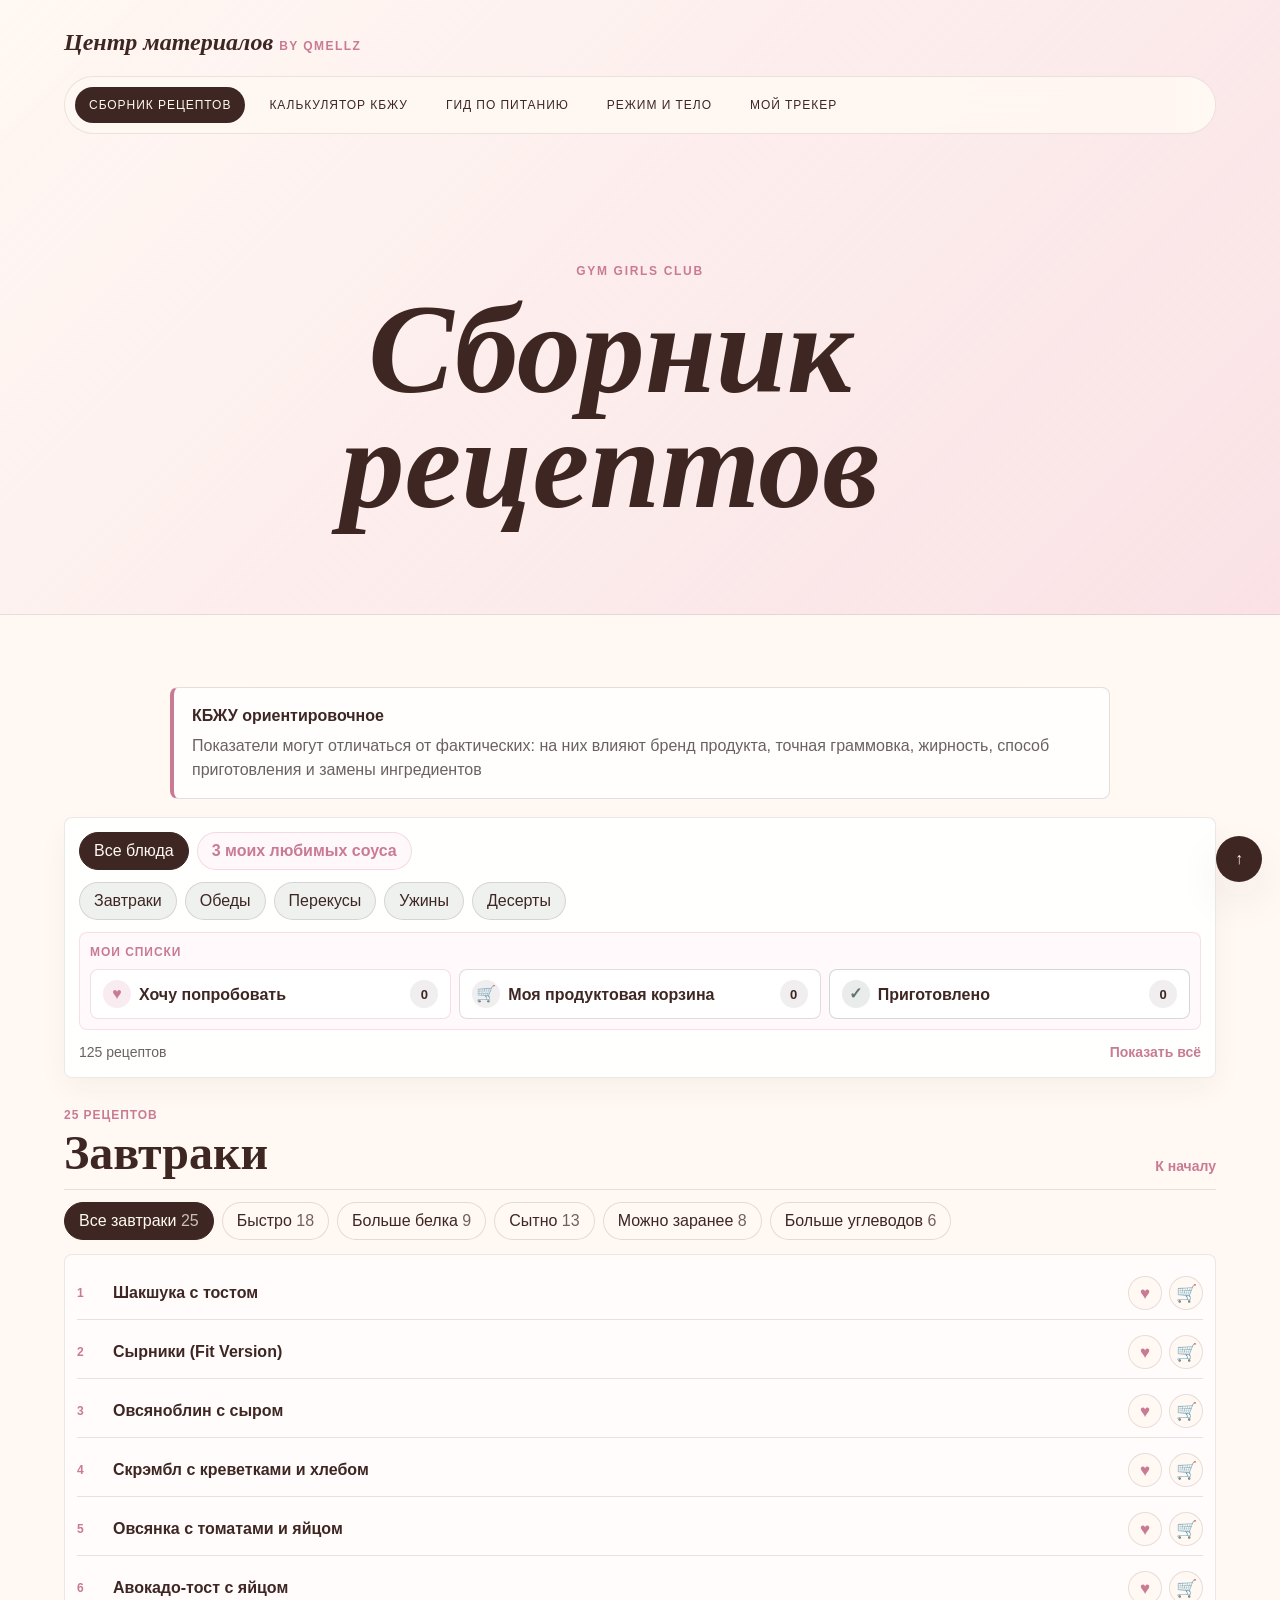
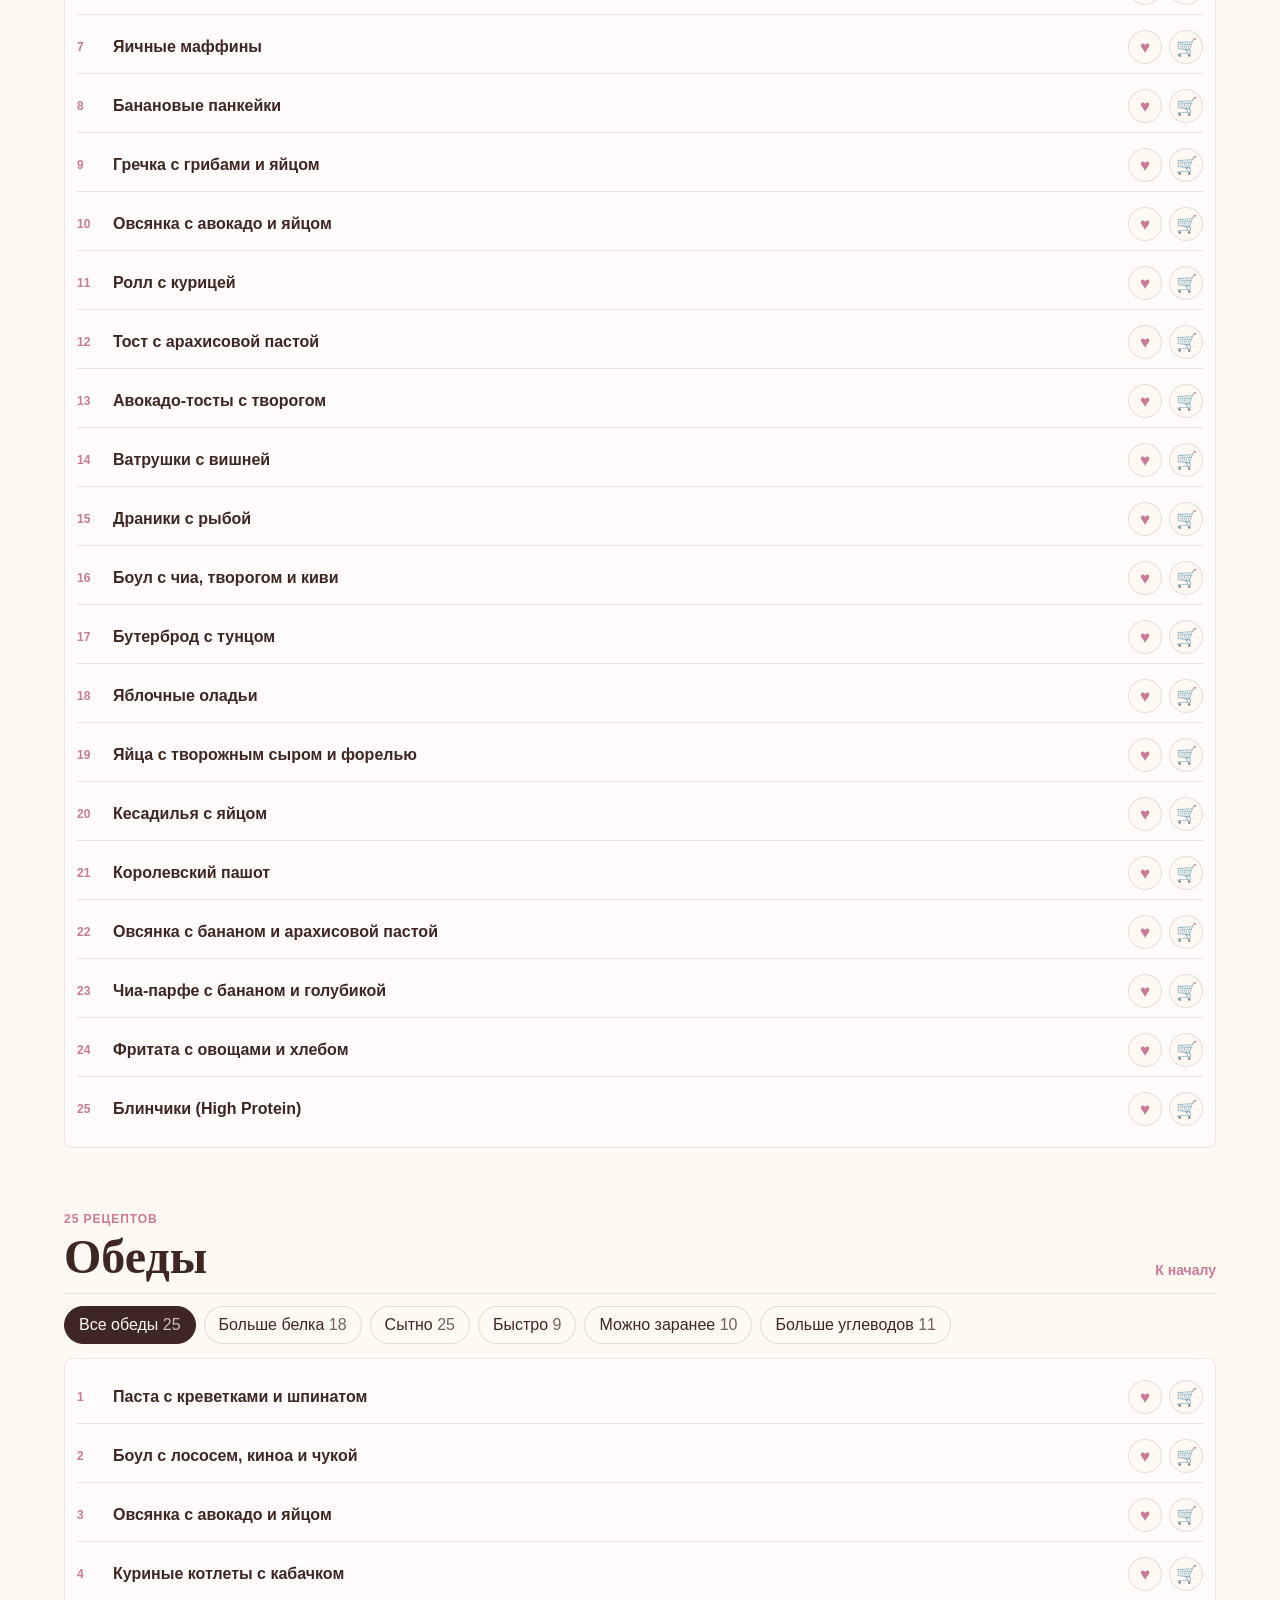
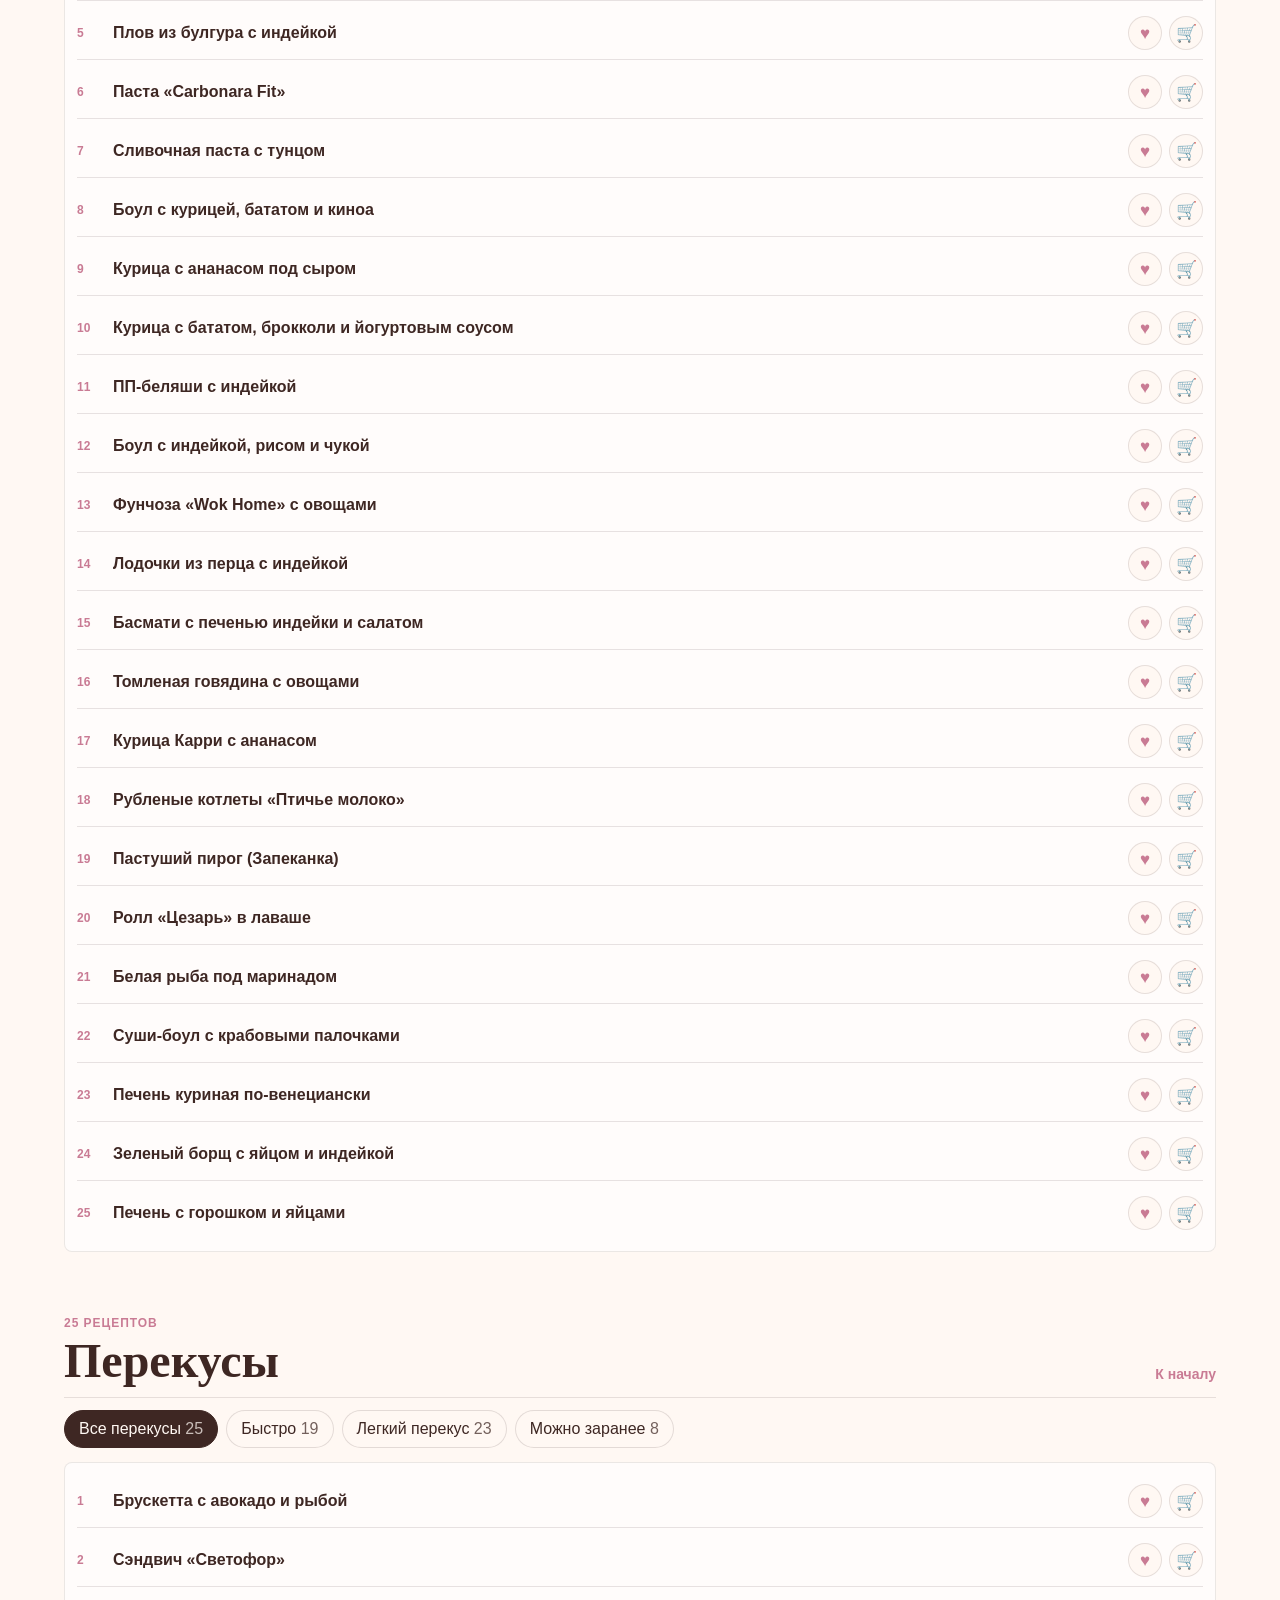
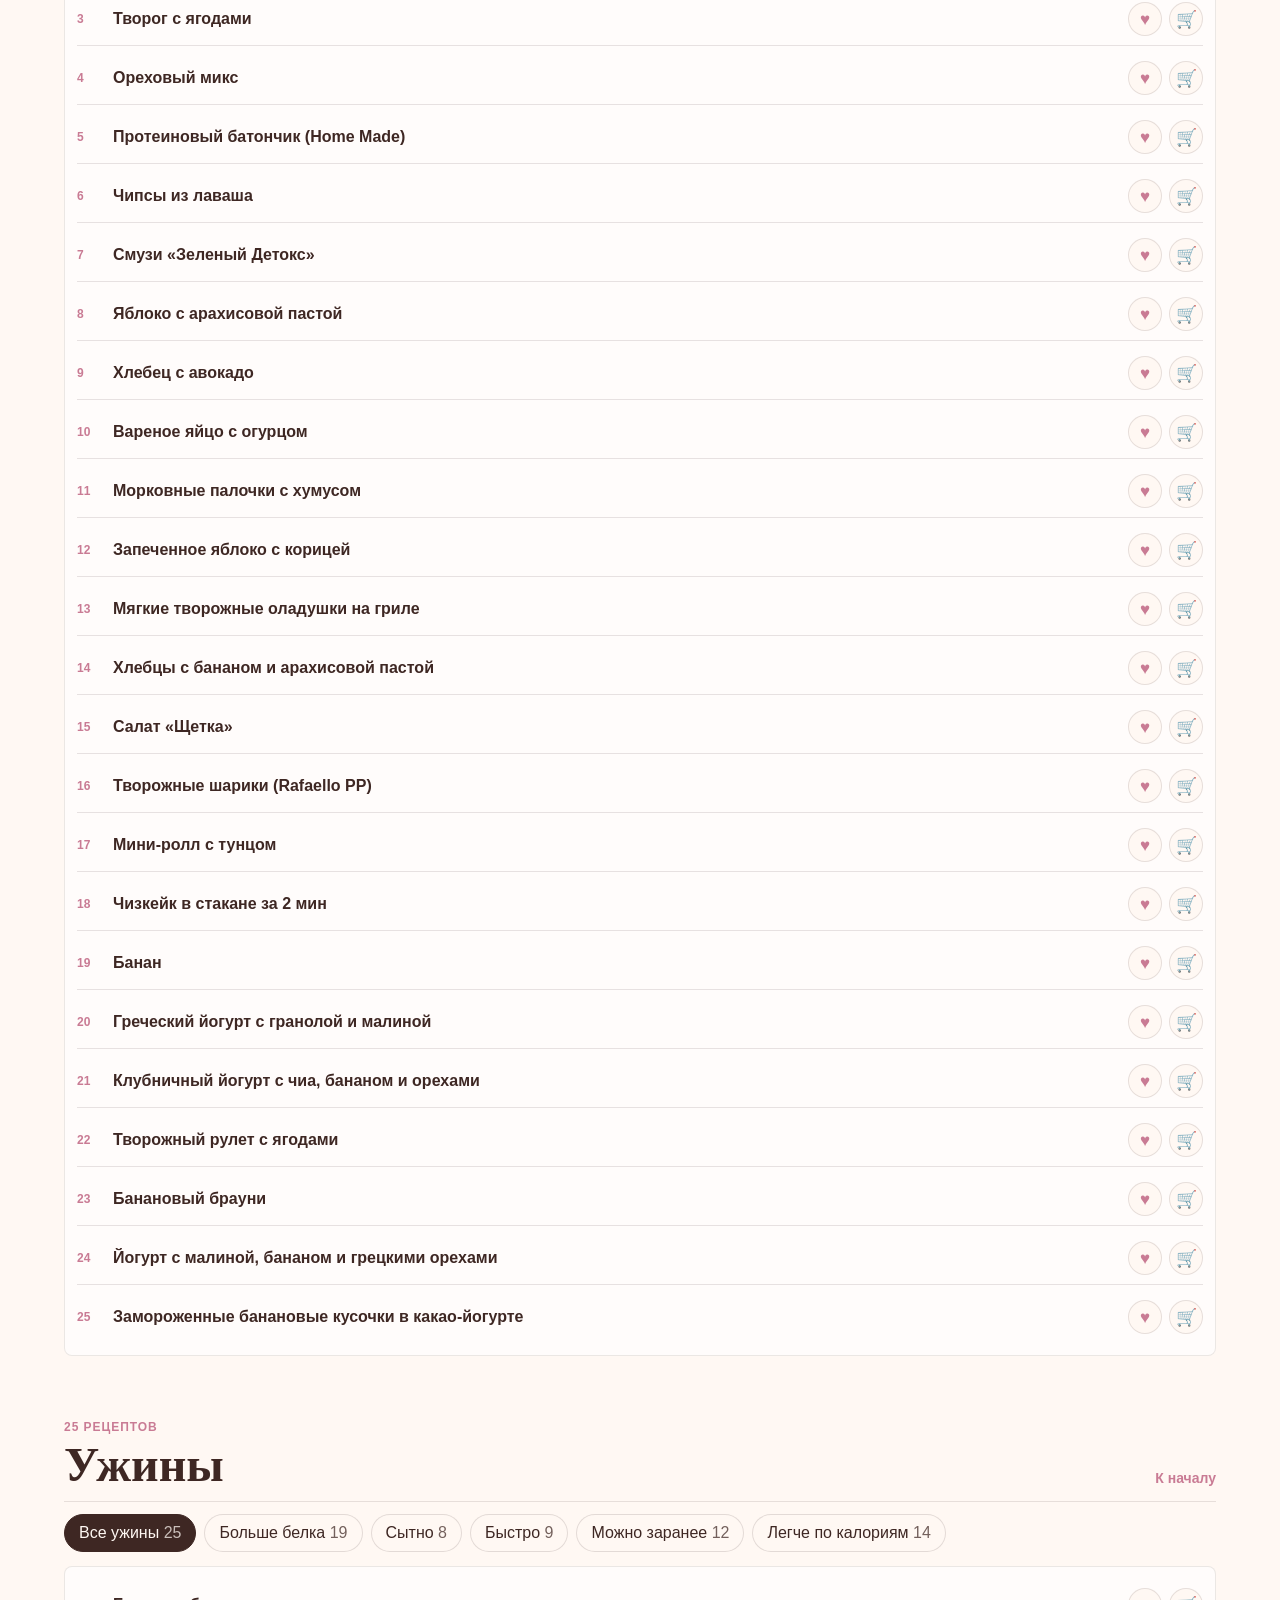
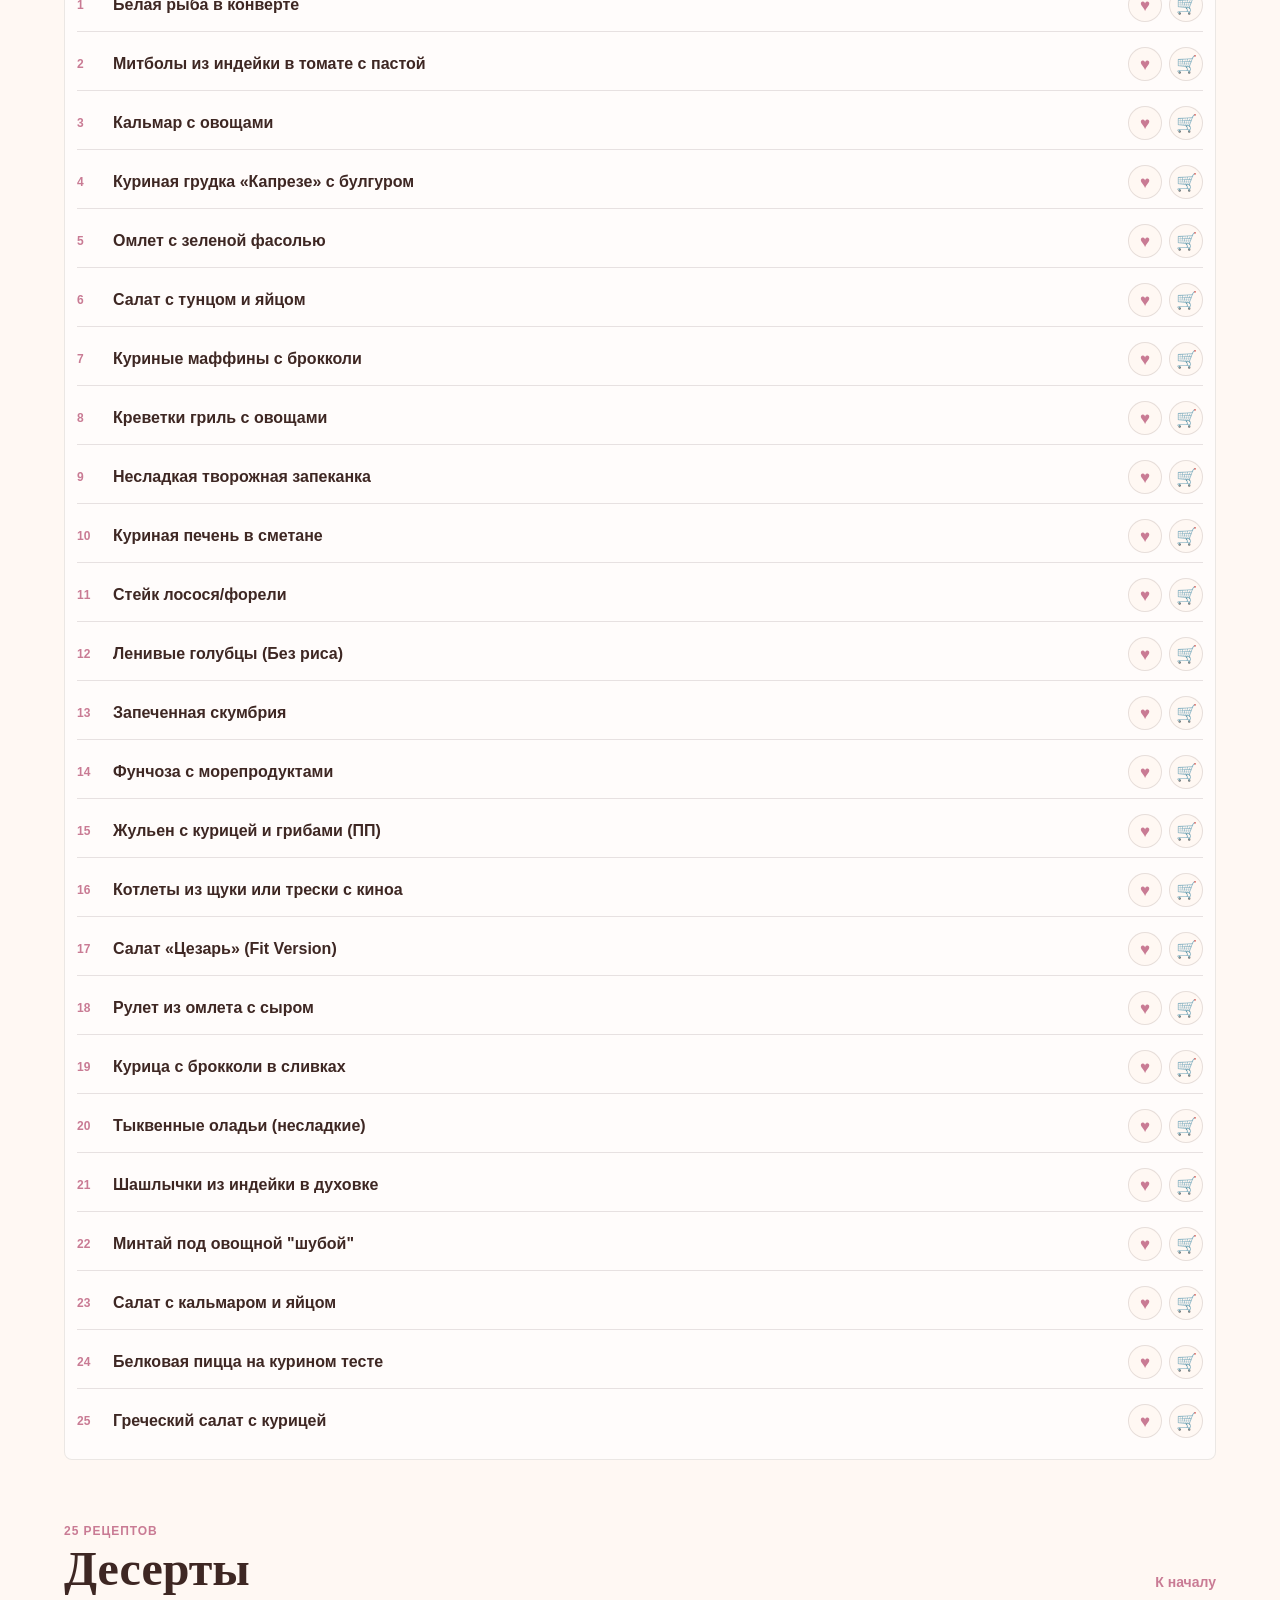
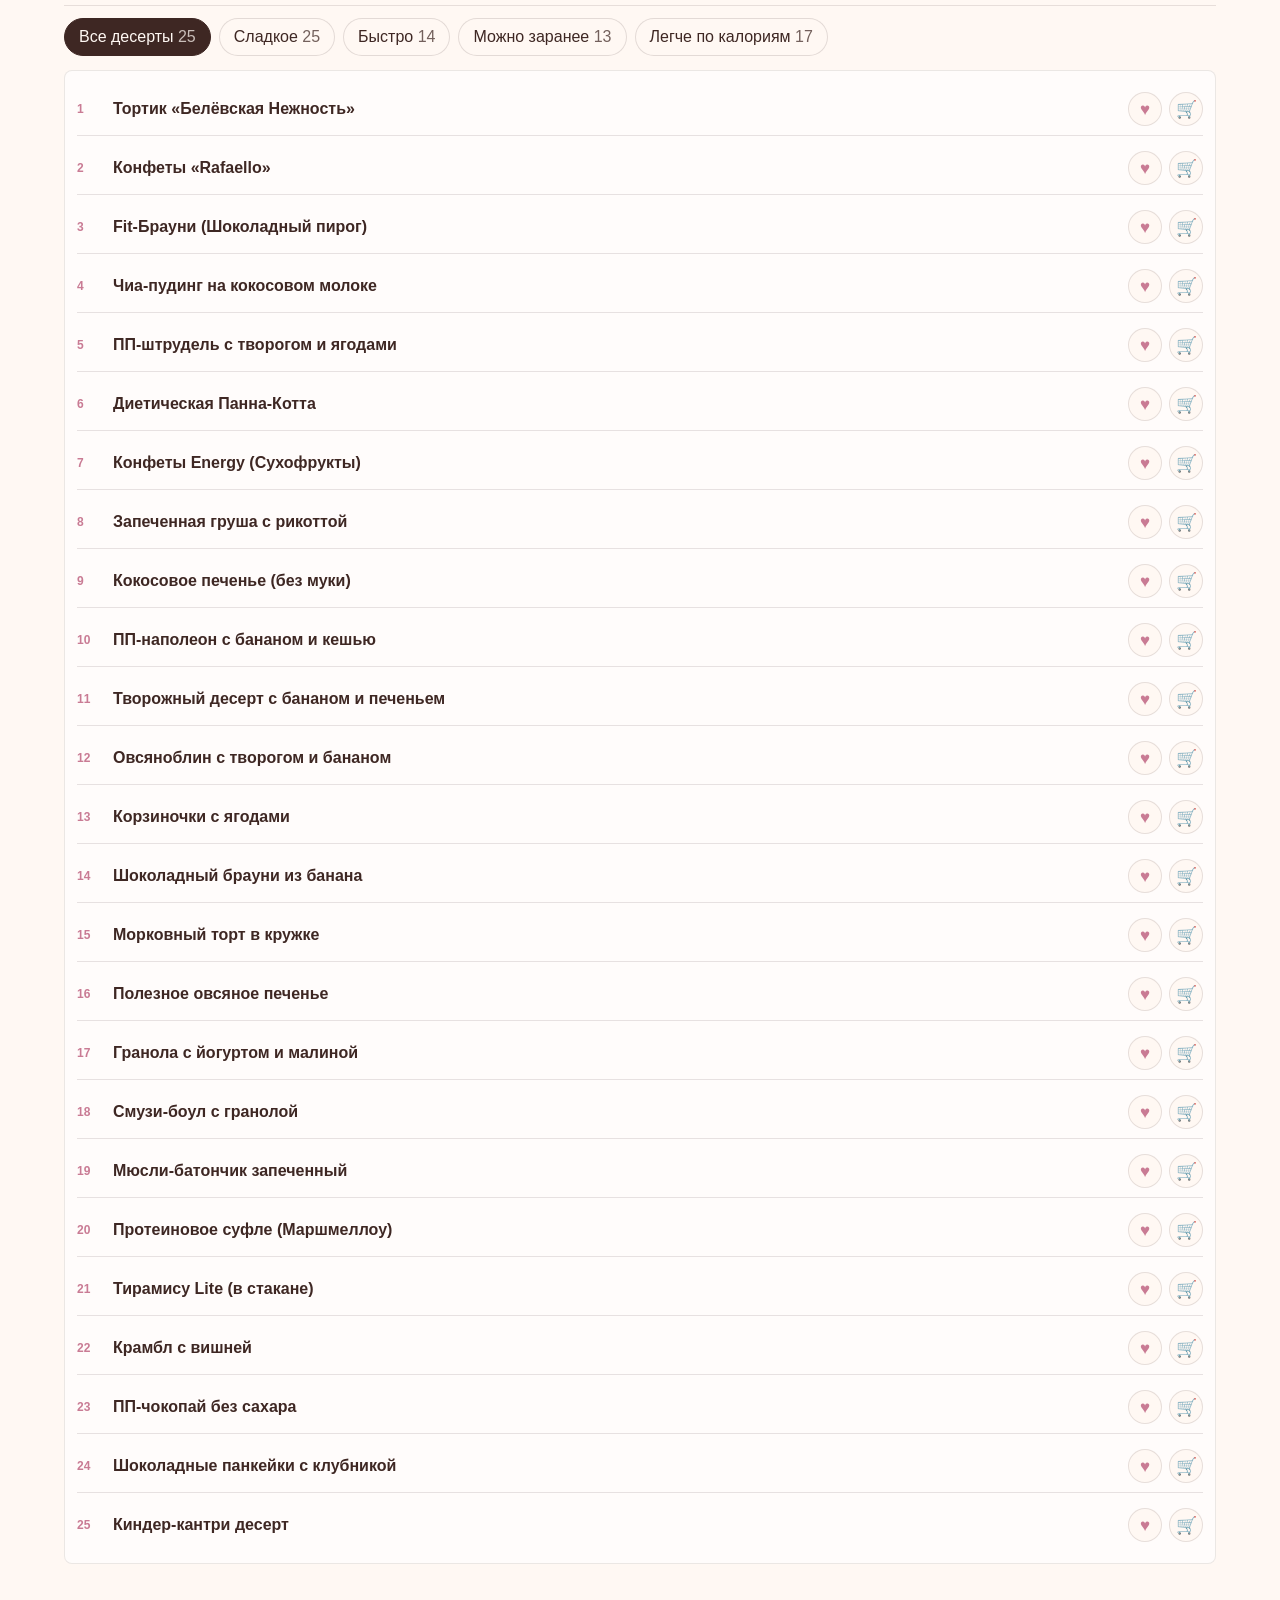
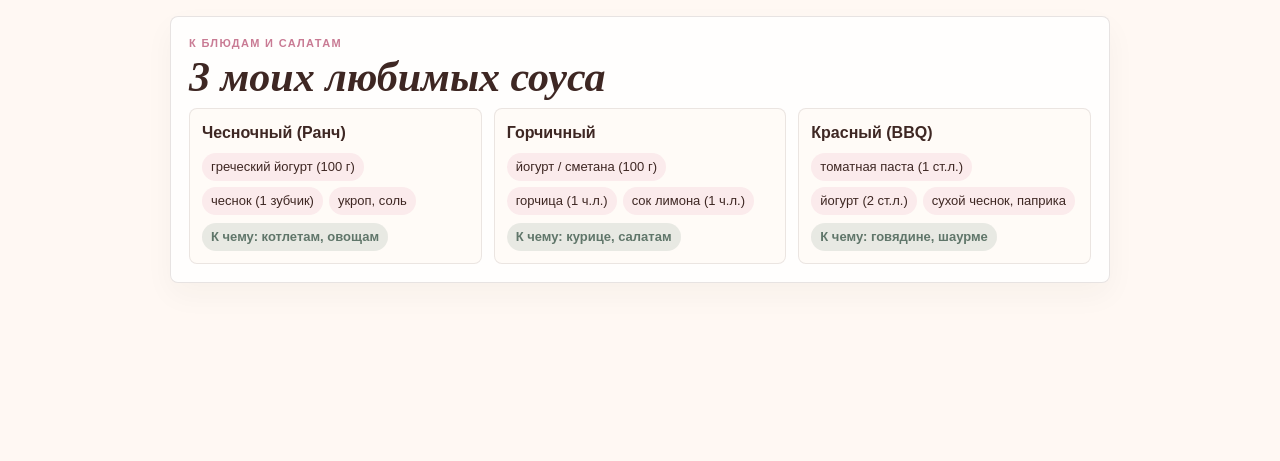
==== commit b25286e2: "Add weekly progress tracker" ====
--- a/materials-hub/index.html
+++ b/materials-hub/index.html
@@ -5,7 +5,7 @@
   <meta name="viewport" content="width=device-width, initial-scale=1.0">
   <meta name="description" content="Центр материалов Gym Girls Club: сборник рецептов, КБЖУ, отметки и продуктовая корзина.">
   <title>Gym Girls Club — центр материалов</title>
-  <link rel="stylesheet" href="assets/css/materials.css?v=hub-4">
+  <link rel="stylesheet" href="assets/css/materials.css?v=hub-5">
 </head>
 <body>
   <div class="materials-hub">
@@ -18,6 +18,7 @@
           <a class="hub-nav__item" href="calculator.html">Калькулятор КБЖУ</a>
           <a class="hub-nav__item" href="nutrition-guide.html">Гид по питанию</a>
           <a class="hub-nav__item" href="body-guide.html">Режим и тело</a>
+          <a class="hub-nav__item" href="tracker.html">Мой трекер</a>
         </nav>
       </div>
 
--- a/materials-hub/assets/css/materials.css
+++ b/materials-hub/assets/css/materials.css
@@ -1662,6 +1662,220 @@
   accent-color: var(--dusty-rose);
 }
 
+.tracker-hero h1 {
+  max-width: 760px;
+  font-size: clamp(52px, 9vw, 112px);
+}
+
+.tracker-shell {
+  display: grid;
+  gap: 22px;
+}
+
+.tracker-top,
+.tracker-bottom {
+  display: grid;
+  grid-template-columns: minmax(0, 1.1fr) minmax(280px, 0.9fr);
+  gap: 18px;
+}
+
+.tracker-card {
+  border: 1px solid rgba(62, 39, 35, 0.1);
+  border-radius: 8px;
+  background: rgba(255, 255, 255, 0.72);
+  box-shadow: var(--shadow);
+  padding: clamp(18px, 3vw, 28px);
+}
+
+.tracker-goal-card,
+.tracker-week-card {
+  background:
+    linear-gradient(135deg, rgba(255, 255, 255, 0.82), rgba(244, 201, 214, 0.18)),
+    var(--surface);
+}
+
+.tracker-summary-card {
+  display: flex;
+  flex-direction: column;
+  gap: 14px;
+}
+
+.tracker-summary-card p {
+  margin: 0;
+  color: var(--muted);
+}
+
+.tracker-score {
+  color: var(--espresso);
+  font-family: Georgia, "Times New Roman", serif;
+  font-size: clamp(30px, 5vw, 52px);
+  font-weight: 700;
+  line-height: 0.95;
+}
+
+.tracker-progress {
+  height: 12px;
+  overflow: hidden;
+  border-radius: 999px;
+  background: rgba(62, 39, 35, 0.08);
+}
+
+.tracker-progress span {
+  display: block;
+  width: 0;
+  height: 100%;
+  border-radius: inherit;
+  background: linear-gradient(90deg, var(--dusty-rose), var(--sage));
+  transition: width 0.2s ease;
+}
+
+.tracker-reset {
+  width: fit-content;
+  margin-top: auto;
+}
+
+.tracker-field {
+  display: grid;
+  gap: 10px;
+}
+
+.tracker-field span,
+.tracker-energy span {
+  color: var(--espresso);
+  font-size: 12px;
+  font-weight: 700;
+  letter-spacing: 0.08em;
+  text-transform: uppercase;
+}
+
+.tracker-field textarea {
+  width: 100%;
+  resize: vertical;
+  border: 1px solid rgba(62, 39, 35, 0.14);
+  border-radius: 8px;
+  background: rgba(255, 248, 243, 0.72);
+  color: var(--deep-text);
+  padding: 14px;
+  outline: none;
+}
+
+.tracker-field textarea:focus {
+  border-color: var(--dusty-rose);
+  box-shadow: 0 0 0 3px rgba(201, 123, 148, 0.16);
+}
+
+.tracker-section-head {
+  margin-bottom: 18px;
+}
+
+.tracker-section-head h2 {
+  margin: 4px 0 0;
+  color: var(--espresso);
+  font-family: Georgia, "Times New Roman", serif;
+  font-size: clamp(32px, 5vw, 58px);
+  line-height: 0.95;
+}
+
+.tracker-grid {
+  display: grid;
+  grid-template-columns: repeat(7, minmax(130px, 1fr));
+  gap: 10px;
+}
+
+.tracker-day {
+  display: grid;
+  gap: 10px;
+  min-width: 0;
+  padding: 12px;
+  border: 1px solid rgba(62, 39, 35, 0.1);
+  border-radius: 8px;
+  background: rgba(255, 248, 243, 0.58);
+}
+
+.tracker-day.is-today {
+  border-color: rgba(201, 123, 148, 0.42);
+  background: rgba(244, 201, 214, 0.24);
+}
+
+.tracker-day h3 {
+  margin: 0;
+  color: var(--espresso);
+  font-size: 13px;
+  letter-spacing: 0.08em;
+  text-transform: uppercase;
+}
+
+.tracker-habits {
+  display: grid;
+  gap: 8px;
+}
+
+.tracker-habit {
+  display: grid;
+  gap: 2px;
+  min-height: 62px;
+  width: 100%;
+  border: 1px solid rgba(62, 39, 35, 0.12);
+  border-radius: 8px;
+  background: rgba(255, 255, 255, 0.7);
+  color: var(--deep-text);
+  padding: 9px;
+  text-align: left;
+}
+
+.tracker-habit span {
+  font-size: 13px;
+  font-weight: 700;
+}
+
+.tracker-habit small {
+  color: var(--muted);
+  font-size: 11px;
+  line-height: 1.25;
+}
+
+.tracker-habit.is-checked {
+  border-color: rgba(96, 118, 106, 0.36);
+  background: var(--sage-soft);
+}
+
+.tracker-habit.is-checked span::before {
+  content: "✓ ";
+  color: var(--sage);
+}
+
+.tracker-mood {
+  display: grid;
+  grid-template-columns: repeat(5, minmax(42px, 1fr));
+  gap: 10px;
+  margin-top: 14px;
+}
+
+.tracker-mood button {
+  aspect-ratio: 1;
+  border: 1px solid rgba(62, 39, 35, 0.14);
+  border-radius: 50%;
+  background: rgba(255, 248, 243, 0.74);
+  color: var(--espresso);
+  font-weight: 700;
+}
+
+.tracker-mood button.is-active {
+  border-color: var(--dusty-rose);
+  background: var(--dusty-rose);
+  color: var(--cream);
+}
+
+.tracker-energy {
+  display: grid;
+  gap: 16px;
+}
+
+.tracker-energy input {
+  width: 100%;
+  accent-color: var(--dusty-rose);
+}
+
 @media (max-width: 980px) {
   .recipe-grid,
   .favorite-sauces__list,
@@ -1671,7 +1885,9 @@
   .guide-grid,
   .guide-zone-grid,
   .cycle-grid,
-  .guide-card-list {
+  .guide-card-list,
+  .tracker-top,
+  .tracker-bottom {
     grid-template-columns: 1fr;
   }
 
@@ -1686,6 +1902,10 @@
   .guide-cta {
     align-items: flex-start;
     flex-direction: column;
+  }
+
+  .tracker-grid {
+    grid-template-columns: repeat(4, minmax(150px, 1fr));
   }
 }
 
@@ -1890,4 +2110,30 @@
   .replace-row {
     grid-template-columns: 1fr;
   }
-}
+
+  .tracker-card {
+    padding: 16px;
+  }
+
+  .tracker-grid {
+    display: flex;
+    margin-right: -16px;
+    overflow-x: auto;
+    padding: 2px 16px 8px 0;
+    scroll-snap-type: x mandatory;
+    scrollbar-width: none;
+  }
+
+  .tracker-grid::-webkit-scrollbar {
+    display: none;
+  }
+
+  .tracker-day {
+    flex: 0 0 min(82vw, 320px);
+    scroll-snap-align: start;
+  }
+
+  .tracker-habit {
+    min-height: 58px;
+  }
+}
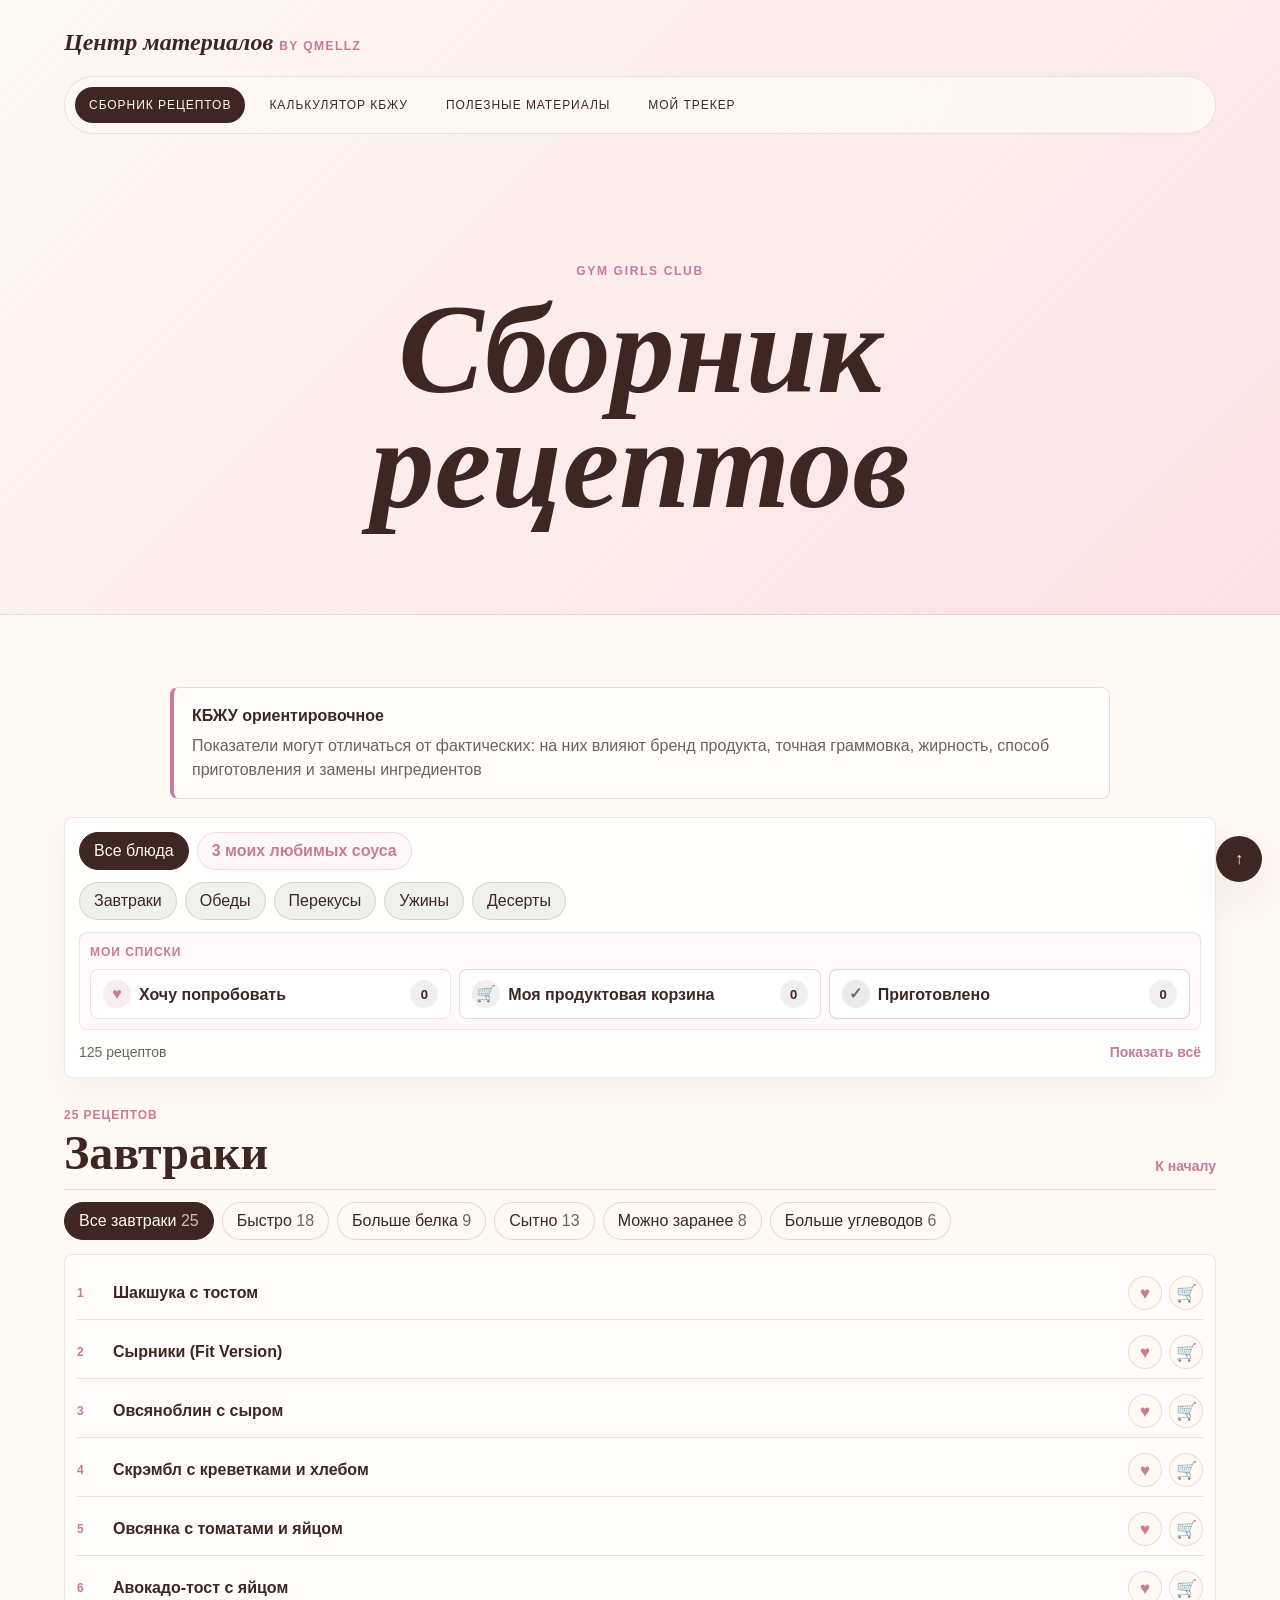
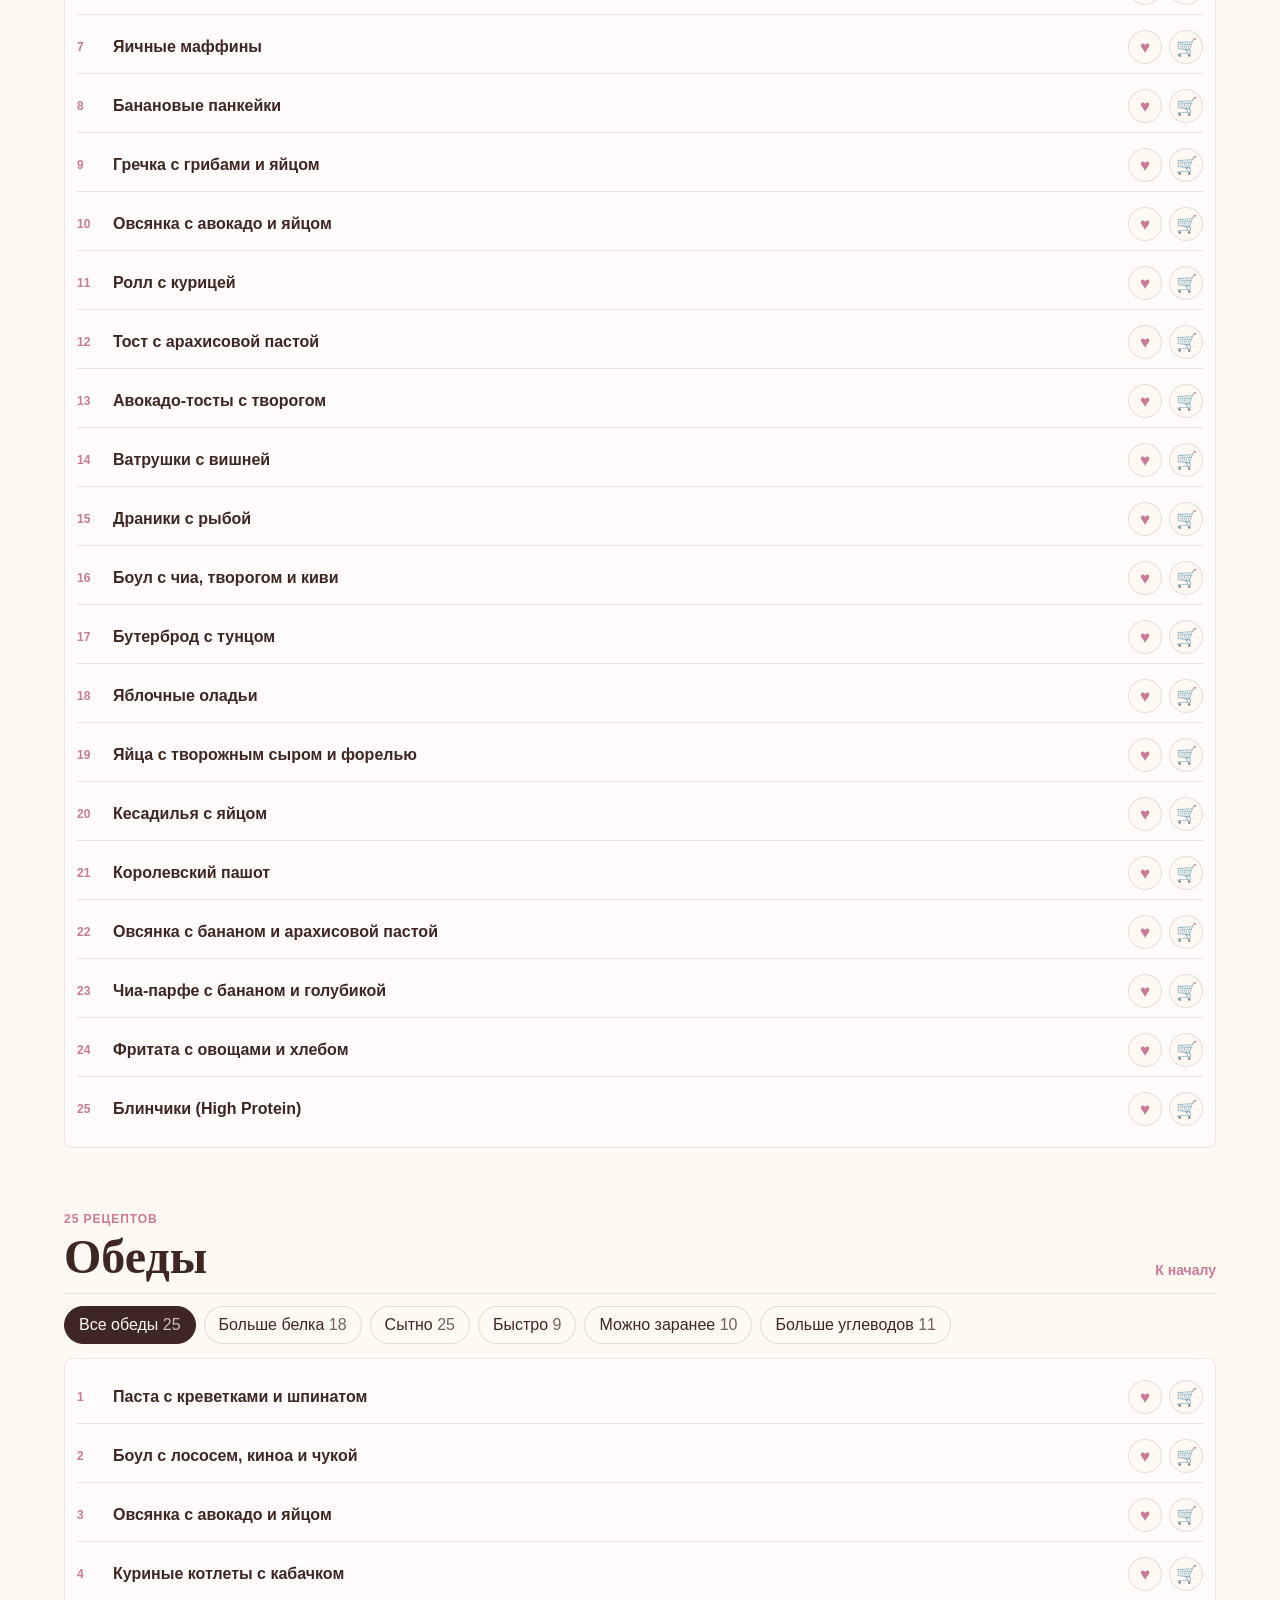
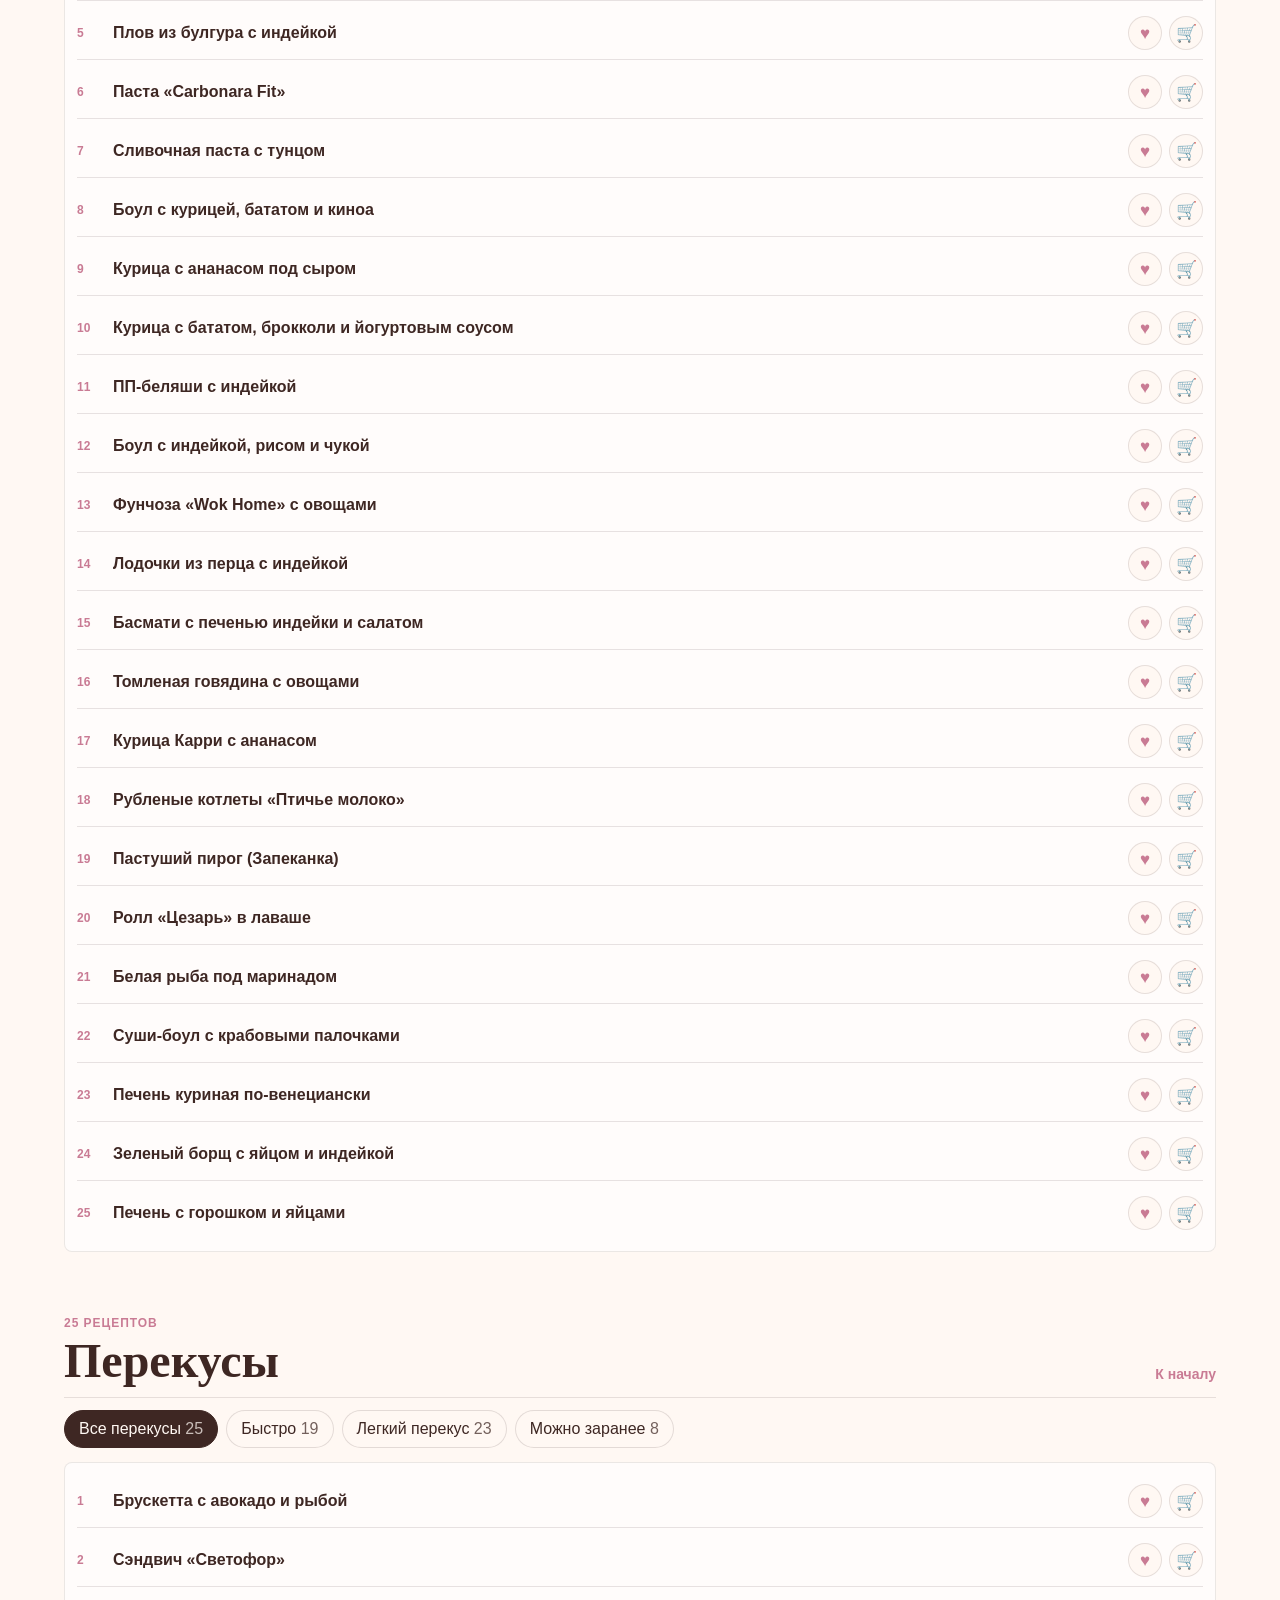
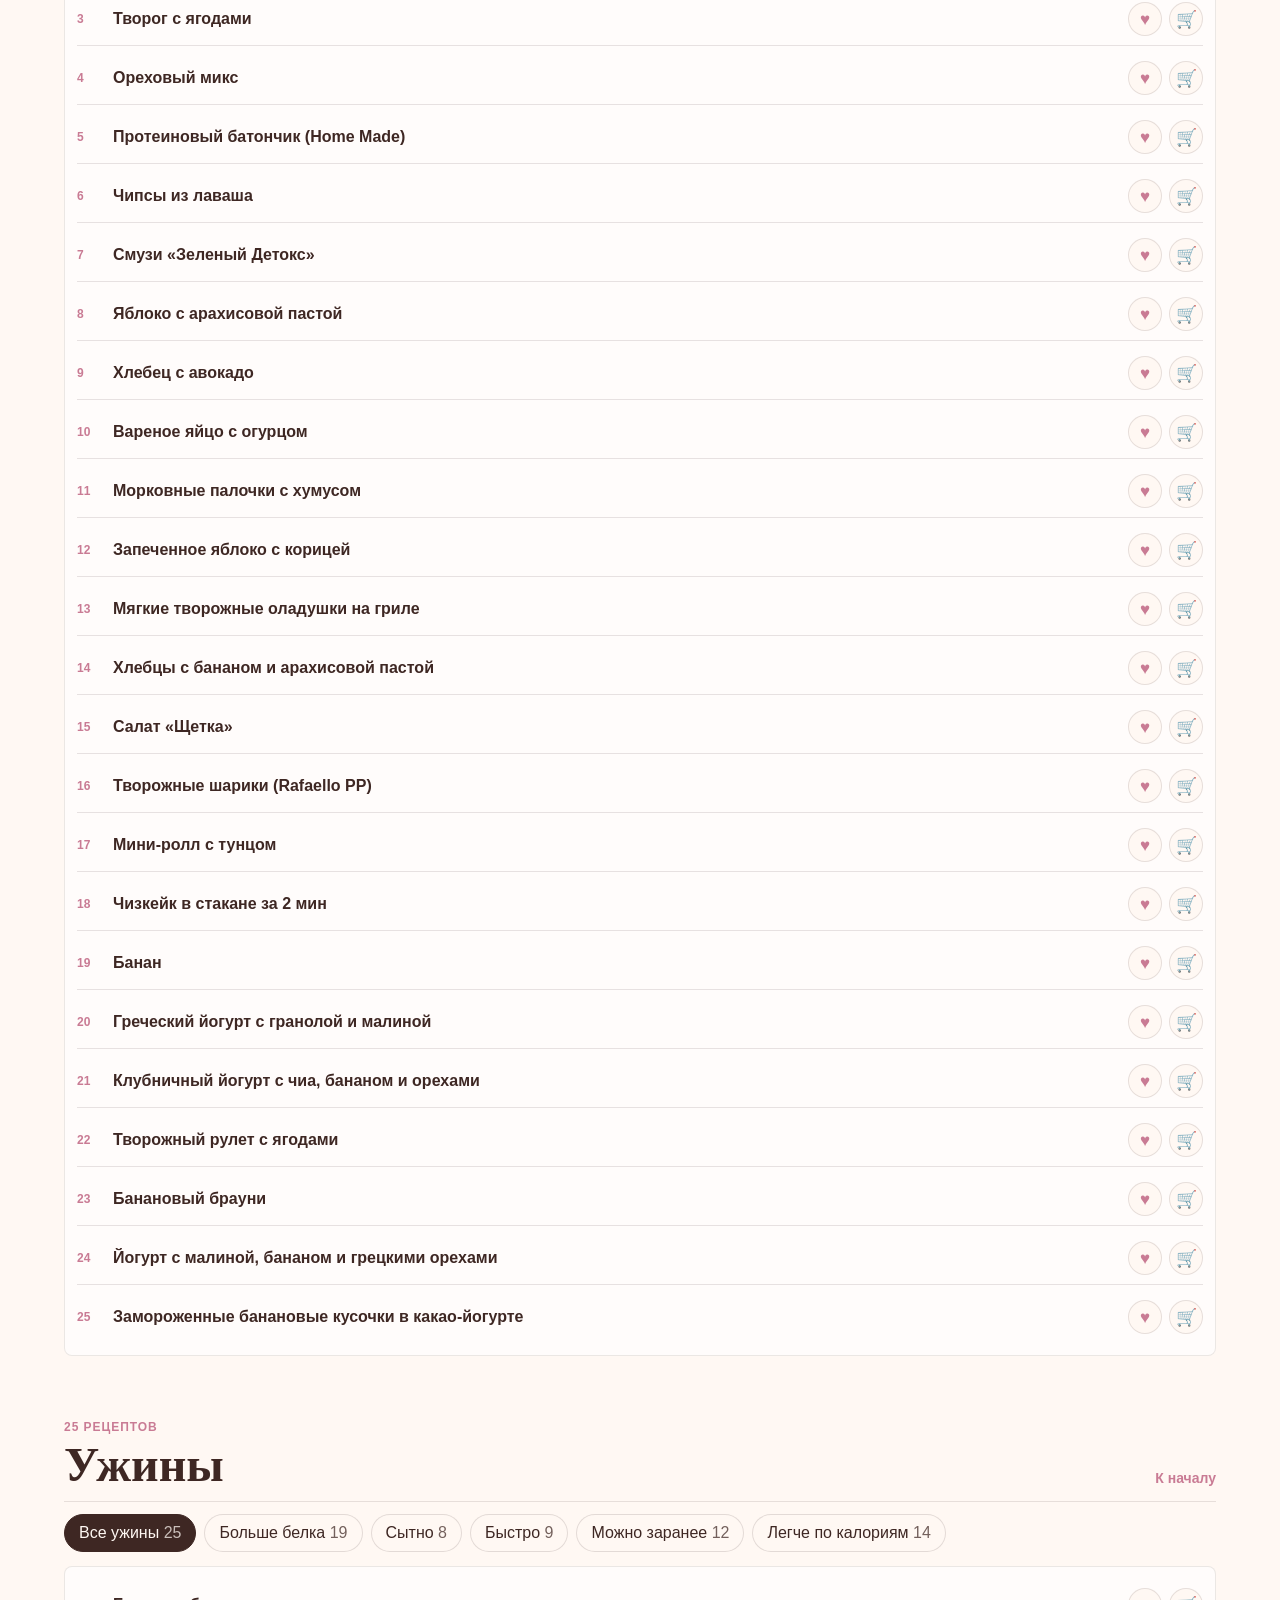
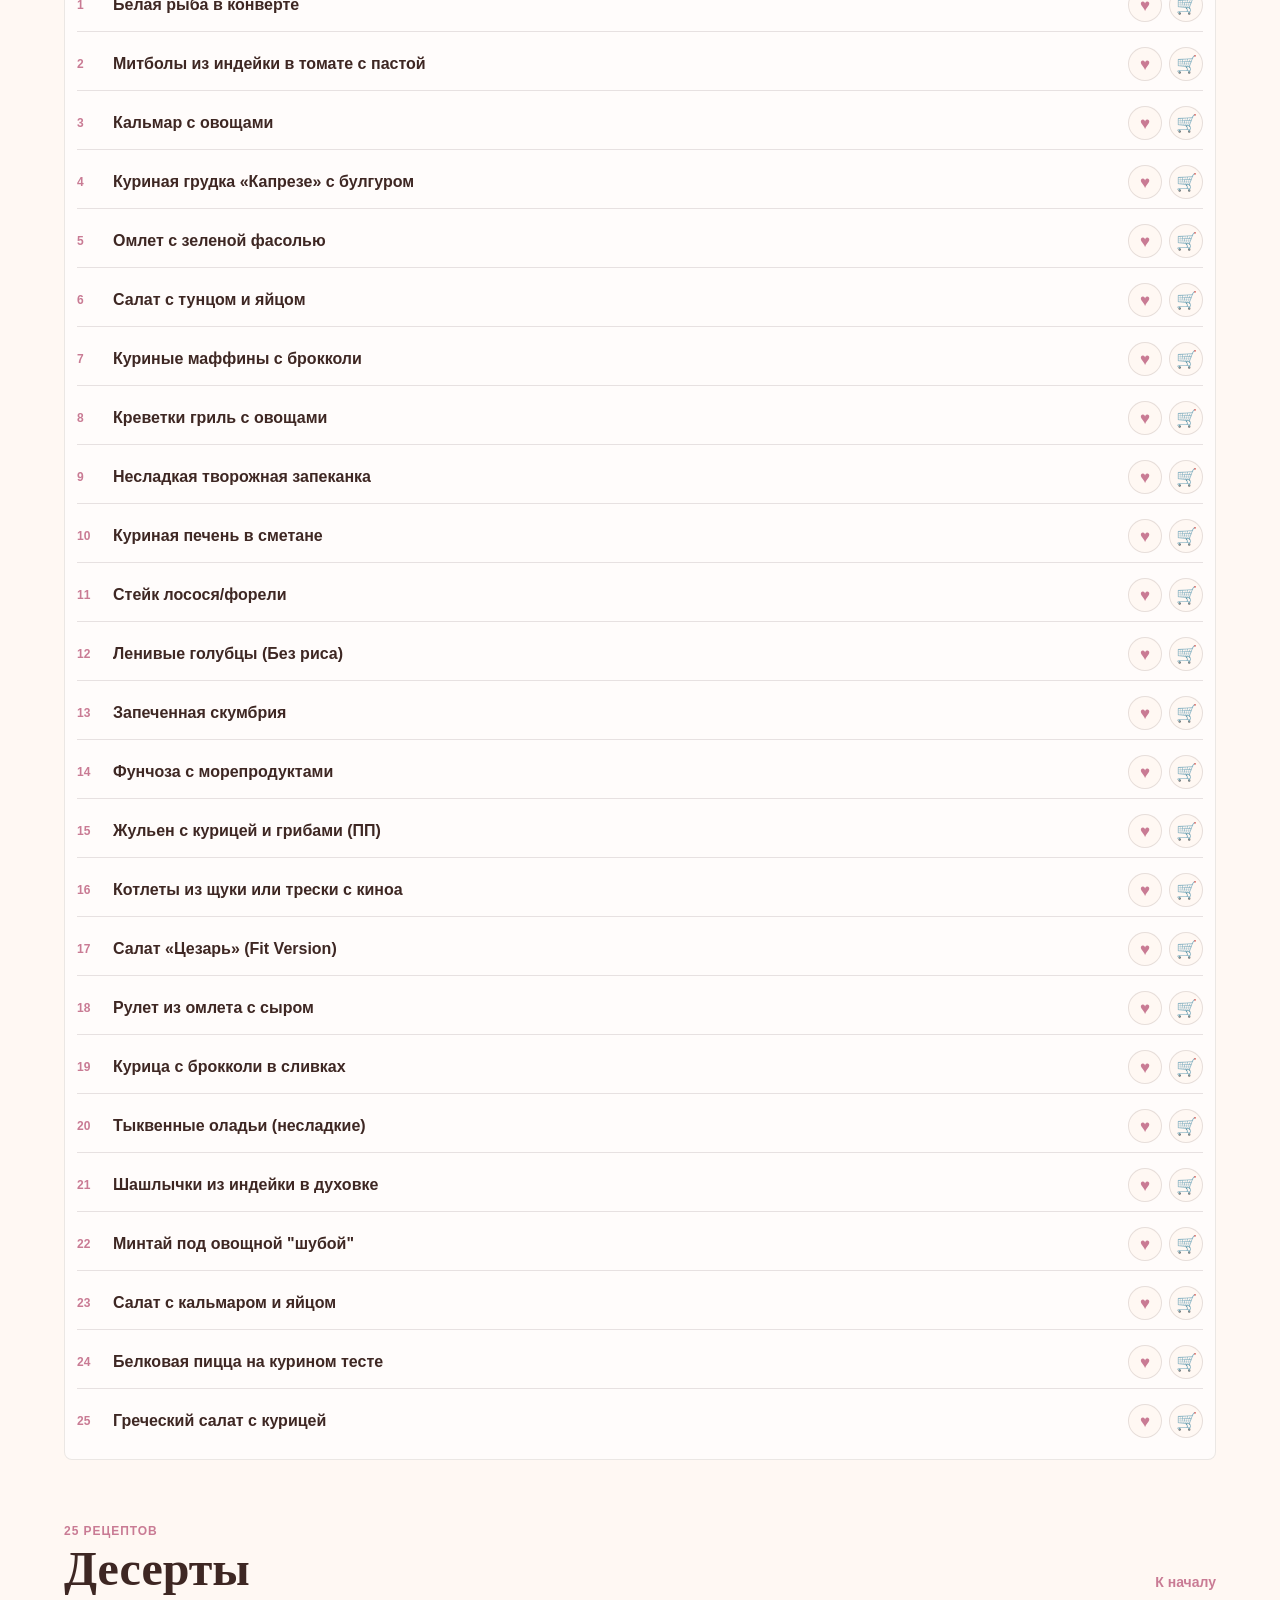
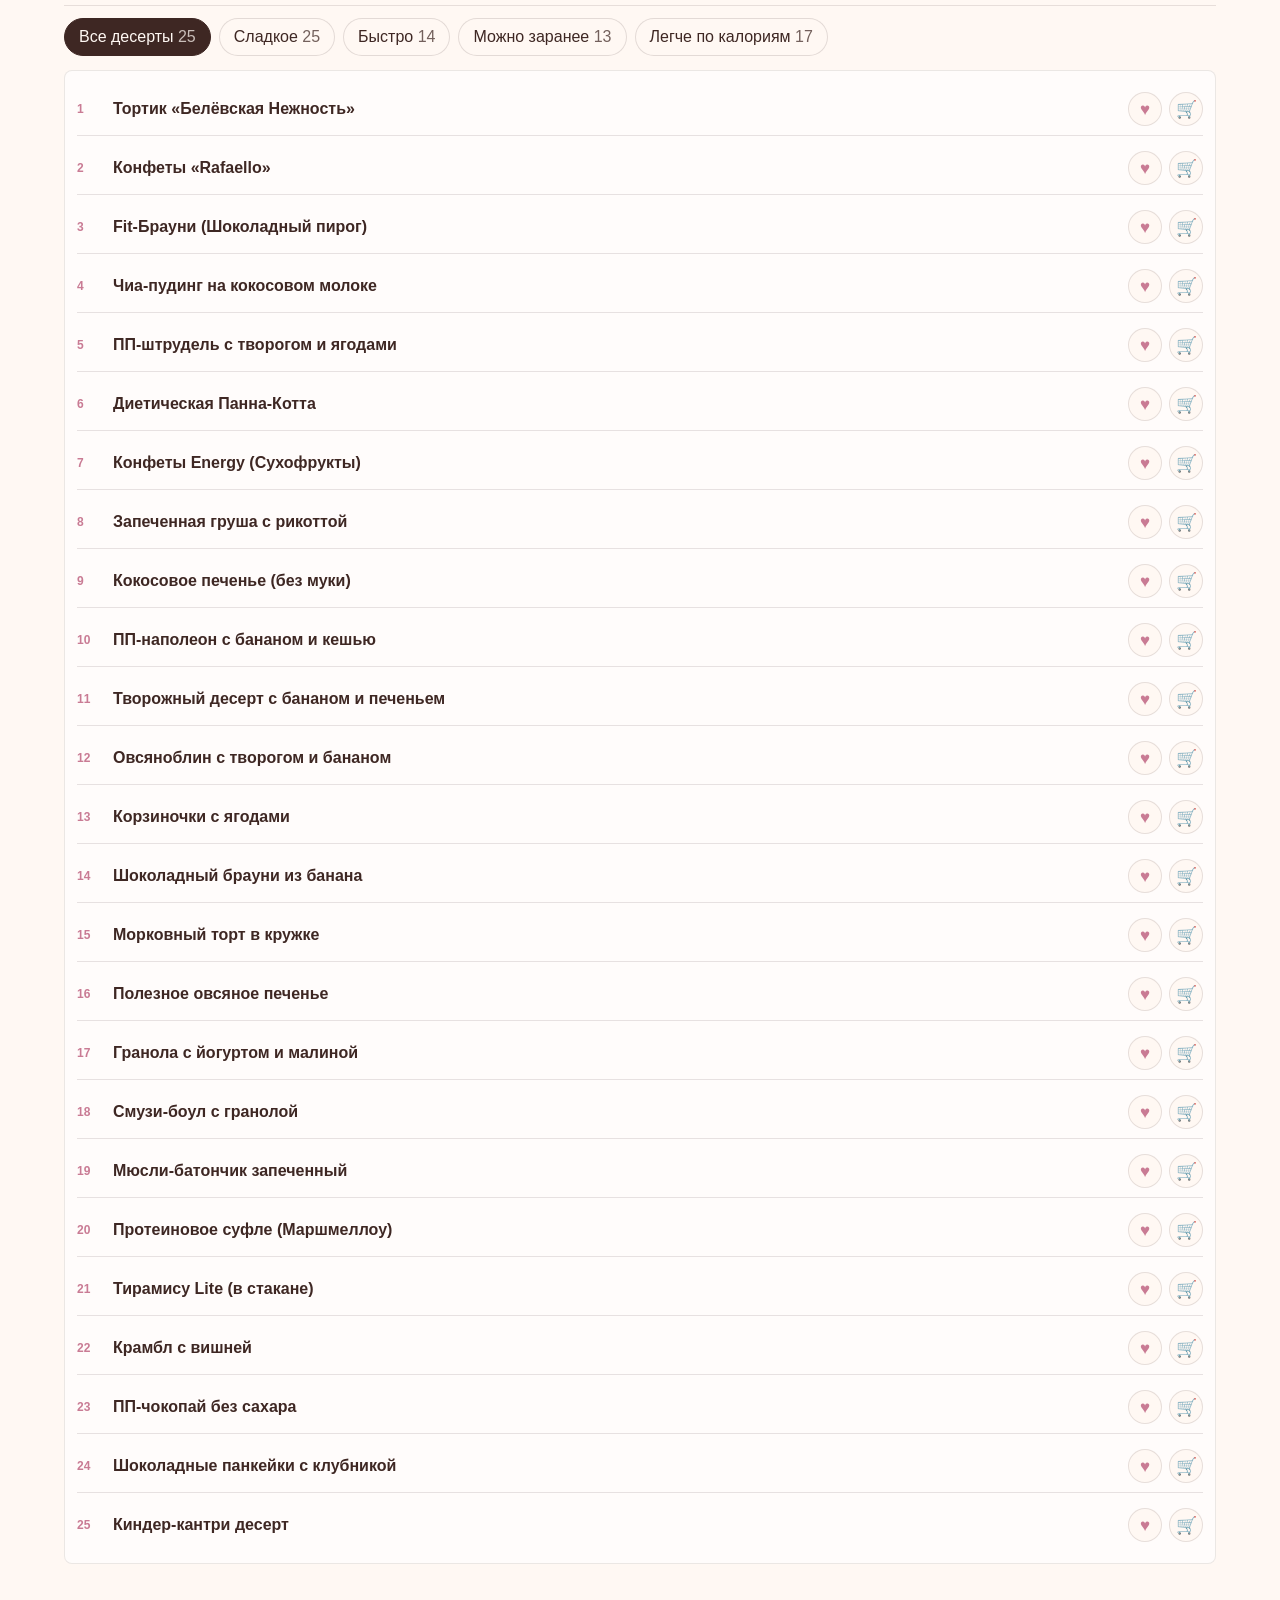
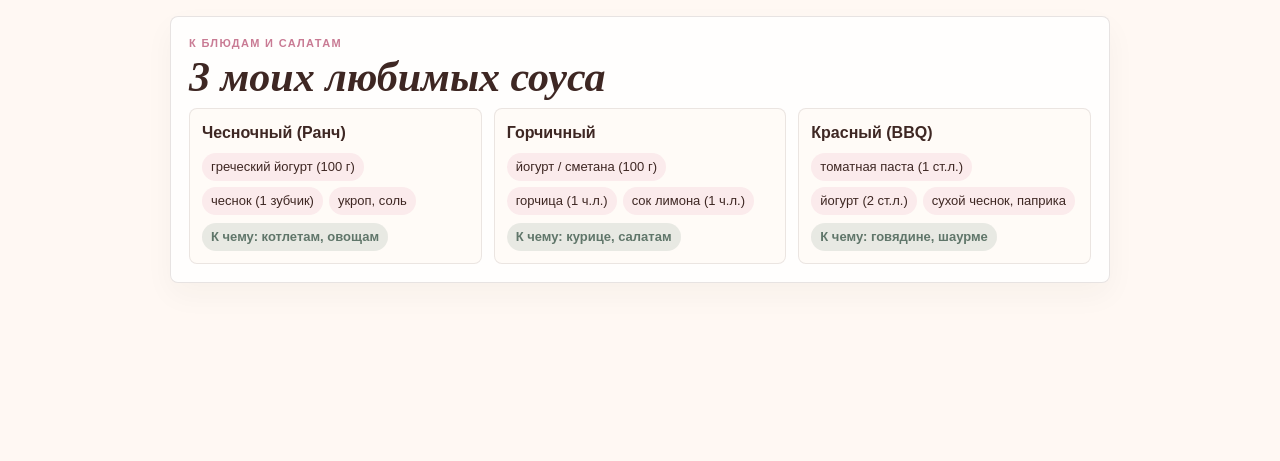
==== commit ecba0e67: "restore materials hub from github" ====
--- a/materials-hub/index.html
+++ b/materials-hub/index.html
@@ -5,7 +5,7 @@
   <meta name="viewport" content="width=device-width, initial-scale=1.0">
   <meta name="description" content="Центр материалов Gym Girls Club: сборник рецептов, КБЖУ, отметки и продуктовая корзина.">
   <title>Gym Girls Club — центр материалов</title>
-  <link rel="stylesheet" href="assets/css/materials.css?v=hub-5">
+  <link rel="stylesheet" href="assets/css/materials.css?v=hub-6">
 </head>
 <body>
   <div class="materials-hub">
@@ -16,8 +16,7 @@
         <nav class="hub-nav">
           <a class="hub-nav__item is-active" href="index.html#recipes">Сборник рецептов</a>
           <a class="hub-nav__item" href="calculator.html">Калькулятор КБЖУ</a>
-          <a class="hub-nav__item" href="nutrition-guide.html">Гид по питанию</a>
-          <a class="hub-nav__item" href="body-guide.html">Режим и тело</a>
+          <a class="hub-nav__item" href="nutrition-guide.html">Полезные материалы</a>
           <a class="hub-nav__item" href="tracker.html">Мой трекер</a>
         </nav>
       </div>
--- a/materials-hub/assets/css/materials.css
+++ b/materials-hub/assets/css/materials.css
@@ -19,11 +19,15 @@
 }
 
 html {
+  max-width: 100%;
+  overflow-x: hidden;
   scroll-behavior: smooth;
 }
 
 body {
   margin: 0;
+  max-width: 100%;
+  overflow-x: hidden;
   background: var(--cream);
   color: var(--deep-text);
   font-family: Arial, sans-serif;
@@ -167,6 +171,8 @@
 
 .hub-hero h1 {
   max-width: 720px;
+  margin-left: auto;
+  margin-right: auto;
   font-size: clamp(70px, 10vw, 132px);
   font-style: italic;
   line-height: 0.9;
@@ -1456,6 +1462,78 @@
   align-items: stretch;
 }
 
+.nutrition-scanner {
+  display: grid;
+  grid-template-columns: minmax(0, 1.05fr) minmax(280px, 0.95fr);
+  gap: 18px;
+  align-items: stretch;
+  padding: clamp(20px, 4vw, 34px);
+  border: 1px solid rgba(62, 39, 35, 0.12);
+  border-radius: 8px;
+  background:
+    linear-gradient(135deg, rgba(255, 255, 255, 0.94), rgba(255, 248, 243, 0.78)),
+    var(--cream);
+  box-shadow: var(--shadow);
+}
+
+.nutrition-scanner__main {
+  display: grid;
+  align-content: start;
+  gap: 14px;
+}
+
+.nutrition-scanner__main h2 {
+  max-width: 620px;
+  margin: 0;
+  color: var(--espresso);
+  font-family: Georgia, "Times New Roman", serif;
+  font-size: clamp(32px, 4.8vw, 58px);
+  font-style: italic;
+  line-height: 0.96;
+}
+
+.nutrition-scanner__main p {
+  max-width: 560px;
+  margin: 0;
+  color: var(--muted);
+  font-size: 17px;
+}
+
+.scanner-result {
+  min-height: 112px;
+  border: 1px solid rgba(62, 39, 35, 0.1);
+  background: rgba(255, 255, 255, 0.92);
+  color: var(--espresso);
+}
+
+.scanner-result__status {
+  color: var(--espresso);
+  font-family: Georgia, "Times New Roman", serif;
+  font-size: clamp(22px, 3vw, 32px);
+  font-weight: 700;
+  line-height: 1;
+}
+
+.scanner-result__advice,
+.scanner-result__tip {
+  color: var(--muted);
+  font-weight: 700;
+}
+
+.scanner-result__tip {
+  padding-top: 3px;
+  color: var(--espresso);
+}
+
+.scanner-zone-grid {
+  display: grid;
+  gap: 10px;
+}
+
+.scanner-zone-grid .guide-zone {
+  box-shadow: none;
+}
+
 .guide-panel,
 .guide-zone,
 .guide-mini-card,
@@ -1582,6 +1660,11 @@
   color: var(--dusty-rose);
 }
 
+.guide-result--neutral {
+  background: rgba(62, 39, 35, 0.06);
+  color: var(--muted);
+}
+
 .guide-section {
   display: grid;
   gap: 18px;
@@ -1634,6 +1717,1535 @@
   background: rgba(244, 201, 214, 0.22);
 }
 
+.materials-guide {
+  gap: 28px;
+}
+
+.materials-library {
+  display: grid;
+  gap: 20px;
+}
+
+.materials-library__head {
+  max-width: 760px;
+}
+
+.materials-library__grid {
+  display: grid;
+  grid-template-columns: repeat(4, minmax(0, 1fr));
+  gap: 14px;
+}
+
+.material-card {
+  display: grid;
+  align-content: start;
+  gap: 10px;
+  min-height: 220px;
+  padding: 18px;
+  border: 1px solid rgba(62, 39, 35, 0.12);
+  border-radius: 8px;
+  background: rgba(255, 255, 255, 0.78);
+  box-shadow: var(--shadow);
+  color: inherit;
+  text-decoration: none;
+  transition: transform 0.18s ease, border-color 0.18s ease, box-shadow 0.18s ease;
+}
+
+.material-card:hover,
+.material-card:focus-visible,
+.material-card.is-active {
+  border-color: rgba(201, 123, 148, 0.42);
+  box-shadow: 0 18px 42px rgba(62, 39, 35, 0.12);
+  transform: translateY(-2px);
+}
+
+.material-card--tool {
+  background:
+    linear-gradient(135deg, rgba(62, 39, 35, 0.95), rgba(95, 69, 62, 0.88)),
+    var(--espresso);
+  color: var(--cream);
+}
+
+.material-card span,
+.material-panel__head span,
+.material-note span {
+  color: var(--dusty-rose);
+  font-size: 12px;
+  font-weight: 800;
+  letter-spacing: 0.1em;
+  text-transform: uppercase;
+}
+
+.material-card--tool span {
+  color: rgba(255, 248, 243, 0.72);
+}
+
+.material-card h3,
+.material-panel__head h2,
+.material-action h3,
+.material-soft-plan h3,
+.material-warning h3,
+.material-check-card h3 {
+  margin: 0;
+  color: var(--espresso);
+  font-family: Georgia, "Times New Roman", serif;
+  line-height: 1;
+}
+
+.material-card h3 {
+  font-size: clamp(24px, 2.5vw, 34px);
+}
+
+.material-card--tool h3 {
+  color: var(--cream);
+}
+
+.material-card p {
+  margin: 0;
+  color: var(--muted);
+  font-weight: 700;
+  line-height: 1.45;
+}
+
+.material-card--tool p {
+  color: rgba(255, 248, 243, 0.82);
+}
+
+.material-reader {
+  display: grid;
+  gap: 16px;
+}
+
+.material-reader__bar {
+  position: sticky;
+  top: 12px;
+  z-index: 5;
+  display: flex;
+  flex-wrap: wrap;
+  gap: 10px 14px;
+  align-items: center;
+  justify-content: space-between;
+  padding: 8px 0;
+  border-radius: 8px;
+  background: linear-gradient(180deg, rgba(255, 248, 243, 0.96), rgba(255, 248, 243, 0.74));
+  backdrop-filter: blur(16px);
+}
+
+.material-reader__bar > span {
+  padding: 8px 12px;
+  border: 1px solid rgba(62, 39, 35, 0.08);
+  border-radius: 999px;
+  background: rgba(255, 253, 250, 0.82);
+  color: var(--muted);
+  font-size: 13px;
+  font-weight: 900;
+  letter-spacing: 0.08em;
+  line-height: 1.1;
+  text-transform: uppercase;
+}
+
+.material-reader__back {
+  display: inline-flex;
+  align-items: center;
+  gap: 8px;
+  min-height: 40px;
+  padding: 0 16px;
+  border: 1px solid rgba(201, 123, 148, 0.22);
+  border-radius: 999px;
+  background: var(--dusty-rose);
+  color: #fffdfa;
+  box-shadow: 0 14px 30px rgba(132, 39, 60, 0.16);
+}
+
+.material-reader__back:hover,
+.material-reader__back:focus-visible {
+  background: #9a4f68;
+  color: #fffdfa;
+}
+
+.material-reader__back span:first-child {
+  font-size: 17px;
+  line-height: 1;
+}
+
+.material-panel {
+  display: grid;
+  gap: 18px;
+  scroll-margin-top: 92px;
+}
+
+.material-panel--compact {
+  gap: 14px;
+  max-width: 100%;
+  min-width: 0;
+  overflow-wrap: anywhere;
+}
+
+.material-panel--compact,
+.material-panel--compact * {
+  box-sizing: border-box;
+}
+
+.material-panel--compact > * {
+  width: 100%;
+  max-width: 100%;
+  min-width: 0;
+}
+
+.material-panel[hidden],
+.material-reader[hidden],
+.materials-library[hidden] {
+  display: none;
+}
+
+.material-panel__head {
+  display: grid;
+  gap: 10px;
+  max-width: 820px;
+}
+
+.material-panel__head h2 {
+  font-size: clamp(38px, 6vw, 76px);
+  font-style: italic;
+}
+
+.material-panel__head p {
+  max-width: 680px;
+  margin: 0;
+  color: var(--muted);
+  font-size: 18px;
+  font-weight: 700;
+  line-height: 1.5;
+}
+
+.material-block-grid,
+.myth-grid,
+.supplement-grid,
+.material-checklist-grid {
+  display: grid;
+  gap: 14px;
+}
+
+.material-block-grid--two,
+.myth-grid,
+.supplement-grid {
+  grid-template-columns: repeat(2, minmax(0, 1fr));
+}
+
+.material-checklist-grid {
+  grid-template-columns: repeat(4, minmax(0, 1fr));
+}
+
+.material-note,
+.material-action,
+.material-soft-plan,
+.material-warning,
+.material-check-card {
+  display: grid;
+  gap: 10px;
+  padding: 18px;
+  border: 1px solid rgba(62, 39, 35, 0.12);
+  border-radius: 8px;
+  background: rgba(255, 255, 255, 0.78);
+  box-shadow: var(--shadow);
+}
+
+.material-note p,
+.material-action p,
+.material-soft-plan p,
+.material-warning p,
+.material-check-card p {
+  margin: 0;
+  color: var(--muted);
+  font-weight: 700;
+  line-height: 1.5;
+}
+
+.material-action {
+  background: rgba(244, 201, 214, 0.18);
+}
+
+.material-soft-plan,
+.material-warning {
+  border-color: rgba(201, 123, 148, 0.26);
+  background: rgba(255, 248, 243, 0.88);
+}
+
+.material-action h3,
+.material-soft-plan h3,
+.material-warning h3,
+.material-check-card h3 {
+  font-size: clamp(24px, 3vw, 36px);
+}
+
+.material-action ul,
+.material-action ol,
+.material-check-card ul {
+  display: grid;
+  gap: 8px;
+  margin: 0;
+  padding-left: 20px;
+  color: var(--muted);
+  font-weight: 800;
+  line-height: 1.45;
+}
+
+.cycle-flow {
+  display: grid;
+  grid-template-columns: repeat(5, minmax(0, 1fr));
+  gap: 10px;
+}
+
+.cycle-flow span {
+  position: relative;
+  min-height: 86px;
+  display: grid;
+  place-items: center;
+  padding: 12px;
+  border: 1px solid rgba(62, 39, 35, 0.12);
+  border-radius: 8px;
+  background: rgba(255, 255, 255, 0.82);
+  color: var(--espresso);
+  font-family: Georgia, "Times New Roman", serif;
+  font-size: clamp(20px, 2.4vw, 30px);
+  font-weight: 700;
+  text-align: center;
+  box-shadow: var(--shadow);
+}
+
+.cycle-flow span:not(:last-child)::after {
+  content: "→";
+  position: absolute;
+  right: -14px;
+  z-index: 2;
+  color: var(--dusty-rose);
+  font-family: Arial, sans-serif;
+  font-size: 22px;
+  font-weight: 900;
+}
+
+.material-quote {
+  margin: 0;
+  padding: 14px 16px;
+  border-radius: 8px;
+  background: rgba(62, 39, 35, 0.06);
+  color: var(--espresso);
+  font-weight: 900;
+  line-height: 1.4;
+}
+
+.daily-base-list {
+  display: grid;
+  grid-template-columns: repeat(2, minmax(0, 1fr));
+  gap: 10px;
+}
+
+.daily-base-list label {
+  display: flex;
+  gap: 12px;
+  align-items: flex-start;
+  min-height: 74px;
+  padding: 16px;
+  border: 1px solid rgba(62, 39, 35, 0.12);
+  border-radius: 8px;
+  background: rgba(255, 255, 255, 0.78);
+  color: var(--muted);
+  font-weight: 800;
+  line-height: 1.4;
+  box-shadow: var(--shadow);
+}
+
+.daily-base-list input {
+  flex: 0 0 auto;
+  width: 20px;
+  height: 20px;
+  margin-top: 1px;
+  accent-color: var(--dusty-rose);
+}
+
+.daily-base-list strong {
+  color: var(--espresso);
+}
+
+.material-cycle-grid {
+  grid-template-columns: repeat(4, minmax(0, 1fr));
+}
+
+.overeating-cycle {
+  gap: 18px;
+}
+
+.overeating-cycle__bridge {
+  position: relative;
+  display: grid;
+  grid-template-columns: minmax(180px, 0.42fr) minmax(0, 1fr);
+  gap: 10px 18px;
+  align-items: center;
+  max-width: 820px;
+  margin: 0 auto;
+  padding: 18px 20px;
+  border: 1px solid rgba(62, 39, 35, 0.09);
+  border-radius: 8px;
+  background:
+    linear-gradient(135deg, rgba(255, 248, 243, 0.96), rgba(244, 201, 214, 0.18)),
+    rgba(255, 248, 243, 0.82);
+  box-shadow: 0 18px 36px rgba(62, 39, 35, 0.07);
+}
+
+.overeating-cycle__bridge::before {
+  content: "";
+  position: absolute;
+  left: 18px;
+  top: 18px;
+  bottom: 18px;
+  width: 4px;
+  border-radius: 999px;
+  background: var(--dusty-rose);
+}
+
+.overeating-cycle__bridge span {
+  padding-left: 14px;
+  color: var(--dusty-rose);
+  font-size: 12px;
+  font-weight: 900;
+  letter-spacing: 0;
+  text-transform: uppercase;
+}
+
+.overeating-cycle__bridge strong {
+  grid-column: 1;
+  padding-left: 14px;
+  color: var(--espresso);
+  font-family: Georgia, "Times New Roman", serif;
+  font-size: clamp(22px, 2.6vw, 34px);
+  line-height: 1;
+}
+
+.overeating-cycle__bridge p {
+  grid-column: 2;
+  grid-row: 1 / span 2;
+  margin: 0;
+  color: var(--deep-text);
+  font-size: 17px;
+  line-height: 1.55;
+}
+
+.overeating-chain {
+  display: grid;
+  grid-template-columns: repeat(5, minmax(0, 1fr));
+  gap: 10px;
+}
+
+.overeating-step {
+  position: relative;
+  display: grid;
+  gap: 10px;
+  min-height: 190px;
+  padding: 18px;
+  border: 1px solid rgba(62, 39, 35, 0.08);
+  border-radius: 8px;
+  background:
+    linear-gradient(135deg, rgba(255, 248, 243, 0.96), rgba(244, 201, 214, 0.18)),
+    rgba(255, 255, 255, 0.55);
+  box-shadow: inset 0 3px 0 rgba(244, 201, 214, 0.28), 0 18px 36px rgba(62, 39, 35, 0.07);
+}
+
+.overeating-step:not(:last-of-type)::after {
+  content: "→";
+  position: absolute;
+  top: 22px;
+  right: -10px;
+  z-index: 2;
+  display: grid;
+  place-items: center;
+  width: 20px;
+  height: 20px;
+  border-radius: 999px;
+  background: var(--espresso);
+  color: var(--cream);
+  font-size: 12px;
+  font-weight: 900;
+}
+
+.overeating-loop-note {
+  position: relative;
+  display: grid;
+  grid-column: 1 / -1;
+  grid-template-columns: 120px minmax(180px, 0.75fr) 1fr;
+  gap: 18px;
+  align-items: center;
+  min-height: auto;
+  padding: 16px 18px;
+  border: 1px solid rgba(96, 118, 106, 0.18);
+  border-radius: 8px;
+  background:
+    linear-gradient(135deg, rgba(255, 255, 255, 0.88), rgba(96, 118, 106, 0.12)),
+    rgba(255, 248, 243, 0.92);
+  color: var(--espresso);
+  box-shadow: inset 0 3px 0 rgba(96, 118, 106, 0.14), 0 18px 36px rgba(62, 39, 35, 0.06);
+}
+
+.overeating-loop-note::before {
+  content: "→";
+  position: absolute;
+  top: -10px;
+  left: 18px;
+  display: grid;
+  place-items: center;
+  width: 20px;
+  height: 20px;
+  border-radius: 999px;
+  background: var(--espresso);
+  color: var(--cream);
+  font-size: 12px;
+  font-weight: 900;
+}
+
+.overeating-loop-note span {
+  color: var(--dusty-rose);
+  font-size: 12px;
+  font-weight: 900;
+  letter-spacing: 0;
+  text-transform: uppercase;
+}
+
+.overeating-loop-note strong {
+  color: var(--espresso);
+  font-family: Georgia, "Times New Roman", serif;
+  font-size: clamp(22px, 2vw, 30px);
+  font-style: italic;
+  line-height: 1.12;
+}
+
+.overeating-loop-note p {
+  margin: 0;
+  color: var(--deep-text);
+  font-size: 15px;
+  font-weight: 700;
+  line-height: 1.45;
+}
+
+.overeating-step__number {
+  color: var(--dusty-rose);
+  font-size: 13px;
+  font-weight: 900;
+  letter-spacing: 0;
+}
+
+.overeating-step h3 {
+  margin: 0;
+  color: var(--espresso);
+  font-size: clamp(20px, 2.2vw, 26px);
+}
+
+.overeating-step p {
+  margin: 0;
+  color: var(--deep-text);
+  font-size: 15px;
+  line-height: 1.45;
+}
+
+.overeating-system {
+  display: grid;
+  gap: 14px;
+  padding: 18px;
+  border: 1px solid rgba(62, 39, 35, 0.09);
+  border-radius: 8px;
+  background:
+    linear-gradient(135deg, rgba(255, 248, 243, 0.96), rgba(96, 118, 106, 0.08)),
+    rgba(255, 248, 243, 0.82);
+  box-shadow: 0 18px 36px rgba(62, 39, 35, 0.07);
+}
+
+.overeating-system__intro {
+  display: grid;
+  gap: 8px;
+}
+
+.overeating-system__intro p {
+  max-width: 860px;
+  margin: 0;
+  color: var(--deep-text);
+  font-size: 17px;
+  line-height: 1.55;
+}
+
+.overeating-system__reasons {
+  display: grid;
+  grid-template-columns: repeat(3, minmax(0, 1fr));
+  gap: 10px;
+}
+
+.overeating-system__reasons article {
+  display: grid;
+  gap: 8px;
+  padding: 14px;
+  border: 1px solid rgba(62, 39, 35, 0.08);
+  border-radius: 8px;
+  background: rgba(255, 255, 255, 0.54);
+}
+
+.overeating-system__reasons strong {
+  color: var(--espresso);
+  font-size: 15px;
+}
+
+.overeating-system__reasons span {
+  color: var(--muted);
+  font-size: 14px;
+  line-height: 1.45;
+}
+
+.overeating-system--compact {
+  gap: 12px;
+  padding: 16px;
+}
+
+.overeating-system--compact .overeating-system__intro p {
+  max-width: 900px;
+  font-size: 16px;
+}
+
+.overeating-system--compact .overeating-system__reasons article {
+  min-height: 126px;
+  background: rgba(255, 248, 243, 0.86);
+}
+
+.overeating-system--compact .overeating-system__reasons span {
+  color: var(--dusty-rose);
+  font-size: 13px;
+  font-weight: 900;
+}
+
+.overeating-system--compact .overeating-system__reasons strong {
+  font-size: 17px;
+}
+
+.overeating-system--compact .overeating-system__reasons p {
+  margin: 0;
+  color: var(--muted);
+  font-size: 14px;
+  font-weight: 700;
+  line-height: 1.4;
+}
+
+.overeating-interrupt {
+  display: grid;
+  gap: 12px;
+  padding: 16px;
+  border: 1px solid rgba(62, 39, 35, 0.11);
+  border-radius: 8px;
+  background: linear-gradient(135deg, rgba(255, 255, 255, 0.82), rgba(244, 201, 214, 0.2));
+}
+
+.overeating-interrupt h3 {
+  margin: 0;
+  color: var(--espresso);
+  font-size: clamp(20px, 2vw, 26px);
+}
+
+.overeating-interrupt ul {
+  counter-reset: interrupt-step;
+  display: grid;
+  grid-template-columns: repeat(2, minmax(0, 1fr));
+  gap: 10px;
+  margin: 0;
+  padding: 0;
+  list-style: none;
+}
+
+.overeating-interrupt li {
+  counter-increment: interrupt-step;
+  display: grid;
+  grid-template-columns: 30px 1fr;
+  gap: 10px;
+  align-items: start;
+  min-height: 72px;
+  padding: 14px;
+  border: 1px solid rgba(62, 39, 35, 0.14);
+  border-radius: 8px;
+  background: rgba(255, 255, 255, 0.9);
+  box-shadow: 0 10px 22px rgba(62, 39, 35, 0.07);
+  color: var(--deep-text);
+  font-size: 14px;
+  font-weight: 800;
+  line-height: 1.35;
+}
+
+.overeating-interrupt li::before {
+  display: grid;
+  place-items: center;
+  width: 30px;
+  height: 30px;
+  border-radius: 999px;
+  background: var(--espresso);
+  color: #fff;
+  content: counter(interrupt-step);
+  font-size: 13px;
+  font-weight: 900;
+}
+
+.overeating-cycle__conclusion {
+  display: grid;
+  gap: 12px;
+  max-width: 860px;
+  margin: 0 auto;
+  padding: 20px 22px;
+  border: 1px solid rgba(244, 201, 214, 0.34);
+  border-radius: 8px;
+  background:
+    linear-gradient(135deg, rgba(255, 255, 255, 0.86), rgba(244, 201, 214, 0.18)),
+    rgba(255, 248, 243, 0.94);
+  box-shadow: 0 16px 32px rgba(62, 39, 35, 0.06);
+  text-align: center;
+}
+
+.overeating-cycle__conclusion p {
+  margin: 0;
+  color: var(--deep-text);
+  font-family: Georgia, "Times New Roman", serif;
+  font-size: clamp(16px, 1.5vw, 20px);
+  font-style: italic;
+  font-weight: 650;
+  line-height: 1.6;
+}
+
+.overeating-cycle__conclusion p:first-child {
+  color: var(--espresso);
+  font-family: Georgia, "Times New Roman", serif;
+  font-size: clamp(24px, 2.4vw, 34px);
+  font-style: italic;
+  font-weight: 700;
+  line-height: 1.25;
+}
+
+.overeating-cycle__tools {
+  display: grid;
+  gap: 8px;
+  max-width: 860px;
+  margin: 0 auto;
+  padding: 16px 18px;
+  border: 1px solid rgba(96, 118, 106, 0.18);
+  border-radius: 8px;
+  background: rgba(255, 255, 255, 0.72);
+}
+
+.overeating-cycle__tools span,
+.overeating-cycle__conclusion--compact span {
+  color: var(--dusty-rose);
+  font-size: 12px;
+  font-weight: 900;
+  letter-spacing: 0;
+  text-transform: uppercase;
+}
+
+.overeating-cycle__tools p {
+  margin: 0;
+  color: var(--deep-text);
+  font-family: Arial, sans-serif;
+  font-size: 16px;
+  font-style: normal;
+  font-weight: 800;
+  line-height: 1.55;
+}
+
+.overeating-cycle__tools strong {
+  color: var(--dusty-rose);
+}
+
+.overeating-cycle__conclusion--compact {
+  gap: 10px;
+  padding: 16px 18px;
+  border-color: rgba(62, 39, 35, 0.1);
+  background: rgba(255, 255, 255, 0.72);
+  text-align: left;
+}
+
+.overeating-cycle__conclusion--compact p {
+  color: var(--deep-text);
+  font-family: Arial, sans-serif;
+  font-size: 16px;
+  font-style: normal;
+  font-weight: 750;
+  line-height: 1.55;
+  overflow-wrap: anywhere;
+}
+
+.overeating-cycle__conclusion--compact strong {
+  color: var(--espresso);
+  font-weight: 900;
+}
+
+#overeating-cycle .material-panel__head {
+  justify-items: center;
+  max-width: 920px;
+  margin: 0 auto;
+  text-align: center;
+}
+
+#overeating-cycle .material-panel__head p {
+  margin-left: auto;
+  margin-right: auto;
+}
+
+.overeating-disclosures {
+  display: grid;
+  grid-template-columns: repeat(2, minmax(0, 1fr));
+  gap: 16px;
+  align-items: stretch;
+  max-width: 900px;
+  margin: 0 auto;
+}
+
+.overeating-disclosure {
+  display: grid;
+  min-width: 0;
+  height: 100%;
+  overflow: hidden;
+  border: 1px solid rgba(132, 39, 60, 0.14);
+  border-radius: 8px;
+  background: rgba(255, 253, 250, 0.96);
+  box-shadow: 0 16px 34px rgba(62, 39, 35, 0.055);
+}
+
+.overeating-disclosure summary {
+  position: relative;
+  display: grid;
+  gap: 7px;
+  min-height: 170px;
+  padding: 20px 56px 20px 20px;
+  color: var(--espresso);
+  cursor: pointer;
+  list-style: none;
+  outline: none;
+  align-content: start;
+}
+
+.overeating-disclosure summary::marker {
+  content: "";
+}
+
+.overeating-disclosure summary::-webkit-details-marker {
+  display: none;
+}
+
+.overeating-disclosure summary::after {
+  position: absolute;
+  top: 20px;
+  right: 18px;
+  display: grid;
+  place-items: center;
+  width: 30px;
+  height: 30px;
+  border-radius: 999px;
+  background: rgba(244, 201, 214, 0.2);
+  color: var(--dusty-rose);
+  content: "+";
+  font-size: 22px;
+  font-weight: 700;
+  line-height: 1;
+}
+
+.overeating-disclosure summary:focus-visible {
+  box-shadow: inset 0 0 0 2px rgba(132, 39, 60, 0.22);
+}
+
+.overeating-disclosure[open] summary::after {
+  content: "-";
+}
+
+.overeating-disclosure summary span {
+  color: var(--dusty-rose);
+  font-size: 12px;
+  font-weight: 900;
+  letter-spacing: 0.08em;
+  line-height: 1.2;
+  text-transform: uppercase;
+}
+
+.overeating-disclosure summary strong {
+  font-family: Georgia, "Times New Roman", serif;
+  font-size: 28px;
+  font-style: italic;
+  font-weight: 900;
+  letter-spacing: 0;
+  line-height: 1.06;
+}
+
+.overeating-disclosure summary small {
+  color: rgba(62, 39, 35, 0.62);
+  font-size: 15px;
+  font-weight: 750;
+  line-height: 1.35;
+}
+
+.overeating-disclosure[open] {
+  grid-column: 1 / -1;
+}
+
+.overeating-disclosure[open] summary {
+  min-height: auto;
+  border-bottom: 1px solid rgba(62, 39, 35, 0.08);
+  background: rgba(255, 248, 243, 0.74);
+}
+
+.overeating-disclosure--interactive[open] {
+  justify-self: center;
+  width: 100%;
+  max-width: 900px;
+}
+
+.overeating-disclosure--interactive[open] summary {
+  justify-items: center;
+  text-align: center;
+}
+
+.overeating-disclosure[open] > :not(summary) {
+  margin: 18px;
+}
+
+.overeating-disclosure--interactive[open] > :not(summary) {
+  width: min(100% - 36px, 780px);
+  margin: 18px auto;
+}
+
+.overeating-recovery {
+  display: grid;
+  gap: 16px;
+  padding: 18px;
+  border: 1px solid rgba(132, 39, 60, 0.11);
+  border-radius: 8px;
+  background: linear-gradient(180deg, rgba(255, 248, 243, 0.82), rgba(255, 253, 250, 0.94));
+}
+
+.overeating-recovery__head {
+  display: grid;
+  gap: 7px;
+  max-width: 660px;
+}
+
+.overeating-recovery__head span {
+  color: var(--dusty-rose);
+  font-size: 12px;
+  font-weight: 900;
+  letter-spacing: 0.1em;
+  line-height: 1.2;
+  text-transform: uppercase;
+}
+
+.overeating-recovery__head h3 {
+  margin: 0;
+  color: var(--espresso);
+  font-family: Georgia, "Times New Roman", serif;
+  font-size: clamp(26px, 3vw, 36px);
+  font-style: italic;
+  font-weight: 900;
+  letter-spacing: 0;
+  line-height: 1.05;
+}
+
+.overeating-recovery__head p {
+  margin: 0;
+  color: var(--muted);
+  font-size: 15px;
+  font-weight: 750;
+  line-height: 1.45;
+}
+
+.overeating-recovery-route {
+  position: relative;
+  display: grid;
+  gap: 12px;
+}
+
+.overeating-recovery-route::before {
+  position: absolute;
+  top: 19px;
+  bottom: 19px;
+  left: 19px;
+  width: 2px;
+  border-radius: 999px;
+  background: linear-gradient(180deg, rgba(201, 123, 148, 0.36), rgba(96, 118, 106, 0.24));
+  content: "";
+}
+
+.overeating-recovery-route__step {
+  position: relative;
+  display: grid;
+  grid-template-columns: 40px minmax(0, 1fr);
+  gap: 14px;
+  align-items: start;
+  min-width: 0;
+}
+
+.overeating-recovery-route__step > span {
+  z-index: 1;
+  display: grid;
+  place-items: center;
+  width: 40px;
+  height: 40px;
+  border: 1px solid rgba(201, 123, 148, 0.22);
+  border-radius: 999px;
+  background: #fffdfa;
+  color: var(--dusty-rose);
+  font-size: 12px;
+  font-weight: 900;
+  letter-spacing: 0.02em;
+  box-shadow: 0 10px 24px rgba(62, 39, 35, 0.055);
+}
+
+.overeating-recovery-route__step div {
+  display: grid;
+  gap: 5px;
+  min-width: 0;
+  padding: 3px 0 11px;
+}
+
+.overeating-recovery-route__step strong {
+  color: var(--espresso);
+  font-size: 16px;
+  font-weight: 900;
+  line-height: 1.22;
+}
+
+.overeating-recovery-route__step p {
+  margin: 0;
+  color: var(--muted);
+  font-size: 14px;
+  font-weight: 740;
+  line-height: 1.42;
+}
+
+.overeating-protocol {
+  display: grid;
+  gap: 0;
+  width: 100%;
+  min-width: 0;
+  max-width: 780px;
+  margin: 8px auto 0;
+  overflow: hidden;
+  border-radius: 8px;
+  background: rgba(255, 253, 250, 0.92);
+  box-shadow: 0 22px 54px rgba(62, 39, 35, 0.07);
+}
+
+.overeating-protocol,
+.overeating-protocol * {
+  box-sizing: border-box;
+}
+
+.overeating-protocol__flow,
+.overeating-protocol__final {
+  transition: opacity 260ms ease, transform 260ms ease, max-height 320ms ease, padding 320ms ease;
+}
+
+.overeating-protocol__flow {
+  display: grid;
+  min-width: 0;
+  max-height: 980px;
+  padding: clamp(24px, 4vw, 42px);
+  opacity: 1;
+  transform: translateY(0);
+}
+
+.overeating-protocol__flow[hidden] {
+  display: grid;
+  max-height: 0;
+  padding-top: 0;
+  padding-bottom: 0;
+  opacity: 0;
+  pointer-events: none;
+  transform: translateY(-8px);
+}
+
+.overeating-protocol__screen {
+  display: grid;
+  gap: 22px;
+  justify-items: center;
+  width: 100%;
+  min-width: 0;
+  max-height: 0;
+  overflow: hidden;
+  text-align: center;
+  opacity: 0;
+  transform: translateY(8px);
+  transition: opacity 240ms ease, transform 240ms ease, max-height 260ms ease;
+}
+
+.overeating-protocol__screen[hidden] {
+  display: grid;
+}
+
+.overeating-protocol__screen.is-active {
+  max-height: 1800px;
+  opacity: 1;
+  transform: translateY(0);
+}
+
+.overeating-protocol__screen h3,
+.overeating-protocol__screen h4 {
+  max-width: 640px;
+  margin: 0;
+  color: var(--espresso);
+  font-family: Georgia, "Times New Roman", serif;
+  font-style: italic;
+  font-weight: 800;
+  letter-spacing: 0;
+  line-height: 1.12;
+  overflow-wrap: anywhere;
+}
+
+.overeating-protocol__screen h3 {
+  font-size: clamp(29px, 4vw, 46px);
+}
+
+.overeating-protocol__screen h4 {
+  font-size: clamp(25px, 3.1vw, 36px);
+}
+
+.overeating-protocol__screen--start p {
+  max-width: 560px;
+  margin: 0;
+  color: var(--muted);
+  font-size: 16px;
+  font-weight: 750;
+  line-height: 1.45;
+}
+
+.overeating-protocol__context {
+  display: inline-flex;
+  max-width: 100%;
+  padding: 7px 12px;
+  border-radius: 999px;
+  background: rgba(244, 201, 214, 0.18);
+  color: var(--dusty-rose);
+  font-size: 12px;
+  font-weight: 900;
+  letter-spacing: 0.08em;
+  line-height: 1.2;
+  text-transform: uppercase;
+}
+
+.overeating-choice-trail {
+  display: flex;
+  flex-wrap: wrap;
+  justify-content: center;
+  gap: 8px;
+  width: 100%;
+}
+
+.overeating-choice-trail span,
+.overeating-choice-trail strong {
+  display: inline-flex;
+  max-width: 100%;
+  align-items: center;
+  min-height: 30px;
+  padding: 6px 11px;
+  border-radius: 999px;
+  line-height: 1.2;
+}
+
+.overeating-choice-trail span {
+  background: rgba(62, 39, 35, 0.06);
+  color: rgba(62, 39, 35, 0.58);
+  font-size: 11px;
+  font-weight: 900;
+  letter-spacing: 0.08em;
+  text-transform: uppercase;
+}
+
+.overeating-choice-trail strong {
+  background: rgba(244, 201, 214, 0.2);
+  color: var(--dusty-rose);
+  font-size: 12px;
+  font-weight: 900;
+}
+
+.overeating-protocol__primary {
+  max-width: 100%;
+  min-height: 48px;
+  border-radius: 999px;
+  box-shadow: 0 14px 28px rgba(132, 39, 60, 0.18);
+}
+
+.overeating-chip-list {
+  display: flex;
+  flex-wrap: wrap;
+  justify-content: center;
+  gap: 10px;
+  width: 100%;
+}
+
+.overeating-chip-list button {
+  min-width: 0;
+  min-height: 48px;
+  max-width: 100%;
+  padding: 11px 16px;
+  border: 1px solid rgba(132, 39, 60, 0.16);
+  border-radius: 999px;
+  background: rgba(255, 248, 243, 0.86);
+  color: var(--espresso);
+  font-weight: 850;
+  letter-spacing: 0;
+  line-height: 1.18;
+  text-align: center;
+  box-shadow: 0 8px 22px rgba(62, 39, 35, 0.05);
+  transition: transform 180ms ease, background-color 180ms ease, border-color 180ms ease, color 180ms ease, box-shadow 180ms ease;
+}
+
+.overeating-chip-list button:hover,
+.overeating-chip-list button:focus-visible {
+  transform: translateY(-1px);
+  border-color: rgba(132, 39, 60, 0.32);
+  box-shadow: 0 12px 26px rgba(62, 39, 35, 0.08);
+}
+
+.overeating-chip-list button.is-active {
+  border-color: var(--dusty-rose);
+  background: var(--dusty-rose);
+  color: var(--cream);
+}
+
+.overeating-protocol__screen--plan {
+  gap: 24px;
+}
+
+.overeating-protocol__final h3,
+.overeating-protocol__final p {
+  margin: 0;
+  color: var(--espresso);
+  font-family: Georgia, "Times New Roman", serif;
+  font-style: italic;
+  font-weight: 800;
+  letter-spacing: 0;
+  line-height: 1.32;
+}
+
+.overeating-plan {
+  display: grid;
+  gap: 18px;
+  width: 100%;
+  text-align: left;
+}
+
+.overeating-plan h4 {
+  justify-self: center;
+  text-align: center;
+}
+
+.overeating-plan__grid {
+  display: grid;
+  grid-template-columns: repeat(2, minmax(0, 1fr));
+  gap: 10px;
+  width: 100%;
+}
+
+.overeating-plan__grid div {
+  display: grid;
+  align-content: start;
+  gap: 7px;
+  min-width: 0;
+  padding: 14px;
+  border-radius: 8px;
+  background: rgba(255, 248, 243, 0.78);
+}
+
+.overeating-plan__grid span {
+  color: var(--dusty-rose);
+  font-size: 11px;
+  font-weight: 900;
+  letter-spacing: 0.08em;
+  line-height: 1.2;
+  text-transform: uppercase;
+}
+
+.overeating-plan__grid p {
+  margin: 0;
+  color: var(--espresso);
+  font-size: 14px;
+  font-weight: 760;
+  line-height: 1.42;
+}
+
+.overeating-protocol__final {
+  display: grid;
+  gap: 12px;
+  max-height: none;
+  padding: clamp(22px, 3.5vw, 34px);
+  background: rgba(250, 252, 247, 0.95);
+  opacity: 1;
+  transform: translateY(0);
+  text-align: left;
+}
+
+.overeating-protocol__final[hidden] {
+  display: grid;
+  max-height: 0;
+  padding-top: 0;
+  padding-bottom: 0;
+  opacity: 0;
+  pointer-events: none;
+  transform: translateY(8px);
+}
+
+.overeating-protocol__final h3 {
+  max-width: 560px;
+  margin: 0;
+  font-size: clamp(25px, 3vw, 38px);
+  line-height: 1.04;
+}
+
+.overeating-protocol__final p {
+  margin: 0;
+  max-width: 620px;
+  color: rgba(62, 39, 35, 0.84);
+  font-size: 15px;
+  font-style: normal;
+  font-weight: 760;
+  line-height: 1.4;
+}
+
+.overeating-protocol__summary {
+  display: flex;
+  flex-wrap: wrap;
+  justify-content: flex-start;
+  gap: 8px;
+}
+
+.overeating-protocol__summary span {
+  display: inline-flex;
+  max-width: 100%;
+  padding: 7px 11px;
+  border-radius: 999px;
+  background: rgba(244, 201, 214, 0.18);
+  color: var(--dusty-rose);
+  font-size: 12px;
+  font-weight: 900;
+  line-height: 1.2;
+}
+
+.overeating-protocol__balance {
+  color: var(--sage) !important;
+}
+
+.overeating-protocol__focus,
+.overeating-protocol__support {
+  display: grid;
+  gap: 6px;
+  width: 100%;
+  max-width: 660px;
+  padding: 14px;
+  border-radius: 8px;
+}
+
+.overeating-protocol__focus {
+  border: 1px solid rgba(201, 123, 148, 0.14);
+  background: rgba(255, 248, 243, 0.72);
+}
+
+.overeating-protocol__support {
+  border: 1px solid rgba(96, 118, 106, 0.16);
+  background: rgba(250, 252, 247, 0.92);
+}
+
+.overeating-protocol__focus span {
+  color: var(--dusty-rose);
+  font-size: 11px;
+  font-weight: 900;
+  letter-spacing: 0.08em;
+  text-transform: uppercase;
+}
+
+.overeating-next-checklist {
+  display: grid;
+  gap: 9px;
+  width: 100%;
+  max-width: 660px;
+  margin-top: 2px;
+  padding: 14px;
+  border: 1px solid rgba(201, 123, 148, 0.16);
+  border-radius: 8px;
+  background: rgba(255, 253, 250, 0.9);
+}
+
+.overeating-next-checklist > span {
+  color: var(--dusty-rose);
+  font-size: 12px;
+  font-weight: 900;
+  letter-spacing: 0.08em;
+  text-transform: uppercase;
+}
+
+.overeating-next-checklist__item {
+  display: grid;
+  grid-template-columns: auto minmax(0, 1fr);
+  gap: 10px;
+  align-items: start;
+  min-width: 0;
+  padding: 11px 12px;
+  border-radius: 8px;
+  background: rgba(255, 248, 243, 0.82);
+  color: var(--espresso);
+  font-size: 14px;
+  font-weight: 780;
+  line-height: 1.35;
+}
+
+.overeating-next-checklist__item input {
+  width: 18px;
+  height: 18px;
+  margin: 1px 0 0;
+  accent-color: var(--dusty-rose);
+}
+
+.overeating-next-checklist__item span {
+  min-width: 0;
+}
+
+.overeating-protocol__link {
+  justify-self: start;
+  width: fit-content;
+  max-width: 100%;
+  margin-top: 2px;
+  padding: 0;
+  border: 0;
+  background: transparent;
+  color: var(--dusty-rose);
+  font: inherit;
+  font-weight: 850;
+  line-height: 1.25;
+  text-align: left;
+  text-decoration: underline;
+  text-underline-offset: 4px;
+  cursor: pointer;
+}
+
+.overeating-protocol__link:hover,
+.overeating-protocol__link:focus-visible {
+  color: var(--espresso);
+}
+
+.overeating-protocol__final small {
+  color: rgba(62, 39, 35, 0.48);
+  font-size: 12px;
+  font-weight: 750;
+  line-height: 1.35;
+}
+
+@media (max-width: 520px) {
+  .overeating-protocol {
+    margin-inline: 0;
+  }
+
+  .overeating-disclosures {
+    grid-template-columns: 1fr;
+    gap: 10px;
+    max-width: 100%;
+  }
+
+  .overeating-disclosure summary {
+    min-height: auto;
+    padding: 16px 52px 16px 16px;
+  }
+
+  .overeating-disclosure summary::after {
+    top: 16px;
+    right: 14px;
+    width: 28px;
+    height: 28px;
+    font-size: 20px;
+  }
+
+  .overeating-disclosure summary strong {
+    font-size: 24px;
+    line-height: 1.08;
+  }
+
+  .overeating-disclosure summary small {
+    font-size: 14px;
+  }
+
+  .overeating-disclosure[open] > :not(summary) {
+    margin: 12px;
+  }
+
+  .overeating-protocol__flow {
+    padding: 22px 14px;
+  }
+
+  .overeating-chip-list {
+    display: grid;
+    grid-template-columns: 1fr;
+  }
+
+  .overeating-chip-list button,
+  .overeating-protocol__primary {
+    width: 100%;
+  }
+
+  .overeating-plan__grid {
+    grid-template-columns: 1fr;
+  }
+
+  .overeating-plan__grid div {
+    padding: 13px;
+  }
+
+  .overeating-protocol__final {
+    justify-items: stretch;
+    text-align: left;
+  }
+
+  .overeating-protocol__link {
+    justify-self: start;
+  }
+
+  .overeating-protocol__summary {
+    justify-content: flex-start;
+  }
+
+  .overeating-choice-trail {
+    justify-content: center;
+  }
+
+  .overeating-next-checklist {
+    text-align: left;
+  }
+}
+
+@media (prefers-reduced-motion: reduce) {
+  .overeating-protocol__flow,
+  .overeating-protocol__final,
+  .overeating-protocol__screen,
+  .overeating-chip-list button,
+  .overeating-protocol__link,
+  .overeating-plan__grid div {
+    transition: none;
+  }
+}
+
+.overeating-expert-note {
+  display: grid;
+  max-width: 860px;
+  margin: 0 auto;
+  padding: 20px 22px;
+  border: 1px solid rgba(96, 118, 106, 0.18);
+  border-radius: 8px;
+  background:
+    linear-gradient(135deg, rgba(255, 255, 255, 0.88), rgba(96, 118, 106, 0.12)),
+    rgba(255, 248, 243, 0.92);
+  box-shadow: inset 0 3px 0 rgba(96, 118, 106, 0.14), 0 18px 36px rgba(62, 39, 35, 0.06);
+}
+
+.overeating-expert-note p {
+  margin: 0;
+  color: var(--deep-text);
+  font-size: clamp(17px, 1.5vw, 21px);
+  font-style: normal;
+  font-weight: 700;
+  line-height: 1.5;
+}
+
 .guide-link {
   width: fit-content;
 }
@@ -1667,71 +3279,305 @@
   font-size: clamp(52px, 9vw, 112px);
 }
 
+.tracker-shell,
+.tracker-shell * {
+  box-sizing: border-box;
+}
+
 .tracker-shell {
   display: grid;
   gap: 22px;
 }
 
-.tracker-top,
-.tracker-bottom {
-  display: grid;
-  grid-template-columns: minmax(0, 1.1fr) minmax(280px, 0.9fr);
-  gap: 18px;
-}
-
 .tracker-card {
-  border: 1px solid rgba(62, 39, 35, 0.1);
-  border-radius: 8px;
-  background: rgba(255, 255, 255, 0.72);
+  min-width: 0;
+  border: 1px solid rgba(62, 39, 35, 0.09);
+  border-radius: 8px;
+  background: rgba(255, 255, 255, 0.76);
   box-shadow: var(--shadow);
   padding: clamp(18px, 3vw, 28px);
 }
 
-.tracker-goal-card,
-.tracker-week-card {
+.tracker-program-hero {
+  display: grid;
+  grid-template-columns: minmax(0, 1.25fr) minmax(300px, 0.75fr);
+  gap: 18px;
+  align-items: stretch;
   background:
-    linear-gradient(135deg, rgba(255, 255, 255, 0.82), rgba(244, 201, 214, 0.18)),
+    linear-gradient(135deg, rgba(255, 255, 255, 0.9), rgba(244, 201, 214, 0.2)),
     var(--surface);
 }
 
-.tracker-summary-card {
-  display: flex;
-  flex-direction: column;
+.tracker-program-hero__copy,
+.tracker-cycle-switch,
+.tracker-metric-card,
+.tracker-week-card,
+.tracker-detail-block,
+.tracker-progress-journal,
+.tracker-diary-card {
+  display: grid;
   gap: 14px;
-}
-
-.tracker-summary-card p {
+  align-content: start;
+}
+
+.tracker-program-hero h2,
+.tracker-section-head h2,
+.tracker-week-detail h2,
+.tracker-progress-journal h2,
+.tracker-diary-card h2 {
+  margin: 4px 0 0;
+  color: var(--espresso);
+  font-family: Georgia, "Times New Roman", serif;
+  font-size: clamp(30px, 4vw, 52px);
+  font-style: italic;
+  font-weight: 900;
+  letter-spacing: 0;
+  line-height: 0.98;
+}
+
+.tracker-program-hero p,
+.tracker-section-head p,
+.tracker-week-card p,
+.tracker-detail-block h3,
+.tracker-detail-block p,
+.tracker-metric-card p,
+.tracker-cycle-switch p {
   margin: 0;
   color: var(--muted);
-}
-
-.tracker-score {
+  font-weight: 740;
+  line-height: 1.45;
+}
+
+.tracker-cycle-switch {
+  border-radius: 8px;
+  background: rgba(255, 248, 243, 0.78);
+  padding: clamp(16px, 2.5vw, 24px);
+}
+
+.tracker-cycle-switch button {
+  min-height: 48px;
+  border: 1px solid rgba(201, 123, 148, 0.18);
+  border-radius: 999px;
+  background: rgba(255, 253, 250, 0.9);
+  color: var(--espresso);
+  font-weight: 900;
+  cursor: pointer;
+}
+
+.tracker-cycle-switch button.is-active {
+  background: var(--dusty-rose);
+  color: #fffdfa;
+  box-shadow: 0 16px 30px rgba(132, 39, 60, 0.16);
+}
+
+.tracker-metrics {
+  display: grid;
+  grid-template-columns: repeat(4, minmax(0, 1fr));
+  gap: 14px;
+}
+
+.tracker-metric-card {
+  background:
+    linear-gradient(180deg, rgba(255, 248, 243, 0.92), rgba(255, 255, 255, 0.72)),
+    var(--surface);
+}
+
+.tracker-metric-card span,
+.tracker-mini-practices span {
+  color: var(--dusty-rose);
+  font-size: 12px;
+  font-weight: 900;
+  letter-spacing: 0.08em;
+  text-transform: uppercase;
+}
+
+.tracker-metric-card strong {
   color: var(--espresso);
   font-family: Georgia, "Times New Roman", serif;
-  font-size: clamp(30px, 5vw, 52px);
-  font-weight: 700;
+  font-size: clamp(34px, 5vw, 54px);
+  font-style: italic;
   line-height: 0.95;
 }
 
-.tracker-progress {
-  height: 12px;
-  overflow: hidden;
+.tracker-section-head {
+  display: grid;
+  gap: 8px;
+  margin-bottom: 18px;
+}
+
+.tracker-section-head--split {
+  grid-template-columns: minmax(0, 1fr) minmax(240px, 0.55fr);
+  align-items: start;
+  gap: 14px;
+}
+
+.tracker-program-map {
+  display: grid;
+  grid-template-columns: repeat(3, minmax(0, 1fr));
+  gap: 14px;
+}
+
+.tracker-week-card {
+  border: 1px solid rgba(62, 39, 35, 0.1);
+  border-radius: 8px;
+  background: rgba(255, 248, 243, 0.6);
+  padding: 16px;
+}
+
+.tracker-week-card.is-selected {
+  border-color: rgba(201, 123, 148, 0.42);
+  background: rgba(244, 201, 214, 0.16);
+  box-shadow: 0 16px 34px rgba(132, 39, 60, 0.1);
+}
+
+.tracker-week-card.is-complete {
+  background:
+    linear-gradient(135deg, rgba(255, 255, 255, 0.78), rgba(236, 242, 235, 0.48)),
+    rgba(255, 248, 243, 0.6);
+}
+
+.tracker-week-card__select {
+  display: flex;
+  align-items: center;
+  justify-content: space-between;
+  gap: 12px;
+  width: 100%;
+  border: 0;
+  background: transparent;
+  color: var(--espresso);
+  padding: 0;
+  text-align: left;
+  cursor: pointer;
+}
+
+.tracker-week-card__select span {
+  font-family: Georgia, "Times New Roman", serif;
+  font-size: 26px;
+  font-style: italic;
+  font-weight: 900;
+}
+
+.tracker-week-card__select strong,
+.tracker-mini-practices strong {
   border-radius: 999px;
   background: rgba(62, 39, 35, 0.08);
-}
-
-.tracker-progress span {
-  display: block;
-  width: 0;
-  height: 100%;
-  border-radius: inherit;
-  background: linear-gradient(90deg, var(--dusty-rose), var(--sage));
-  transition: width 0.2s ease;
-}
-
-.tracker-reset {
-  width: fit-content;
-  margin-top: auto;
+  padding: 7px 10px;
+  color: var(--espresso);
+  font-size: 12px;
+  font-weight: 900;
+}
+
+.tracker-mini-list,
+.tracker-check-list,
+.tracker-progress-options {
+  display: grid;
+  gap: 9px;
+}
+
+.tracker-mini-check,
+.tracker-check,
+.tracker-progress-options button {
+  display: grid;
+  grid-template-columns: auto minmax(0, 1fr);
+  gap: 10px;
+  align-items: center;
+  min-height: 42px;
+  border: 1px solid rgba(62, 39, 35, 0.11);
+  border-radius: 999px;
+  background: rgba(255, 253, 250, 0.82);
+  color: var(--espresso);
+  padding: 8px 12px;
+  text-align: left;
+  font-weight: 850;
+  cursor: pointer;
+}
+
+.tracker-mini-check span,
+.tracker-check span {
+  width: 18px;
+  height: 18px;
+  border: 2px solid rgba(201, 123, 148, 0.36);
+  border-radius: 50%;
+  background: rgba(255, 248, 243, 0.78);
+}
+
+.tracker-mini-check.is-complete,
+.tracker-check.is-complete,
+.tracker-progress-options button.is-active {
+  border-color: rgba(96, 118, 106, 0.26);
+  background: var(--sage-soft);
+}
+
+.tracker-mini-check.is-complete span,
+.tracker-check.is-complete span {
+  border-color: var(--sage);
+  background: var(--sage);
+  box-shadow: inset 0 0 0 4px var(--sage-soft);
+}
+
+.tracker-mini-list--complexes .tracker-mini-check,
+.tracker-check-list--soft .tracker-check {
+  background: rgba(255, 248, 243, 0.66);
+  color: var(--muted);
+  font-size: 13px;
+}
+
+.tracker-mini-practices {
+  display: flex;
+  align-items: center;
+  justify-content: space-between;
+  gap: 10px;
+  border-top: 1px solid rgba(62, 39, 35, 0.08);
+  padding-top: 10px;
+}
+
+.tracker-detail-grid,
+.tracker-week-notes,
+.tracker-diary-grid {
+  display: grid;
+  grid-template-columns: repeat(2, minmax(0, 1fr));
+  gap: 16px;
+}
+
+.tracker-detail-block {
+  border: 1px solid rgba(62, 39, 35, 0.09);
+  border-radius: 8px;
+  padding: 16px;
+}
+
+.tracker-detail-block--primary {
+  background: rgba(255, 248, 243, 0.68);
+}
+
+.tracker-detail-block--support {
+  background: rgba(236, 242, 235, 0.48);
+}
+
+.tracker-detail-block h3 {
+  color: var(--deep-text);
+  font-size: 16px;
+}
+
+.tracker-check {
+  min-height: 50px;
+  border-radius: 8px;
+  font-size: 15px;
+}
+
+.tracker-check strong {
+  font-weight: 900;
+}
+
+.tracker-progress-options {
+  grid-template-columns: repeat(5, minmax(0, 1fr));
+}
+
+.tracker-progress-options button {
+  display: inline-flex;
+  justify-content: center;
+  min-height: 44px;
+  border-radius: 999px;
+  text-align: center;
 }
 
 .tracker-field {
@@ -1739,11 +3585,10 @@
   gap: 10px;
 }
 
-.tracker-field span,
-.tracker-energy span {
+.tracker-field span {
   color: var(--espresso);
   font-size: 12px;
-  font-weight: 700;
+  font-weight: 800;
   letter-spacing: 0.08em;
   text-transform: uppercase;
 }
@@ -1764,119 +3609,30 @@
   box-shadow: 0 0 0 3px rgba(201, 123, 148, 0.16);
 }
 
-.tracker-section-head {
-  margin-bottom: 18px;
-}
-
-.tracker-section-head h2 {
-  margin: 4px 0 0;
-  color: var(--espresso);
-  font-family: Georgia, "Times New Roman", serif;
-  font-size: clamp(32px, 5vw, 58px);
-  line-height: 0.95;
-}
-
-.tracker-grid {
-  display: grid;
-  grid-template-columns: repeat(7, minmax(130px, 1fr));
-  gap: 10px;
-}
-
-.tracker-day {
-  display: grid;
-  gap: 10px;
-  min-width: 0;
-  padding: 12px;
-  border: 1px solid rgba(62, 39, 35, 0.1);
-  border-radius: 8px;
-  background: rgba(255, 248, 243, 0.58);
-}
-
-.tracker-day.is-today {
-  border-color: rgba(201, 123, 148, 0.42);
-  background: rgba(244, 201, 214, 0.24);
-}
-
-.tracker-day h3 {
-  margin: 0;
-  color: var(--espresso);
-  font-size: 13px;
-  letter-spacing: 0.08em;
-  text-transform: uppercase;
-}
-
-.tracker-habits {
-  display: grid;
-  gap: 8px;
-}
-
-.tracker-habit {
-  display: grid;
-  gap: 2px;
-  min-height: 62px;
-  width: 100%;
-  border: 1px solid rgba(62, 39, 35, 0.12);
-  border-radius: 8px;
-  background: rgba(255, 255, 255, 0.7);
-  color: var(--deep-text);
-  padding: 9px;
-  text-align: left;
-}
-
-.tracker-habit span {
-  font-size: 13px;
-  font-weight: 700;
-}
-
-.tracker-habit small {
+.tracker-diary-card {
+  background:
+    linear-gradient(135deg, rgba(255, 255, 255, 0.86), rgba(244, 201, 214, 0.14)),
+    var(--surface);
+}
+
+.tracker-reset-link {
+  justify-self: start;
+  width: fit-content;
+  border: 0;
+  background: transparent;
   color: var(--muted);
-  font-size: 11px;
-  line-height: 1.25;
-}
-
-.tracker-habit.is-checked {
-  border-color: rgba(96, 118, 106, 0.36);
-  background: var(--sage-soft);
-}
-
-.tracker-habit.is-checked span::before {
-  content: "✓ ";
-  color: var(--sage);
-}
-
-.tracker-mood {
-  display: grid;
-  grid-template-columns: repeat(5, minmax(42px, 1fr));
-  gap: 10px;
-  margin-top: 14px;
-}
-
-.tracker-mood button {
-  aspect-ratio: 1;
-  border: 1px solid rgba(62, 39, 35, 0.14);
-  border-radius: 50%;
-  background: rgba(255, 248, 243, 0.74);
-  color: var(--espresso);
-  font-weight: 700;
-}
-
-.tracker-mood button.is-active {
-  border-color: var(--dusty-rose);
-  background: var(--dusty-rose);
-  color: var(--cream);
-}
-
-.tracker-energy {
-  display: grid;
-  gap: 16px;
-}
-
-.tracker-energy input {
-  width: 100%;
-  accent-color: var(--dusty-rose);
-}
+  padding: 0;
+  font-weight: 800;
+  text-decoration: underline;
+  cursor: pointer;
+}
+
 
 @media (max-width: 980px) {
+  .overeating-disclosures {
+    grid-template-columns: 1fr;
+  }
+
   .recipe-grid,
   .favorite-sauces__list,
   .bonus-grid,
@@ -1884,8 +3640,15 @@
   .calculator-layout,
   .guide-grid,
   .guide-zone-grid,
+  .nutrition-scanner,
   .cycle-grid,
   .guide-card-list,
+  .materials-library__grid,
+  .material-block-grid--two,
+  .myth-grid,
+  .supplement-grid,
+  .material-checklist-grid,
+  .material-cycle-grid,
   .tracker-top,
   .tracker-bottom {
     grid-template-columns: 1fr;
@@ -1904,12 +3667,69 @@
     flex-direction: column;
   }
 
+  .overeating-chain {
+    grid-template-columns: repeat(2, minmax(0, 1fr));
+  }
+
+  .overeating-system__reasons {
+    grid-template-columns: 1fr;
+  }
+
+  .overeating-loop-note {
+    grid-template-columns: 1fr;
+  }
+
+  .overeating-interrupt ul {
+    grid-template-columns: repeat(2, minmax(0, 1fr));
+  }
+
+  .cycle-flow {
+    grid-template-columns: 1fr;
+  }
+
+  .cycle-flow span {
+    min-height: 64px;
+  }
+
+  .cycle-flow span:not(:last-child)::after {
+    right: auto;
+    bottom: -17px;
+    content: "↓";
+  }
+
+  .daily-base-list {
+    grid-template-columns: 1fr;
+  }
+
   .tracker-grid {
     grid-template-columns: repeat(4, minmax(150px, 1fr));
   }
 }
 
 @media (max-width: 640px) {
+  #overeating-cycle .material-panel__head {
+    justify-items: start;
+    text-align: left;
+  }
+
+  #overeating-cycle .material-panel__head p {
+    margin-left: 0;
+    margin-right: 0;
+  }
+
+  main,
+  .section,
+  .guide-shell,
+  .material-reader,
+  .material-reader__bar,
+  .material-panel,
+  .material-panel__head,
+  .hub-hero__content {
+    min-width: 0;
+    max-width: 100%;
+    overflow-wrap: anywhere;
+  }
+
   .hub-hero {
     min-height: auto;
     padding: 14px 16px 54px;
@@ -1927,8 +3747,17 @@
     text-align: left;
   }
 
+  .hub-lead {
+    display: block;
+    inline-size: min(100%, calc(100vw - 32px));
+    width: 100%;
+    max-width: 100%;
+    overflow-wrap: normal;
+  }
+
   .hub-hero h1 {
-    font-size: clamp(44px, 14vw, 66px);
+    font-size: clamp(38px, 12vw, 54px);
+    overflow-wrap: anywhere;
   }
 
   .calculator-hero h1 {
@@ -1937,6 +3766,162 @@
     line-height: 0.98;
     overflow-wrap: normal;
     word-break: normal;
+  }
+
+  .overeating-chain {
+    grid-template-columns: 1fr;
+  }
+
+  .overeating-cycle__bridge {
+    grid-template-columns: 1fr;
+    padding: 16px;
+  }
+
+  .overeating-cycle__bridge span,
+  .overeating-cycle__bridge strong {
+    padding-left: 12px;
+  }
+
+  .overeating-cycle__bridge p {
+    grid-column: 1;
+    grid-row: auto;
+    padding-left: 12px;
+    font-size: 16px;
+  }
+
+  .overeating-step {
+    min-height: auto;
+  }
+
+  .overeating-step:not(:last-of-type)::after {
+    top: auto;
+    right: auto;
+    bottom: -15px;
+    left: 18px;
+    content: "↓";
+  }
+
+  .overeating-loop-note {
+    min-height: auto;
+  }
+
+  .overeating-loop-note::before {
+    top: -15px;
+    left: 18px;
+    content: "↓";
+  }
+
+  .overeating-interrupt ul {
+    grid-template-columns: 1fr;
+  }
+
+  .overeating-system--compact .overeating-system__reasons article {
+    min-height: auto;
+  }
+
+  .overeating-chip-list {
+    display: grid;
+    grid-template-columns: 1fr;
+  }
+
+  .overeating-chip-list button {
+    width: 100%;
+    min-height: 48px;
+  }
+
+  .materials-library__grid {
+    gap: 10px;
+  }
+
+  .material-card {
+    min-height: 154px;
+    padding: 16px;
+  }
+
+  .material-panel__head h2 {
+    font-size: clamp(30px, 9vw, 40px);
+    overflow-wrap: anywhere;
+  }
+
+  .material-panel--compact .material-panel__head h2 {
+    max-width: 340px;
+    font-size: clamp(30px, 8.2vw, 34px);
+    line-height: 1.05;
+    text-align: left;
+  }
+
+  .material-panel--compact {
+    width: 100%;
+    max-width: 100%;
+    overflow: visible;
+  }
+
+  .material-panel--compact .material-panel__head {
+    justify-items: start !important;
+    max-width: 100%;
+    margin: 0;
+    text-align: left !important;
+  }
+
+  .material-reader__bar > span {
+    min-width: 0;
+    overflow-wrap: anywhere;
+    text-align: right;
+  }
+
+  .material-panel__head p {
+    inline-size: min(100%, calc(100vw - 32px));
+    font-size: 16px;
+    text-align: left;
+  }
+
+  .material-reader__bar {
+    display: flex;
+    top: 8px;
+    margin-left: -4px;
+    margin-right: -4px;
+    padding: 6px 0;
+  }
+
+  .material-reader__bar > span {
+    max-width: 52vw;
+    text-align: left;
+  }
+
+  .material-reader__back {
+    min-height: 38px;
+    padding: 0 13px;
+    font-size: 14px;
+  }
+
+  .material-reader__back span:last-child {
+    max-width: 112px;
+    overflow: hidden;
+    text-overflow: ellipsis;
+    white-space: nowrap;
+  }
+
+  .overeating-protocol__screen h3 {
+    font-size: clamp(25px, 8vw, 32px);
+    max-width: 300px;
+  }
+
+  .overeating-protocol__screen h4 {
+    font-size: clamp(22px, 7vw, 28px);
+    max-width: 300px;
+  }
+
+  .overeating-protocol__final p {
+    max-width: 100%;
+    font-size: 14px;
+  }
+
+  .material-note,
+  .material-action,
+  .material-soft-plan,
+  .material-warning,
+  .material-check-card {
+    padding: 16px;
   }
 
   main {
@@ -2137,3 +4122,155 @@
     min-height: 58px;
   }
 }
+
+
+@media (max-width: 980px) {
+  .tracker-week-hero,
+  .tracker-main-grid,
+  .tracker-insights {
+    grid-template-columns: 1fr;
+  }
+
+  .tracker-grid {
+    grid-template-columns: repeat(4, minmax(140px, 1fr));
+  }
+}
+
+@media (max-width: 640px) {
+  .tracker-hero h1 {
+    font-size: clamp(38px, 12vw, 54px);
+  }
+
+  .tracker-week-hero h2,
+  .tracker-section-head h2,
+  .tracker-insights h2 {
+    max-width: 100%;
+    font-size: clamp(28px, 9vw, 36px);
+    line-height: 1.02;
+    overflow-wrap: anywhere;
+  }
+
+  .tracker-focus-box h3 {
+    font-size: clamp(24px, 8vw, 30px);
+    overflow-wrap: anywhere;
+  }
+
+  .tracker-recommendation-card div {
+    font-size: clamp(24px, 8vw, 32px);
+  }
+
+  .tracker-shell {
+    gap: 16px;
+  }
+
+  .tracker-card {
+    padding: 16px;
+  }
+
+  .tracker-week-hero__status strong {
+    font-size: clamp(30px, 10vw, 40px);
+    overflow-wrap: anywhere;
+  }
+
+  .tracker-section-head--split {
+    grid-template-columns: 1fr;
+  }
+
+  .tracker-status-actions,
+  .tracker-skip-reasons div,
+  .tracker-progress-options {
+    display: grid;
+    grid-template-columns: minmax(0, 1fr);
+  }
+
+  .tracker-status-actions button,
+  .tracker-skip-reasons button,
+  .tracker-progress-options button {
+    width: 100%;
+    justify-content: center;
+  }
+
+  .tracker-grid {
+    display: flex;
+    margin-right: -16px;
+    overflow-x: auto;
+    padding: 2px 16px 8px 0;
+    scroll-snap-type: x mandatory;
+    scrollbar-width: none;
+  }
+
+  .tracker-grid::-webkit-scrollbar {
+    display: none;
+  }
+
+  .tracker-day {
+    flex: 0 0 min(74vw, 260px);
+    min-height: 142px;
+    scroll-snap-align: start;
+  }
+
+  .tracker-field textarea,
+  .tracker-focus-box,
+  .tracker-week-hero__status {
+    max-width: 100%;
+  }
+}
+
+@media (max-width: 980px) {
+  .tracker-program-hero,
+  .tracker-section-head--split,
+  .tracker-detail-grid,
+  .tracker-week-notes,
+  .tracker-diary-grid {
+    grid-template-columns: 1fr;
+  }
+
+  .tracker-metrics,
+  .tracker-program-map {
+    grid-template-columns: repeat(2, minmax(0, 1fr));
+  }
+
+  .tracker-progress-options {
+    grid-template-columns: repeat(2, minmax(0, 1fr));
+  }
+}
+
+@media (max-width: 640px) {
+  .tracker-program-hero h2,
+  .tracker-section-head h2,
+  .tracker-week-detail h2,
+  .tracker-progress-journal h2,
+  .tracker-diary-card h2 {
+    max-width: 100%;
+    font-size: clamp(28px, 9vw, 36px);
+    line-height: 1.02;
+    overflow-wrap: anywhere;
+  }
+
+  .tracker-metrics,
+  .tracker-program-map,
+  .tracker-progress-options {
+    grid-template-columns: 1fr;
+  }
+
+  .tracker-cycle-switch button,
+  .tracker-progress-options button {
+    width: 100%;
+  }
+
+  .tracker-week-card,
+  .tracker-detail-block {
+    padding: 14px;
+  }
+
+  .tracker-week-card__select span {
+    font-size: 24px;
+  }
+
+  .tracker-mini-check,
+  .tracker-check,
+  .tracker-progress-options button {
+    min-width: 0;
+    overflow-wrap: anywhere;
+  }
+}
